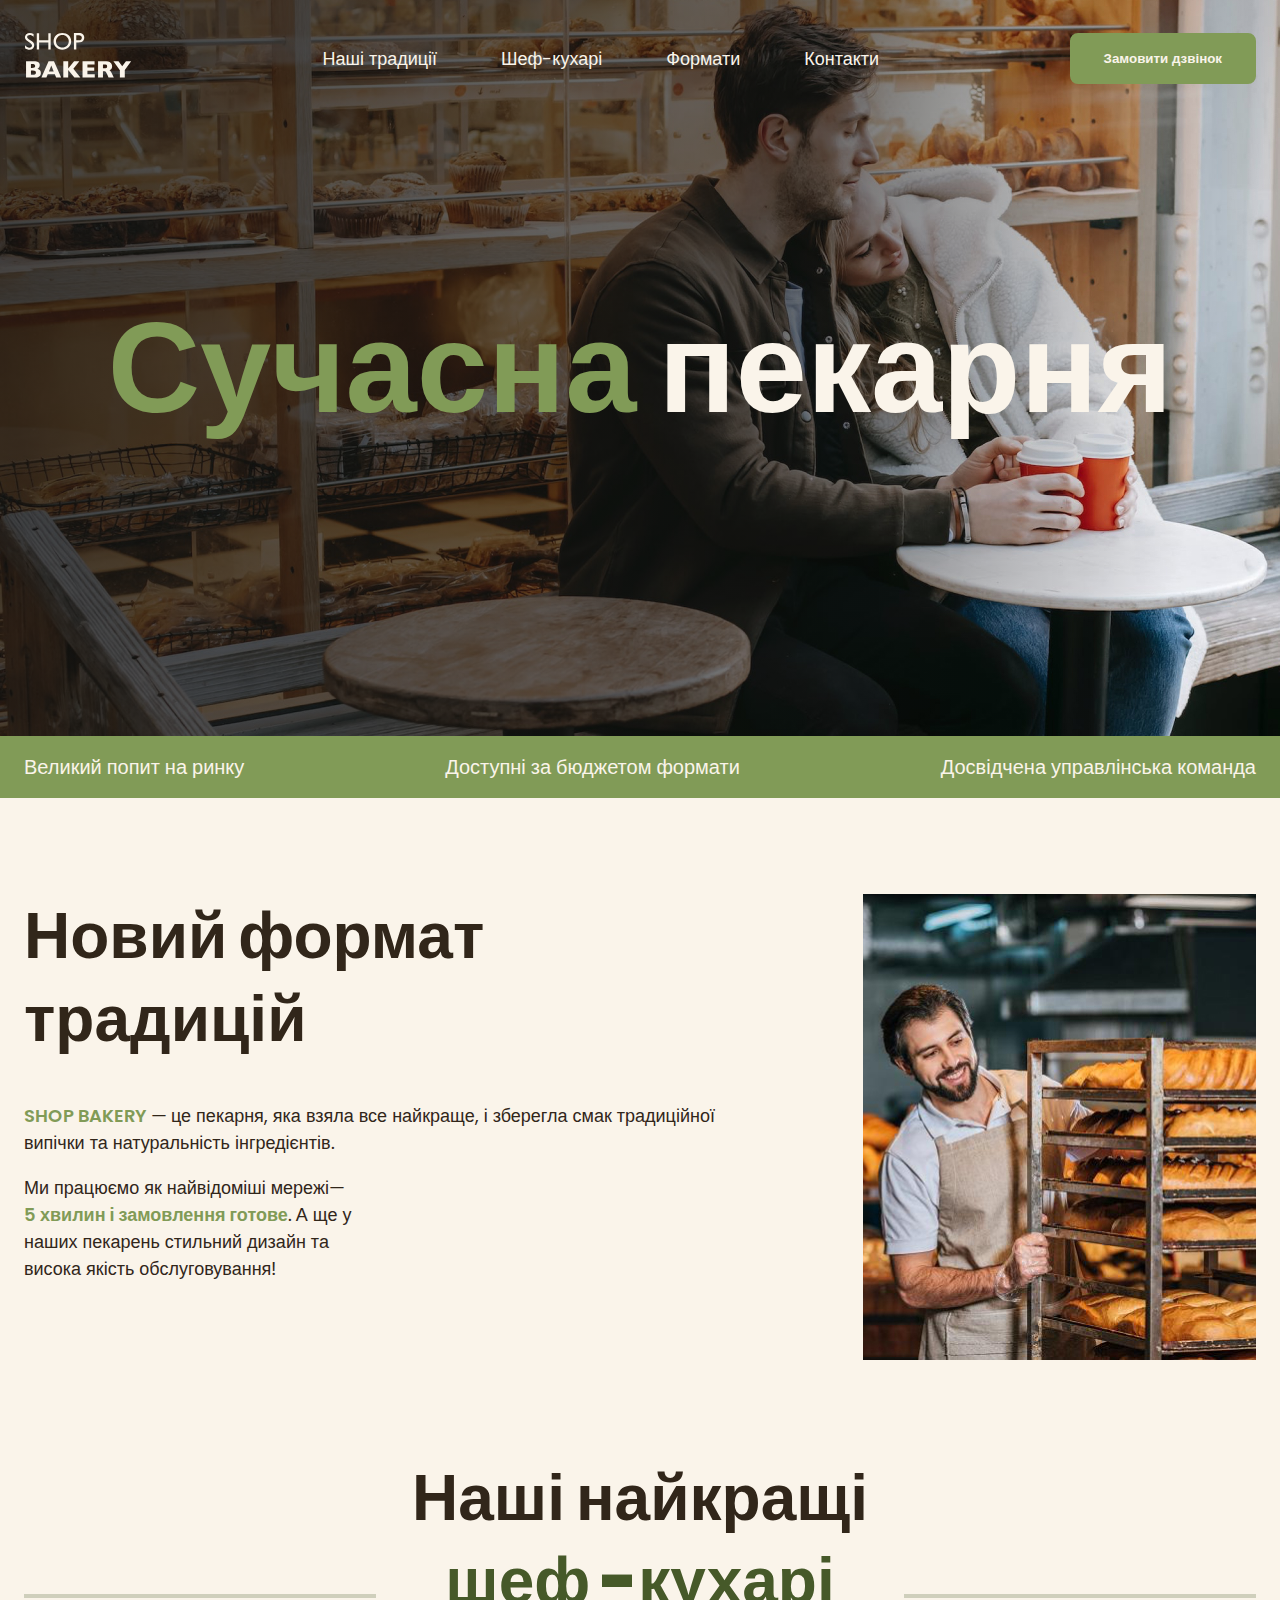
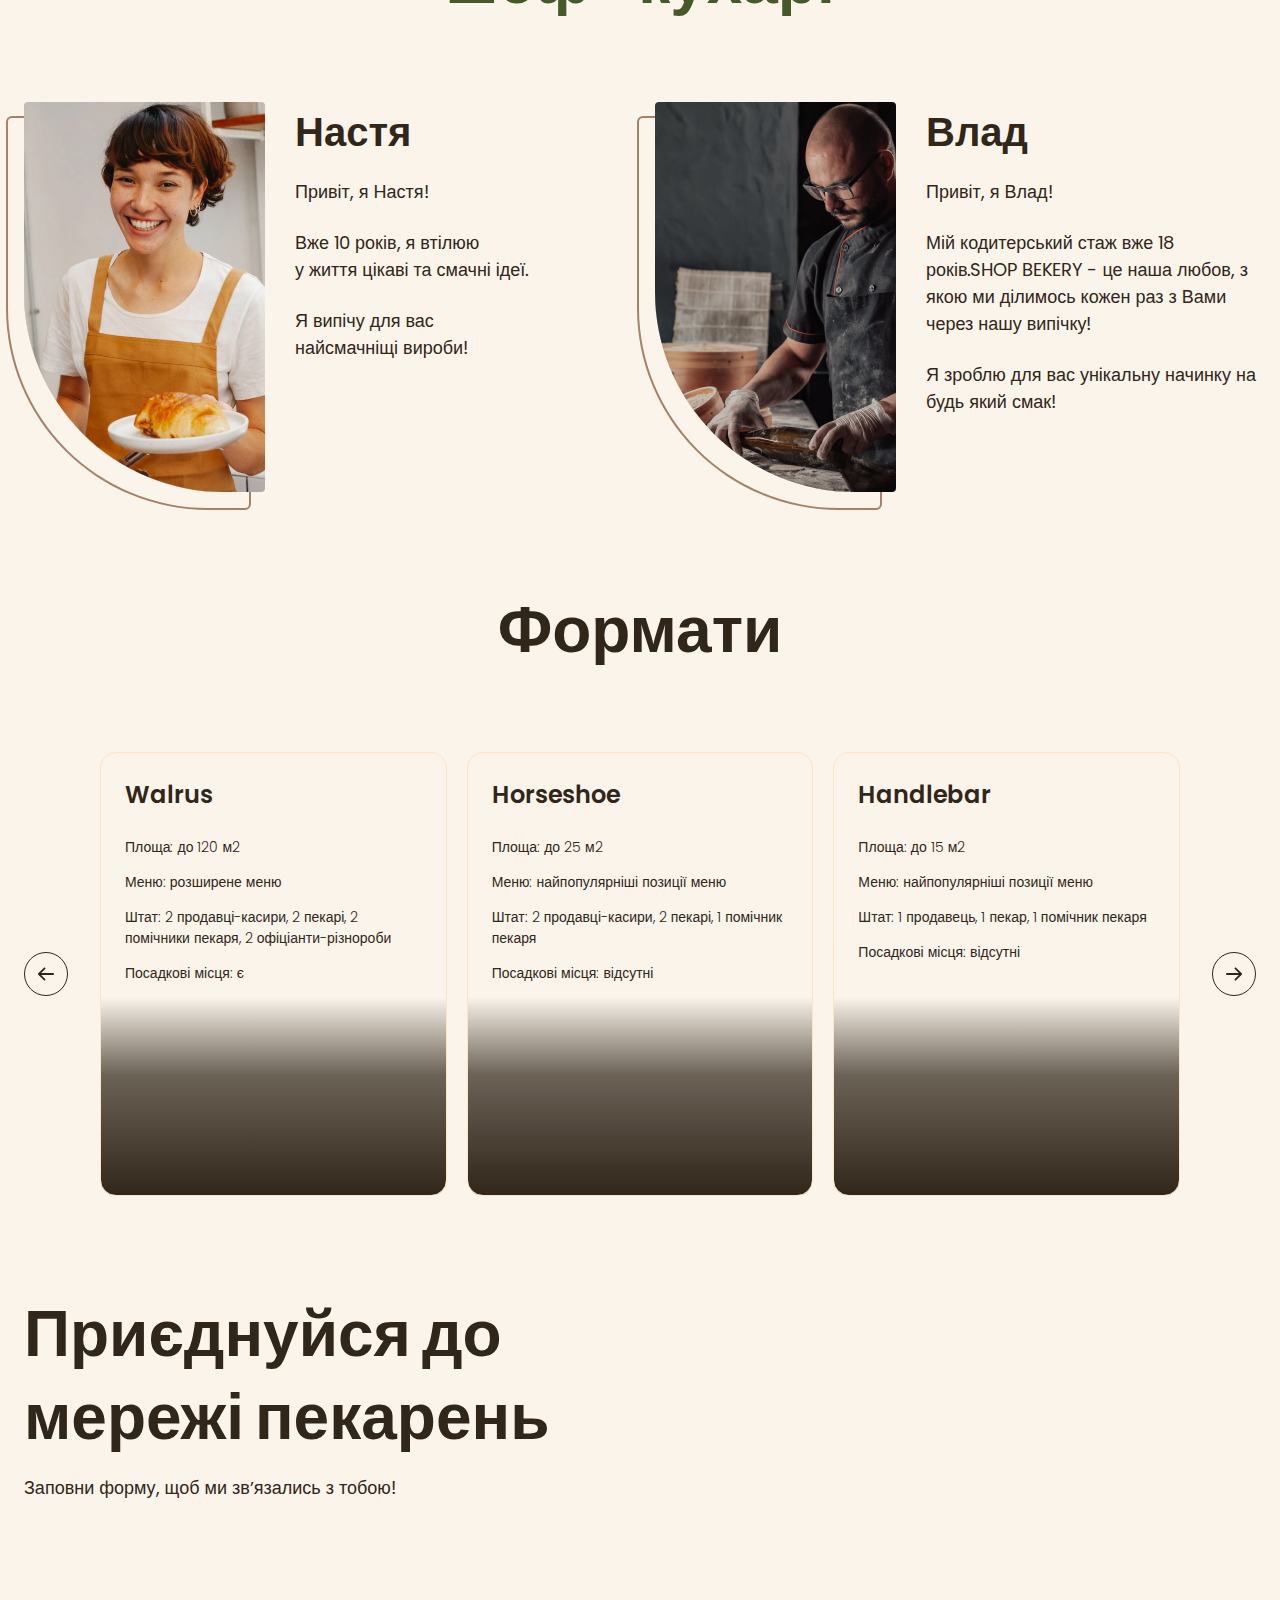
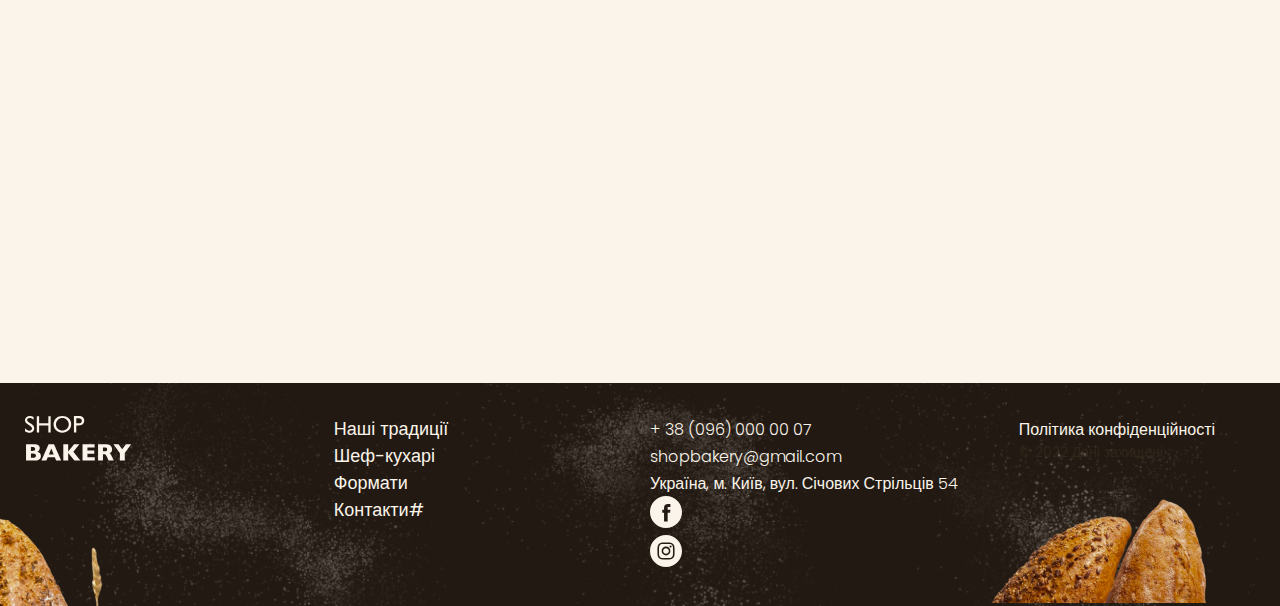
==== index.html @ c79afb62 "worked with animation elements" ====
<!DOCTYPE html>
<html lang="uk">
  <head>
    <meta charset="UTF-8" />
    <meta name="viewport" content="width=device-width, initial-scale=1.0" />
    <title>Сучасна пекарня</title>
    <!-- <link rel="preconnect" href="https://fonts.googleapis.com" />
    <link rel="preconnect" href="https://fonts.gstatic.com" crossorigin />
    <link
      href="https://fonts.googleapis.com/css2?family=Poppins:wght@300;400;600;900&display=swap"
      rel="stylesheet"
    /> -->
    <link rel="stylesheet" href="./css/styles.css" />
  </head>
  <body>
    <header class="header">
      <div class="container">
        <div class="header-container">
          <nav class="header-nav">
            <a href="./index.html">
              <img src="images/logo.svg" alt="Логотип сучасної пекарні" />
              <!-- logo  -->
            </a>
            <ul class="header-menu">
              <li>
                <a class="link" href="#traditions-section">Наші традиції</a>
              </li>
              <li><a class="link" href="#chefs-section">Шеф-кухарі</a></li>
              <li><a class="link" href="#formats-section">Формати</a></li>
              <li><a class="link" href="#contact-section">Контакти</a></li>
            </ul>
          </nav>
          <button class="button modal-btn-open" type="button">
            Замовити дзвінок
          </button>
        </div>
      </div>
    </header>
    <main>
      <section class="hero-section">
        <div class="container">
          <h1 class="hero-title">
            <span class="accent">Сучасна</span> пекарня
          </h1>
        </div>
      </section>

      <section class="advantages-section">
        <div class="container">
          <h2 class="visually-hidden">Наші переваги</h2>
          <ul class="advantages-list">
            <li class="advanteges-item">Великий попит на ринку</li>
            <li class="advanteges-item">Доступні за бюджетом формати</li>
            <li class="advanteges-item">Досвідчена управлінська команда</li>
          </ul>
        </div>
      </section>
      <section class="traditions-section section" id="traditions-section">
        <div class="container">
          <div class="traditions-container">
            <div class="traditions-content">
              <h2 class="traditions-title section-title">
                Новий формат традицій
              </h2>
              <p class="traditions-text">
                <span class="brand uppercase">shop bakery</span> — це пекарня,
                яка взяла все найкраще, і зберегла смак традиційної випічки та
                натуральність інгредієнтів.
              </p>
              <p class="traditions-text limited">
                Ми працюємо як найвідоміші мережі—
                <span class="brand">5 хвилин і замовлення готове</span>. А ще у
                наших пекарень стильний дизайн та висока якість обслуговування!
              </p>
            </div>
            <img
              src="./images/baker-man.jpg"
              alt="Чоловік пекар дивиться на батони і посміхається"
            />
          </div>
        </div>
      </section>
      <section class="section" id="chefs-section">
        <div class="container">
          <h2 class="chefs-title section-title centered">
            Наші найкращі <br />
            <span class="accent">шеф -кухарі</span>
          </h2>
          <ul class="chefs-list">
            <li class="chefs-item">
              <article class="chef-card">
                <img
                  class="chef-photo"
                  src="./images/nastya-chef.jpg"
                  alt="Nastya chef"
                />
                <div>
                  <h3 class="chef-title">Настя</h3>
                  <div class="chef-text">
                    <p>Привіт, я Настя!</p>
                    <p>
                      Вже 10 років, я втілюю <br />
                      у життя цікаві та смачні ідеї.
                    </p>
                    <p>
                      Я випічу для вас <br />
                      найсмачніщі вироби!
                    </p>
                  </div>
                </div>
              </article>
            </li>
            <li class="chefs-item">
              <article class="chef-card">
                <img
                  class="chef-photo"
                  src="./images/vlad-chef.jpg"
                  alt="Vlad chef"
                />
                <div>
                  <h3 class="chef-title">Влад</h3>
                  <div class="chef-text">
                    <p>Привіт, я Влад!</p>
                    <p>
                      Мій кодитерський стаж вже 18 років.SHOP BEKERY - це наша
                      любов, з якою ми ділимось кожен раз з Вами через нашу
                      випічку!
                    </p>
                    <p>Я зроблю для вас унікальну начинку на будь який смак!</p>
                  </div>
                </div>
              </article>
            </li>
          </ul>
        </div>
      </section>
      <section class="section" id="formats-section">
        <div class="container">
          <h2 class="formats-title section-title centered">Формати</h2>
          <div class="formats-container">
            <button class="carousel-button next" type="button">
              <svg width="16" height="16">
                <use href="./images/icons.svg#icon-arrow"></use>
              </svg>
            </button>
            <ul class="formats-list">
              <li class="formats-item">
                <article class="format-card">
                  <h3 class="format-title" lang="en">Walrus</h3>
                  <div class="format-text">
                    <p>Площа: до 120 м2</p>
                    <p>Меню: розширене меню</p>
                    <p>
                      Штат: 2 продавці-касири, 2 пекарі, 2 помічники пекаря, 2
                      офіціанти-різнороби
                    </p>
                    <p>Посадкові місця: є</p>
                  </div>
                </article>
              </li>
              <li class="formats-item">
                <article class="format-card">
                  <h3 class="format-title" lang="en">Horseshoe</h3>
                  <div class="format-text">
                    <p>Площа: до 25 м2</p>
                    <p>Меню: найпопулярніші позиції меню</p>
                    <p>Штат: 2 продавці-касири, 2 пекарі, 1 помічник пекаря</p>
                    <p>Посадкові місця: відсутні</p>
                  </div>
                </article>
              </li>
              <li class="formats-item">
                <article class="format-card">
                  <h3 class="format-title" lang="en">Handlebar</h3>
                  <div class="format-text">
                    <p>Площа: до 15 м2</p>
                    <p>Меню: найпопулярніші позиції меню</p>
                    <p>Штат: 1 продавець, 1 пекар, 1 помічник пекаря</p>
                    <p>Посадкові місця: відсутні</p>
                  </div>
                </article>
              </li>
            </ul>
            <button class="carousel-button" type="button">
              <svg width="16" height="16">
                <use href="./images/icons.svg#icon-arrow"></use>
              </svg>
            </button>
          </div>
        </div>
      </section>
      <section class="contact-section section" id="contact-section">
        <div class="container">
          <div class="contact-container">
            <div class="contact-form">
              <h2 class="contact-title section-title">
                Приєднуйся до мережі пекарень
              </h2>
              <p>Заповни форму, щоб ми звʼязались з тобою!</p>
            </div>
            <iframe
              class="contact-map"
              src="https://www.google.com/maps/embed?pb=!1m18!1m12!1m3!1d898.0843481759437!2d30.490221505063662!3d50.45663101095701!2m3!1f0!2f0!3f0!3m2!1i1024!2i768!4f13.1!3m3!1m2!1s0x40d4ce637bfe1717%3A0x5370c2254ad1b952!2z0YPQuy4g0KHQtdGH0LXQstGL0YUg0KHRgtGA0LXQu9GM0YbQvtCyLCA1NCwg0JrQuNC10LIsIDAyMDAw!5e0!3m2!1sru!2sua!4v1699896240360!5m2!1sru!2sua"
              width="603"
              height="595"
              allowfullscreen=""
              loading="lazy"
              referrerpolicy="no-referrer-when-downgrade"
            ></iframe>
          </div>
        </div>
      </section>
    </main>
    <footer class="footer">
      <div class="container">
        <div class="footer-container">
          <nav class="footer-nav">
            <div class="footer-logo">
              <a href="#">
                <img src="images/logo.svg" alt="Логотип сучасної пекарні" />
              </a>
            </div>
            <ul class="footer-menu">
              <li><a class="link" href="#">Наші традиції</a></li>
              <li><a class="link" href="#">Шеф-кухарі</a></li>
              <li><a class="link" href="#">Формати</a></li>
              <li><a class="link" href="#">Контакти#</a></li>
            </ul>
          </nav>
          <address class="footer-address">
            <ul class="address-list">
              <li>
                <a class="address-link" href="tel:+380960000007"
                  >+ 38 (096) 000 00 07</a
                >
              </li>
              <li>
                <a class="address-link" href="mailto:shopbakery@gmail.com"
                  >shopbakery@gmail.com</a
                >
              </li>
              <li>
                <a
                  class="address-link"
                  href="https://maps.app.goo.gl/SvD66bGZupn16T4t5"
                  target="_blank"
                  >Україна, м. Київ, вул. Січових Стрільців 54</a
                >
              </li>
              <li>
                <a href="#">
                  <svg class="address-icon" width="32" height="32">
                    <use href="./images/icons.svg#icon-facebook"></use>
                  </svg>
                </a>
              </li>
              <li>
                <a href="#">
                  <svg class="address-icon" width="32" height="32">
                    <use href="./images/icons.svg#icon-instagram"></use>
                  </svg>
                </a>
              </li>
            </ul>
            <div class="address-info">
              <a class="address-link" href="#" target="_blank"
                >Політика конфіденційності</a
              >
              <p class="address-copyright">&copy; 2022 Дані захищені</p>
            </div>
          </address>
        </div>
      </div>
    </footer>

    <div class="backdrop is-hidden">
      <div class="modal">
        <button class="modal-btn-close" type="button">Close</button>
      </div>
    </div>
    <script src="./js/modal.js"></script>
  </body>
</html>
---- css/styles.css ----
@font-face {
  font-display: swap;
  font-family: "Poppins";
  font-weight: 300;
  src: url("../fonts/poppins-v20-latin-300.woff2") format("woff2");
}
@font-face {
  font-display: swap;
  font-family: "Poppins";
  font-weight: 400;
  src: url("../fonts/poppins-v20-latin-regular.woff2") format("woff2");
}
@font-face {
  font-display: swap;
  font-family: "Poppins";
  font-weight: 600;
  src: url("../fonts/poppins-v20-latin-600.woff2") format("woff2");
}
@font-face {
  font-display: swap;
  font-family: "Poppins";
  font-weight: 900;
  src: url("../fonts/poppins-v20-latin-900.woff2") format("woff2");
}

:root {
  --color-primary-dark: #31261a;
  --color-primary-light: #faf4ea;
  --color-brand-dark: #465929;
  --color-brand-normal: #819b57;
  --color-brand-light: #cfcfbc;
  --color-secondary-dark: #a28268;
}

/*Base*/

*,
*::before,
*::after {
  box-sizing: border-box;
}

body {
  color: var(--color-primary-dark);
  background-color: var(--color-primary-light);
  font-family: "Poppins", sans-serif;
  font-size: 18px;
  font-weight: 400;
  line-height: 1.5;
  margin: 0;
}

h1,
h2,
h3,
h4,
h5,
p {
  margin-top: 0;
}

a {
  display: inline-block;
}

address {
  font-style: normal;
}

ul {
  margin: 0;
  padding: 0;
  list-style-type: none;
}

.visually-hidden {
  position: absolute;
  left: -10000px;
  top: auto;
  width: 1px;
  height: 1px;
  overflow: hidden;
}

.section {
  padding: 48px 0px;
}

.container {
  width: 100%;
  max-width: 1288px; /*1240 max + 24paddingL +24paddingR*/
  margin: 0 auto;
  padding: 0 24px;
}

/*Button*/
.button {
  padding: 16px 32px;
  color: var(--color-primary-light);
  font-weight: 600;
  background-color: var(--color-brand-normal);
  border: 2px solid var(--color-brand-normal);
  border-radius: 8px;
  cursor: pointer;
}

.button:hover {
  color: var(--color-brand-dark);
  background-color: transparent;
}

/*Link*/
.link {
  color: var(--color-primary-light);
  text-decoration: none;
  text-decoration: none;
  transition: color 0.3s;
}

.link:hover {
  color: var(--color-brand-normal);
}

/*Header*/
.header {
  position: absolute;
  top: 0;
  left: 0;
  width: 100%;
  padding-top: 32px;
}

.header-container {
  display: flex;
  align-items: center;
  gap: 40px;
}

.header-nav {
  display: flex;
  align-items: center;
  flex-grow: 1;
  gap: 40px;
}

.header-menu {
  display: flex;
  gap: 64px;
  flex-grow: 1;
  justify-content: center;
}

/*Hero section*/

.hero-section {
  padding: 272px 0;
  background-image: linear-gradient(
      102.76deg,
      rgba(18, 18, 17, 0.78) 2.03%,
      rgba(18, 18, 17, 0.6) 58.46%,
      rgba(18, 18, 17, 0) 90.36%
    ),
    url("../images/hero-section-background.jpg");
  background-repeat: no-repeat;
  background-position: center top;
  background-size: cover;
}

.hero-title {
  margin-bottom: 0;
  color: var(--color-primary-light);
  text-align: center;
  font-size: 128px;
  font-weight: 900;
}

.hero-title .accent {
  color: var(--color-brand-normal);
}

/*Advantages section*/
.advantages-section {
  padding: 16px 0;
  background-color: var(--color-brand-normal);
}

.advantages-list {
  display: flex;
  justify-content: space-between;
  gap: 40px;
}

.advanteges-item {
  color: var(--color-primary-light);
  font-size: 20px;
  font-weight: 300;
}

.section-title {
  font-size: 64px;
  font-weight: 900;
  line-height: 1.3;
}

.section-title.centered {
  text-align: center;
}

.section-title .accent {
  color: var(--color-brand-dark);
}

/*Traditions section*/

.traditions-section {
  padding-top: 96px;
}

.traditions-container {
  display: flex;
  justify-content: space-between;
  gap: 40px;
}

.traditions-content {
  max-width: 710px;
}

.traditions-title {
  margin-bottom: 42px;
}

.traditions-text .brand {
  color: var(--color-brand-normal);
  font-weight: 600;
}

.traditions-text .uppercase {
  text-transform: uppercase;
}

.traditions-text.limited {
  max-width: 330px;
}

/*Chefs section*/
.chefs-title {
  position: relative;
  margin: 0 auto 80px;
}

.chefs-title::before,
.chefs-title::after {
  position: absolute;
  bottom: 24px;
  width: 352px;
  border: 2px solid var(--color-brand-light);
  content: "";
}

.chefs-title::before {
  left: 0;
}

.chefs-title::after {
  right: 0;
}

.chefs-list {
  display: flex;
  flex-wrap: wrap;
  gap: 40px 30px;
}

.chefs-item {
  flex-basis: calc((100% - 30px) / 2);
}

.chef-card {
  display: flex;
  gap: 30px;
}

.chef-photo {
  border-radius: 4px 4px 4px 200px;
  box-shadow: -16px 16px 0 0 var(--color-primary-light),
    -16px 16px 0 2px var(--color-secondary-dark);
}

.chef-title {
  margin-bottom: 16px;
  font-size: 40px;
  font-weight: 600;
}

.chef-text p {
  margin-bottom: 24px;
}

.chef-text p:last-child {
  margin-bottom: 0;
}

/*Format section*/
.formats-container {
  display: flex;
  align-items: center;
  gap: 32px;
}

.formats-list {
  display: flex;
  flex-wrap: wrap;
  gap: 20px;
}

.formats-item {
  flex-basis: calc((100% - 40px) / 3);
}

.format-card {
  height: 444px;
  padding: 24px;
  background-image: linear-gradient(
    180deg,
    rgba(49, 38, 26, 0) 55.21%,
    rgba(49, 38, 26, 0.71) 72.92%,
    var(--color-primary-dark)
  );
  border: 1px solid bisque; /*remove*/
  border-radius: 16px;
  transition: transform 0.3s;
}

.format-card:hover {
  transform: scale(1.05);
}

.formats-title {
  margin-bottom: 80px;
}

.format-title {
  font-size: 24px;
  font-weight: 600;
}

.format-text {
  font-size: 14px;
  font-weight: 300;
}

/*Carousel*/
.carousel-button {
  display: flex;
  align-items: center;
  justify-content: center;
  flex-shrink: 0;
  width: 44px;
  height: 44px;
  padding: 0;
  fill: var(--color-primary-dark);
  background-color: transparent;
  border-radius: 50%;
  border: 1px solid var(--color-primary-dark);
  cursor: pointer;
}

.carousel-button:hover {
  background-color: var(--color-primary-dark);
  fill: var(--color-primary-light);
}

.carousel-button.next {
  transform: rotate(180deg);
}

/*Contact section*/
.contact-section {
  padding-bottom: 96px;
}

.contact-container {
  display: flex;
  gap: 32px;
}

.contact-title {
  margin-bottom: 16px;
}

.contact-map {
  flex-shrink: 0;
  border-radius: 16px;
  border: none;
}

/*Footer*/
.footer {
  padding: 32px 0;
  position: relative;
  background-color: var(--color-primary-dark);
  background-image: url(../images/footer-background.png);
  background-repeat: no-repeat;
  background-size: cover;
  background-position: center;
}

.footer::before,
.footer::after {
  position: absolute;
  bottom: 0;
  background-repeat: no-repeat;
  content: "";
}

.footer::before {
  width: 180px;
  height: 120px;
  left: 0;
  background-image: url("../images/decor-bread-small.png");
}

.footer::after {
  width: 380px;
  height: 190px;
  right: 0;
  background-image: url("../images/decor-bread-large.png");
}

.footer-container {
  display: flex;
  gap: 20px;
}

.footer-nav,
.footer-address {
  display: flex;
  flex-basis: 50%;
  gap: 20px;
}

.footer-logo,
.footer-menu {
  flex-grow: 1;
}

.address-list,
.address-info {
  flex-grow: 1;
}

.address-link {
  color: var(--color-primary-light);
  font-size: 16px;
  font-weight: 300;
  text-decoration: none;
}
.address-link:hover {
  color: var(--color-brand-normal);
}

.address-icon {
  fill: var(--color-primary-light);
}

.address-icon:hover {
  fill: var(--color-brand-normal);
}

.address-copyright {
  font-size: 14px;
}

/* Modal */
.backdrop {
  position: fixed;
  top: 0;
  left: 0;
  right: 0;
  bottom: 0;
  display: flex;
  align-items: center;
  justify-content: center;
  padding: 20px 0;
  background-color: rgba(0, 0, 0, 0.5);
  transition: opacity 0.3s, visibility 0.3s;
}

.backdrop.is-hidden {
  opacity: 0;
  visibility: hidden;
  pointer-events: none;
}

.modal {
  position: relative;
  width: 100%;
  max-width: 880px;
  height: 100%;
  max-height: 880px;
  background-color: var(--color-primary-light);
  border-radius: 32px;
}

.modal-btn-close {
  position: absolute;
  top: 40px;
  right: 40px;
}
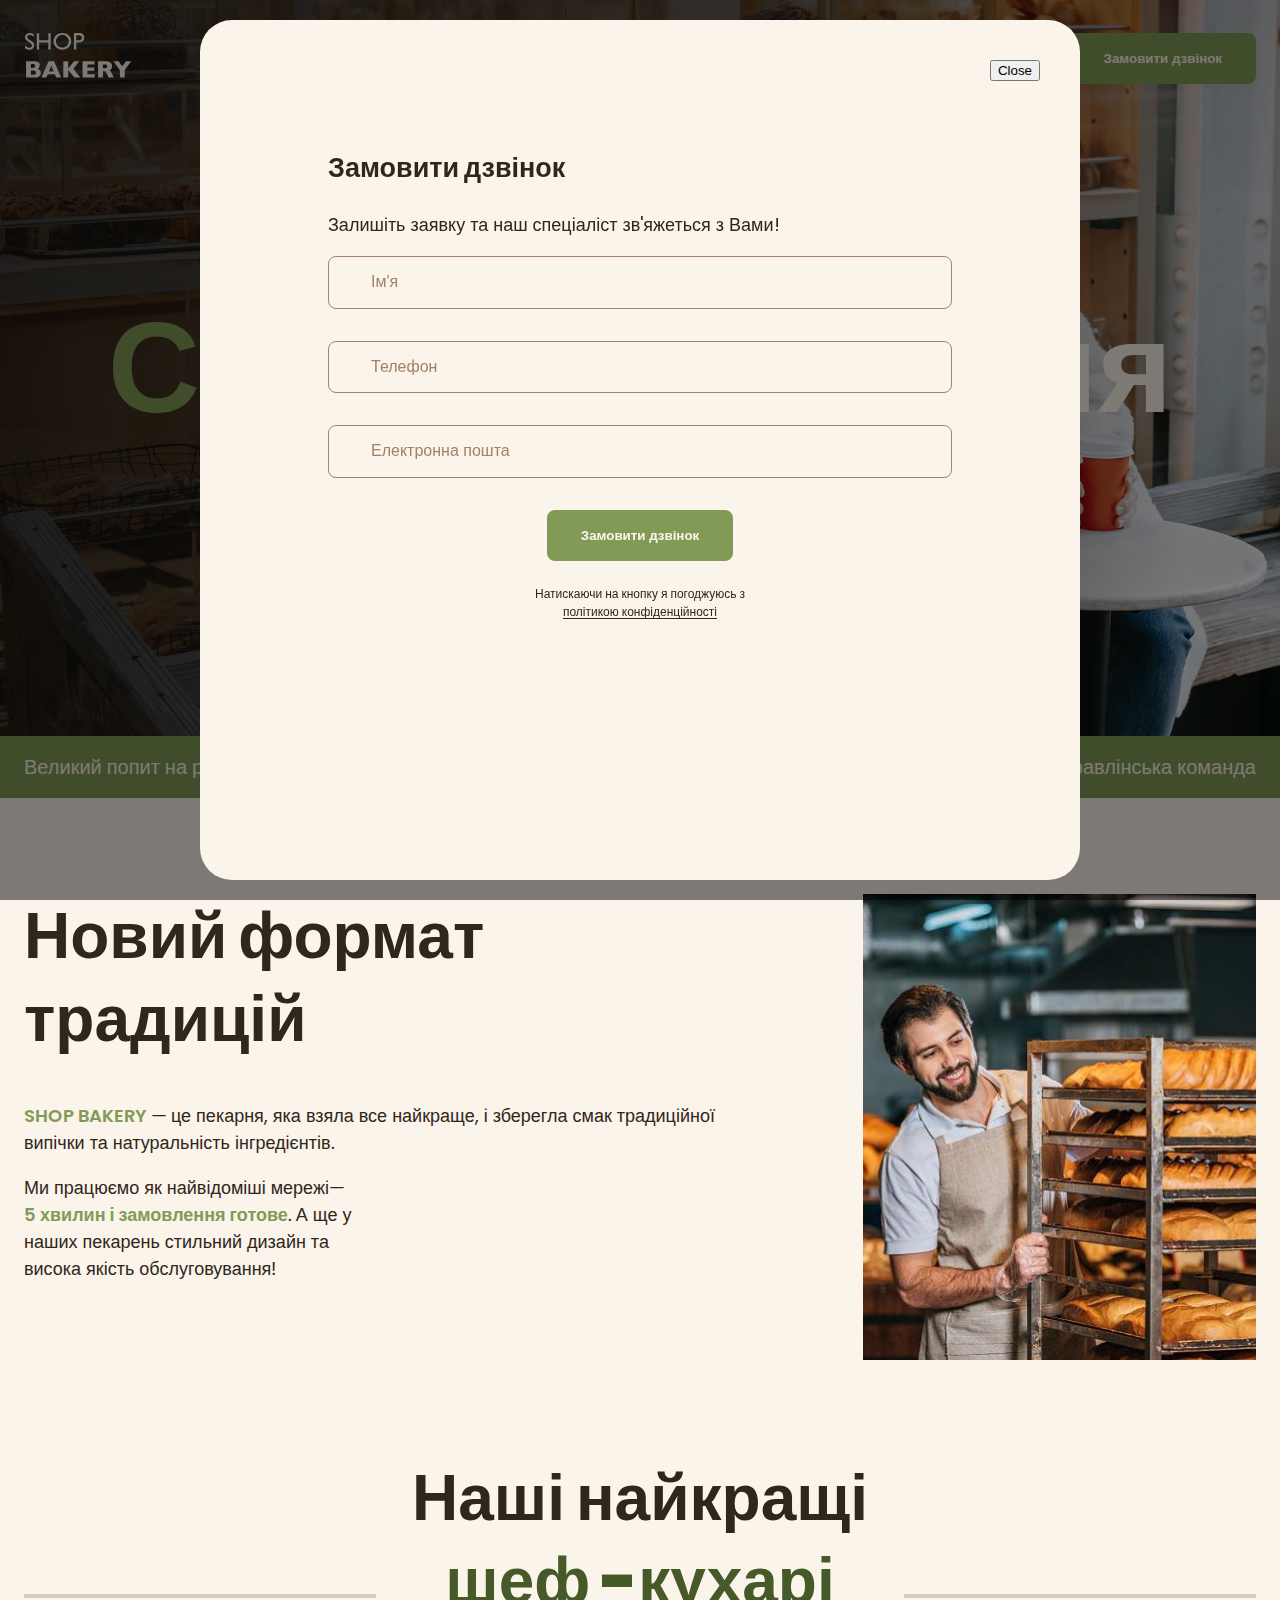
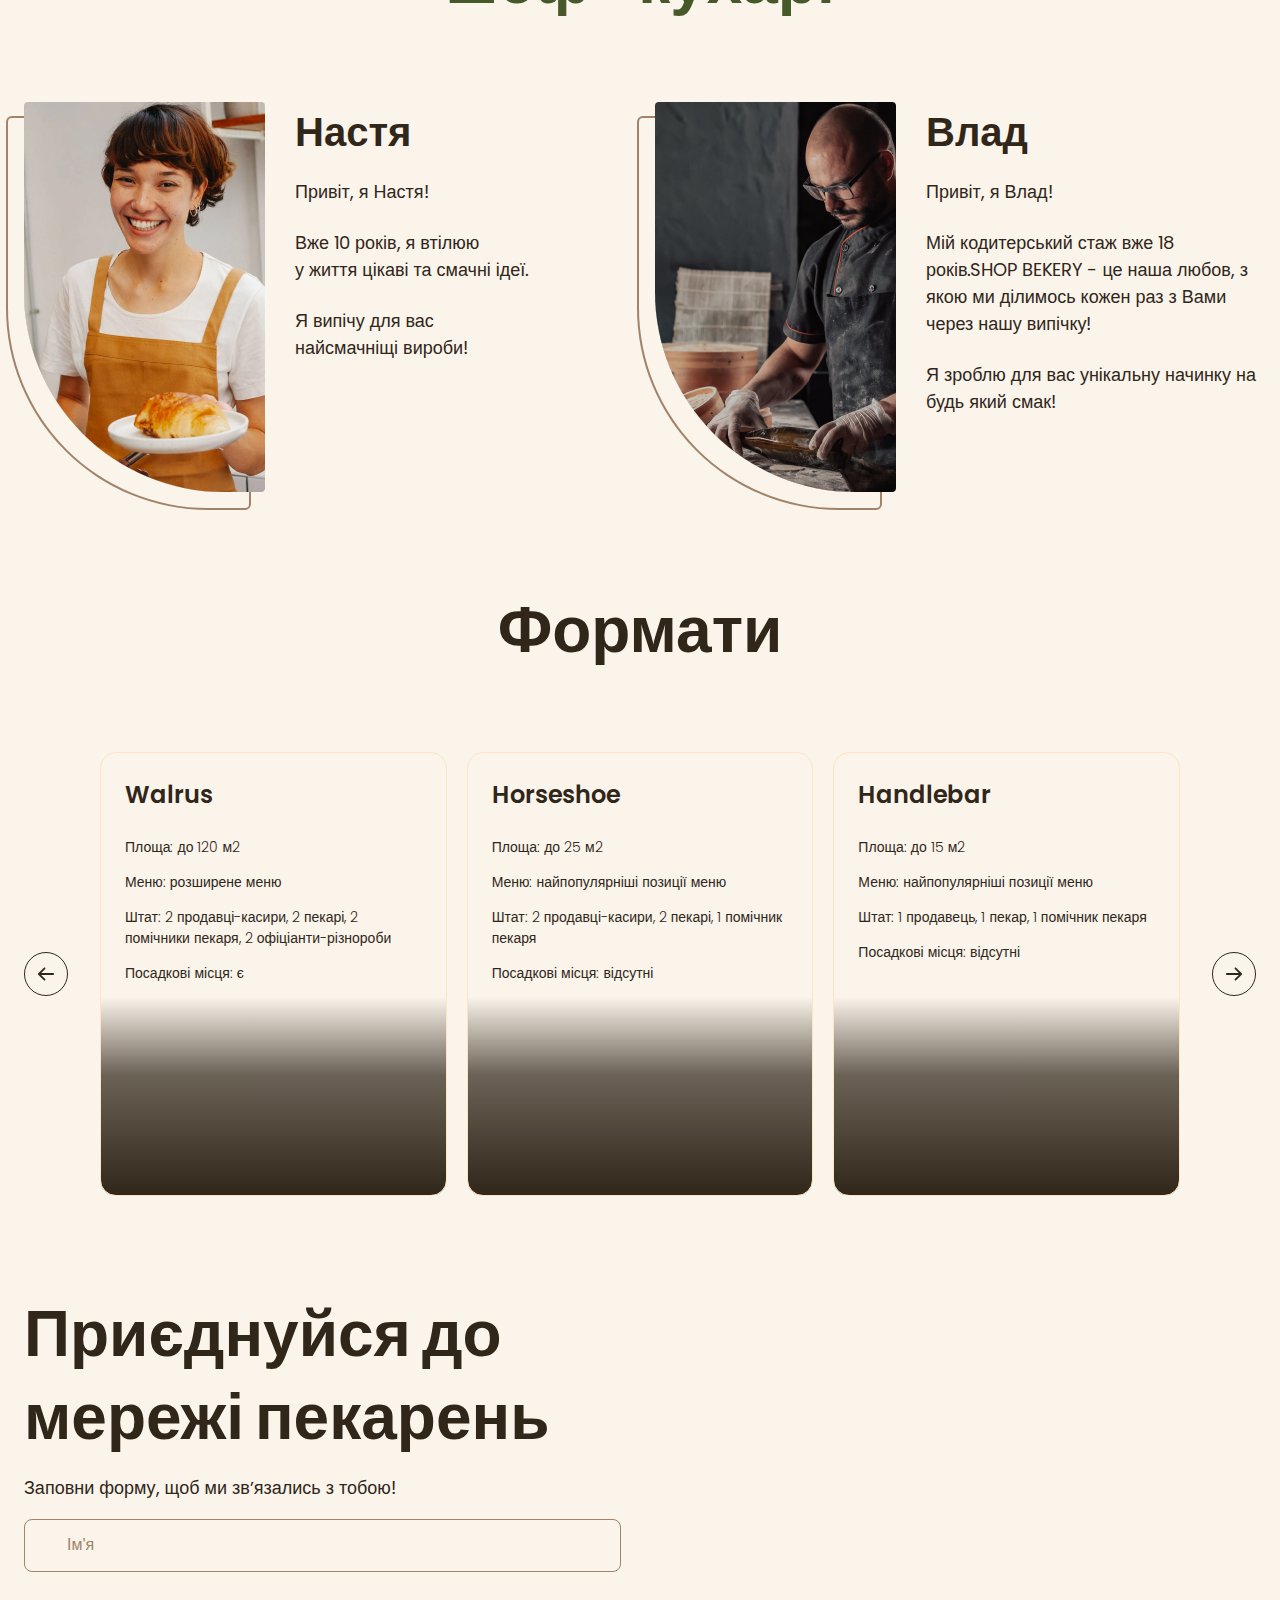
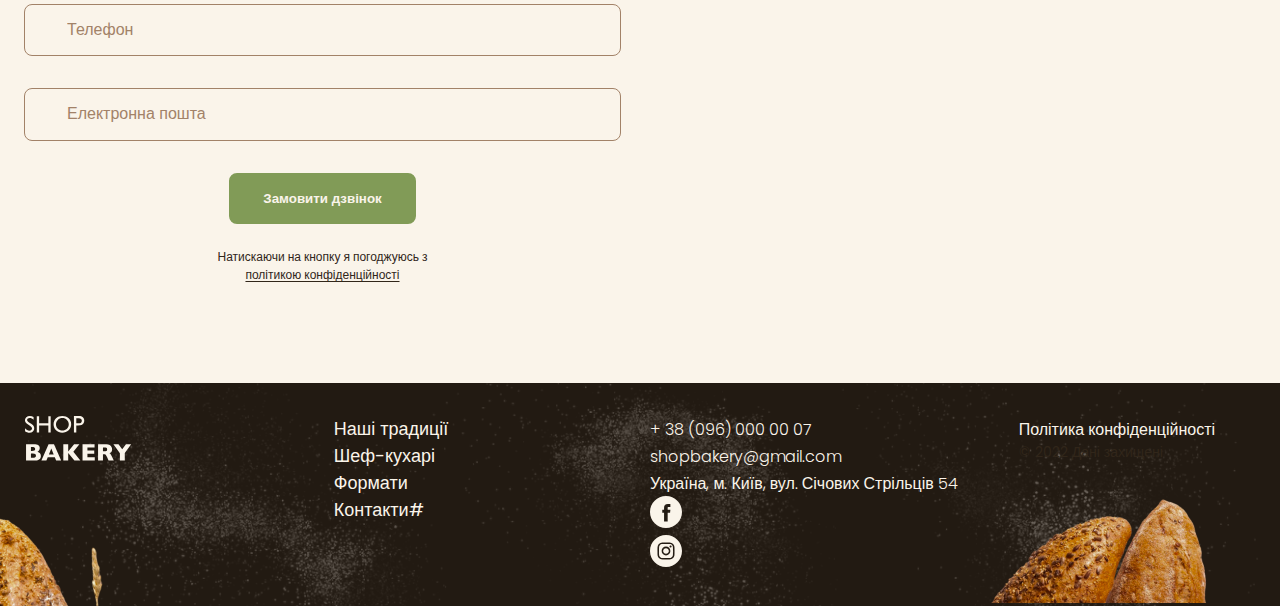
==== commit f0aad09f: "worked with input" ====
--- a/index.html
+++ b/index.html
@@ -197,6 +197,54 @@
                 Приєднуйся до мережі пекарень
               </h2>
               <p>Заповни форму, щоб ми звʼязались з тобою!</p>
+              <form name="contact-form" autocomplete="off" novalidate>
+                <div class="form-field">
+                  <label class="form-label visually-hidden" for="user-name"
+                    >Ім'я</label
+                  >
+                  <input
+                    class="form-input"
+                    type="text"
+                    name="user-name"
+                    id="user-name"
+                    placeholder="Ім'я"
+                  />
+                </div>
+                <div class="form-field">
+                  <label class="form-label visually-hidden" for="user-tel"
+                    >Телефон</label
+                  >
+                  <input
+                    class="form-input"
+                    type="tel"
+                    name="user-tel"
+                    id="user-tel"
+                    placeholder="Телефон"
+                  />
+                </div>
+                <div class="form-field">
+                  <label class="form-label visually-hidden" for="user-email"
+                    >Електронна пошта</label
+                  >
+                  <input
+                    class="form-input"
+                    type="email"
+                    name="user-email"
+                    id="user-email"
+                    placeholder="Електронна пошта"
+                  />
+                </div>
+
+                <button class="form-button button" type="submit">
+                  Замовити дзвінок
+                </button>
+                <p class="form-terms">
+                  Натискаючи на кнопку я погоджуюсь з
+                  <a class="form-terms-link" href="#"
+                    >політикою конфіденційності</a
+                  >
+                </p>
+              </form>
             </div>
             <iframe
               class="contact-map"
@@ -273,9 +321,57 @@
       </div>
     </footer>
 
-    <div class="backdrop is-hidden">
+    <div class="backdrop">
       <div class="modal">
         <button class="modal-btn-close" type="button">Close</button>
+        <h2>Замовити дзвінок</h2>
+        <p>Залишіть заявку та наш спеціаліст зв'яжеться з Вами!</p>
+        <form name="modal-form" autocomplete="off" novalidate>
+          <div class="form-field">
+            <label class="form-label visually-hidden" for="user-name"
+              >Ім'я</label
+            >
+            <input
+              class="form-input"
+              type="text"
+              name="user-name"
+              id="user-name"
+              placeholder="Ім'я"
+            />
+          </div>
+          <div class="form-field">
+            <label class="form-label visually-hidden" for="user-tel"
+              >Телефон</label
+            >
+            <input
+              class="form-input"
+              type="tel"
+              name="user-tel"
+              id="user-tel"
+              placeholder="Телефон"
+            />
+          </div>
+          <div class="form-field">
+            <label class="form-label visually-hidden" for="user-email"
+              >Електронна пошта</label
+            >
+            <input
+              class="form-input"
+              type="email"
+              name="user-email"
+              id="user-email"
+              placeholder="Електронна пошта"
+            />
+          </div>
+
+          <button class="form-button button" type="submit">
+            Замовити дзвінок
+          </button>
+          <p class="form-terms">
+            Натискаючи на кнопку я погоджуюсь з
+            <a class="form-terms-link" href="#">політикою конфіденційності</a>
+          </p>
+        </form>
       </div>
     </div>
     <script src="./js/modal.js"></script>
--- a/css/styles.css
+++ b/css/styles.css
@@ -499,8 +499,10 @@
   max-width: 880px;
   height: 100%;
   max-height: 880px;
+  padding: 128px;
   background-color: var(--color-primary-light);
   border-radius: 32px;
+  overflow-y: auto;
 }
 
 .modal-btn-close {
@@ -508,3 +510,59 @@
   top: 40px;
   right: 40px;
 }
+
+/*Form*/
+.form-field {
+  position: relative;
+  margin-bottom: 32px;
+}
+
+.form-label {
+  position: absolute;
+  left: 42px;
+  top: 16px;
+}
+
+.form-input {
+  padding: 16px 42px;
+  width: 100%;
+  font-size: 16px;
+  line-height: 1.17;
+  border: 1px solid var(--color-secondary-dark);
+  border-radius: 8px;
+  background-color: transparent;
+}
+
+.form-input:focus {
+  border-color: var(--color-brand-normal);
+  outline: none;
+}
+
+.form-input::placeholder {
+  color: var(--color-secondary-dark);
+  font-size: 16px;
+  line-height: 1.17;
+}
+
+.form-input:focus::placeholder {
+  color: var(--color-primary-dark);
+}
+
+.form-button {
+  display: block;
+  margin: 0 auto 24px;
+}
+
+.form-terms {
+  margin: 0 auto;
+  max-width: 220px;
+  font-weight: 500;
+  font-size: 12px;
+  line-height: 1.5;
+  text-align: center;
+}
+
+.form-terms-link {
+  color: var(--color-primary-dark);
+  text-underline-offset: 2px;
+}
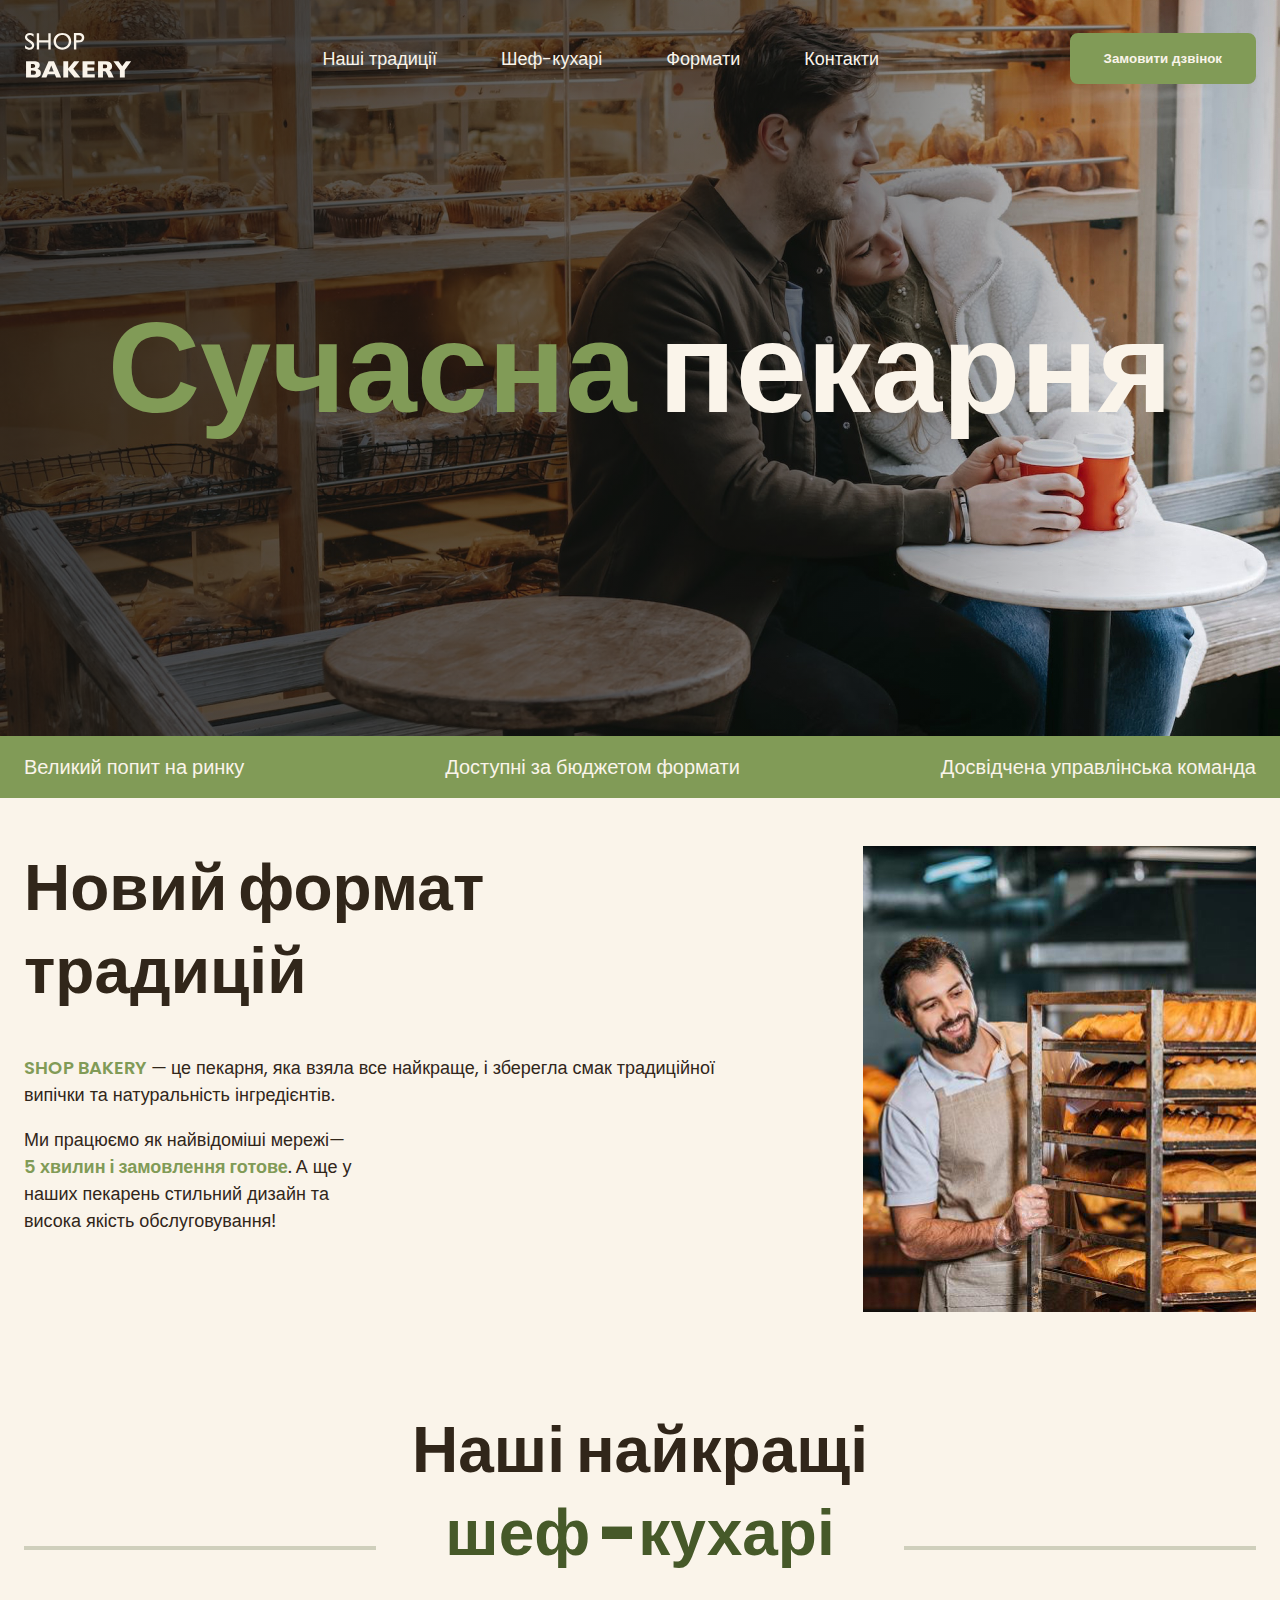
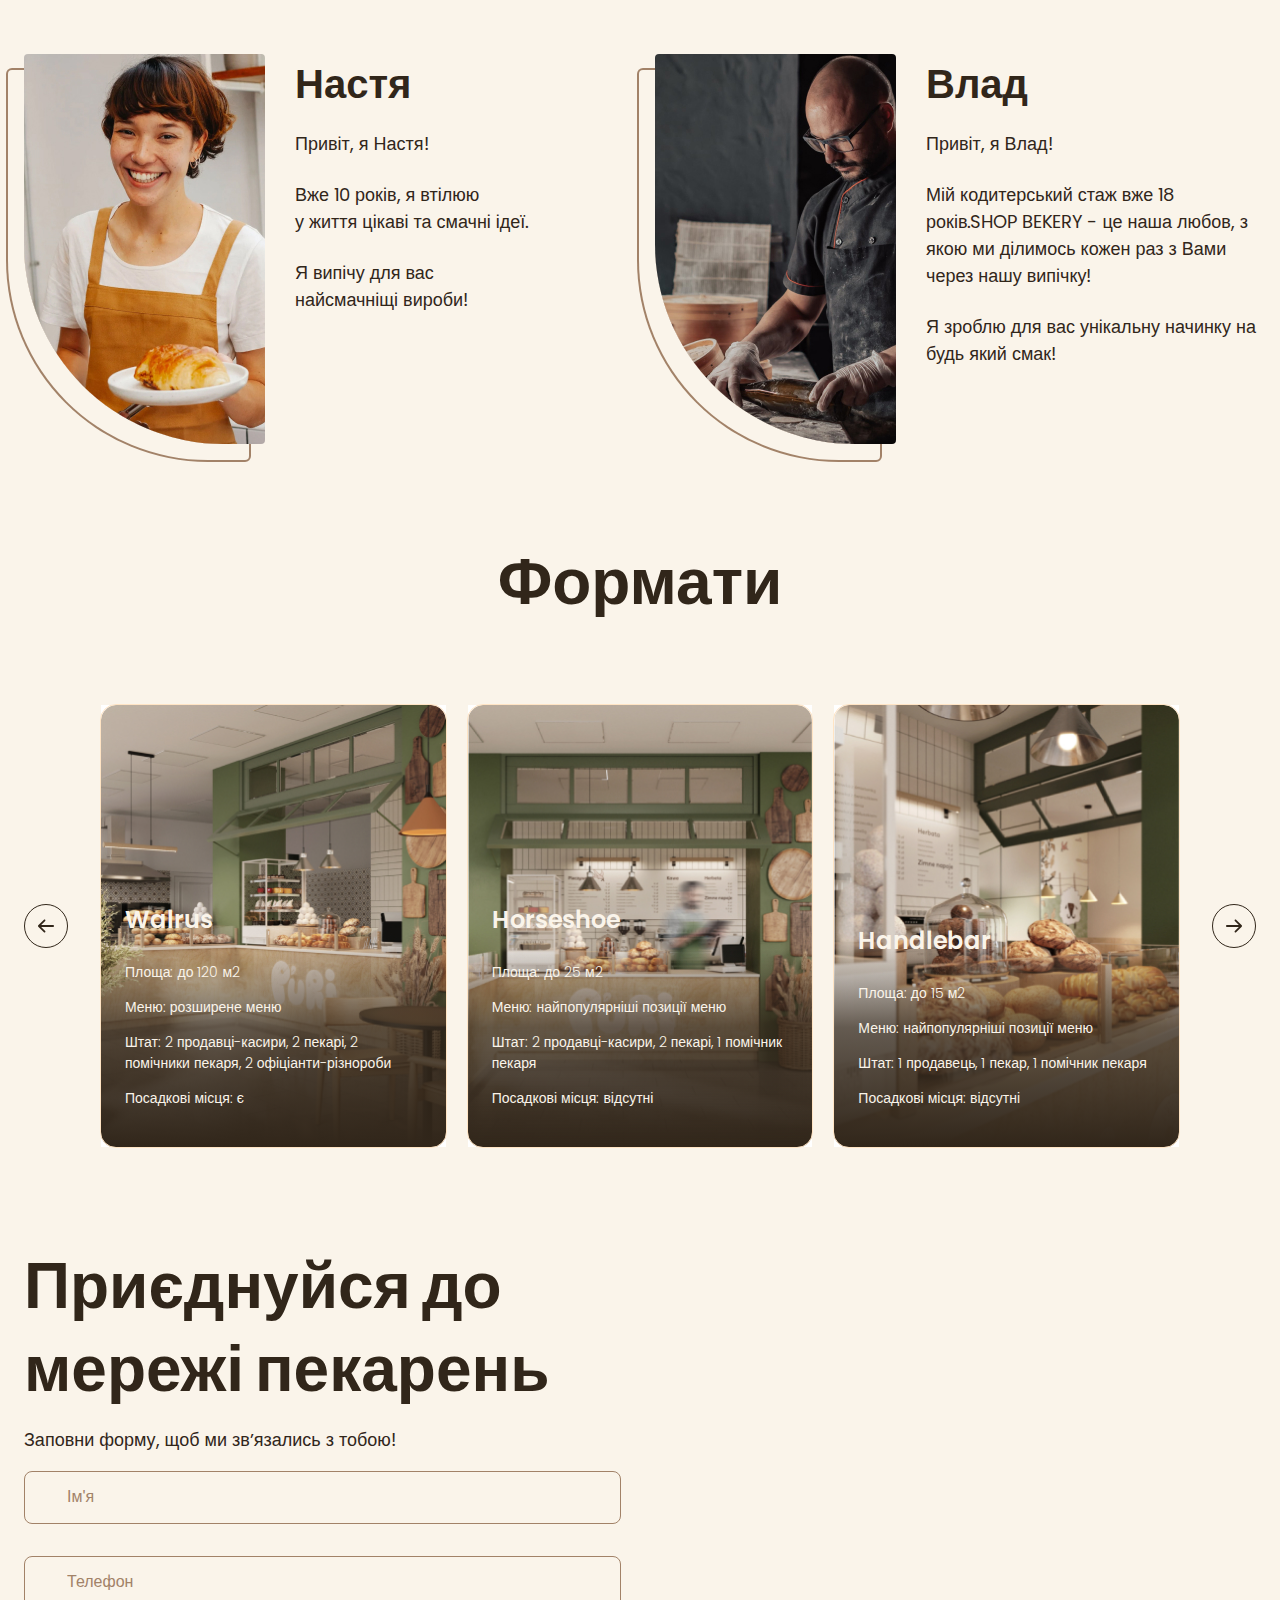
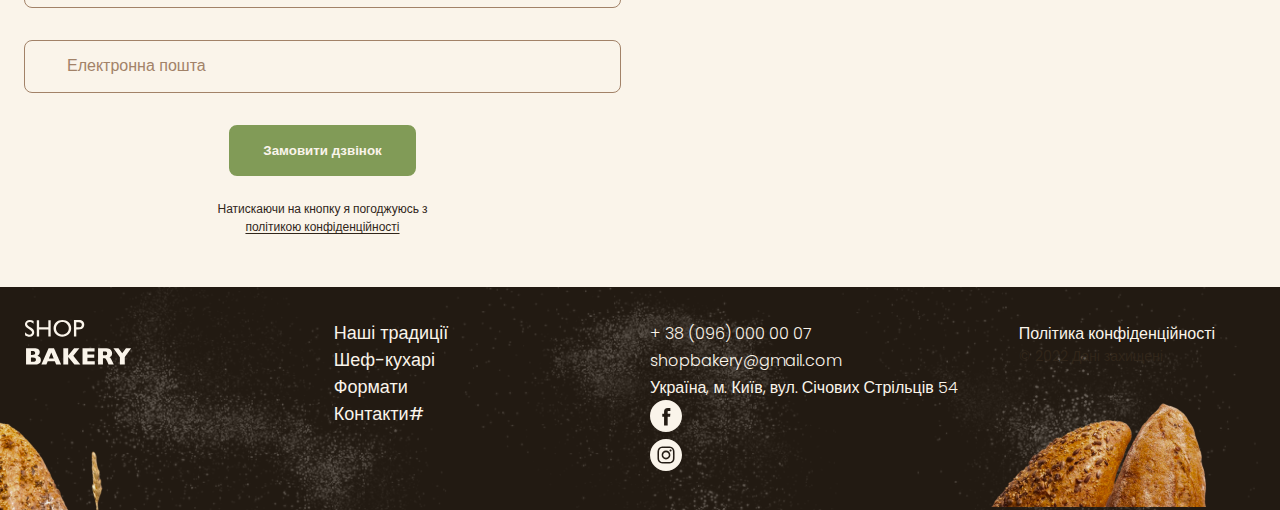
==== commit 6b25d265: "worked with preprocessor" ====
--- a/index.html
+++ b/index.html
@@ -10,7 +10,7 @@
       href="https://fonts.googleapis.com/css2?family=Poppins:wght@300;400;600;900&display=swap"
       rel="stylesheet"
     /> -->
-    <link rel="stylesheet" href="./css/styles.css" />
+    <link rel="stylesheet" href="./css/main.min.css" />
   </head>
   <body>
     <header class="header">
@@ -146,6 +146,11 @@
             <ul class="formats-list">
               <li class="formats-item">
                 <article class="format-card">
+                  <img
+                    class="format-image"
+                    src="./images/warlus.jpg"
+                    alt="Walrus format"
+                  />
                   <h3 class="format-title" lang="en">Walrus</h3>
                   <div class="format-text">
                     <p>Площа: до 120 м2</p>
@@ -160,6 +165,11 @@
               </li>
               <li class="formats-item">
                 <article class="format-card">
+                  <img
+                    class="format-image"
+                    src="./images/horseshoe.jpg"
+                    alt="Horseshoe format"
+                  />
                   <h3 class="format-title" lang="en">Horseshoe</h3>
                   <div class="format-text">
                     <p>Площа: до 25 м2</p>
@@ -171,6 +181,11 @@
               </li>
               <li class="formats-item">
                 <article class="format-card">
+                  <img
+                    class="format-image"
+                    src="./images/handlebar.jpg"
+                    alt="Handlebar format"
+                  />
                   <h3 class="format-title" lang="en">Handlebar</h3>
                   <div class="format-text">
                     <p>Площа: до 15 м2</p>
@@ -321,12 +336,12 @@
       </div>
     </footer>
 
-    <div class="backdrop">
+    <div class="backdrop is-hidden">
       <div class="modal">
         <button class="modal-btn-close" type="button">Close</button>
         <h2>Замовити дзвінок</h2>
         <p>Залишіть заявку та наш спеціаліст зв'яжеться з Вами!</p>
-        <form name="modal-form" autocomplete="off" novalidate>
+        <form name="modal-form" autocomplete="off">
           <div class="form-field">
             <label class="form-label visually-hidden" for="user-name"
               >Ім'я</label
@@ -337,6 +352,8 @@
               name="user-name"
               id="user-name"
               placeholder="Ім'я"
+              minlength="2"
+              maxlength="20"
             />
           </div>
           <div class="form-field">
--- a/css/main.min.css
+++ b/css/main.min.css
@@ -0,0 +1 @@
+@font-face{font-display:swap;font-family:"Poppins";font-weight:300;src:url("../fonts/poppins-v20-latin-300.woff2") format("woff2")}@font-face{font-display:swap;font-family:"Poppins";font-weight:400;src:url("../fonts/poppins-v20-latin-regular.woff2") format("woff2")}@font-face{font-display:swap;font-family:"Poppins";font-weight:600;src:url("../fonts/poppins-v20-latin-600.woff2") format("woff2")}@font-face{font-display:swap;font-family:"Poppins";font-weight:900;src:url("../fonts/poppins-v20-latin-900.woff2") format("woff2")}:root{--color-primary-dark: #31261a;--color-primary-light: #faf4ea;--color-brand-dark: #465929;--color-brand-normal: #819b57;--color-brand-light: #cfcfbc;--color-secondary-dark: #a28268}*,*::before,*::after{-webkit-box-sizing:border-box;box-sizing:border-box}body{color:var(--color-primary-dark);background-color:var(--color-primary-light);font-family:"Poppins",sans-serif;font-size:18px;font-weight:400;line-height:1.5;margin:0}h1,h2,h3,h4,h5,p{margin-top:0}a{display:inline-block}address{font-style:normal}ul{margin:0;padding:0;list-style-type:none}.visually-hidden{position:absolute;left:-10000px;top:auto;width:1px;height:1px;overflow:hidden}.advantages-section{padding:16px 0;background-color:var(--color-brand-normal)}.advantages-list{display:-webkit-box;display:-ms-flexbox;display:flex;-webkit-box-pack:justify;-ms-flex-pack:justify;justify-content:space-between;gap:40px}.advanteges-item{color:var(--color-primary-light);font-size:20px;font-weight:300}.section-title{font-size:64px;font-weight:900;line-height:1.3}.section-title.centered{text-align:center}.section-title .accent{color:var(--color-brand-dark)}.button{padding:16px 32px;color:var(--color-primary-light);font-weight:600;background-color:var(--color-brand-normal);border:2px solid var(--color-brand-normal);border-radius:8px;cursor:pointer}.button:hover{color:var(--color-brand-dark);background-color:rgba(0,0,0,0)}.carousel-button{display:-webkit-box;display:-ms-flexbox;display:flex;-webkit-box-align:center;-ms-flex-align:center;align-items:center;-webkit-box-pack:center;-ms-flex-pack:center;justify-content:center;-ms-flex-negative:0;flex-shrink:0;width:44px;height:44px;padding:0;fill:var(--color-primary-dark);background-color:rgba(0,0,0,0);border-radius:50%;border:1px solid var(--color-primary-dark);cursor:pointer}.carousel-button:hover{background-color:var(--color-primary-dark);fill:var(--color-primary-light)}.carousel-button.next{-webkit-transform:rotate(180deg);transform:rotate(180deg)}.chefs-title{position:relative;margin:0 auto 80px}.chefs-title::before,.chefs-title::after{position:absolute;bottom:24px;width:352px;border:2px solid var(--color-brand-light);content:""}.chefs-title::before{left:0}.chefs-title::after{right:0}.chefs-list{display:-webkit-box;display:-ms-flexbox;display:flex;-ms-flex-wrap:wrap;flex-wrap:wrap;gap:40px 30px}.chefs-item{-ms-flex-preferred-size:calc((100% - 30px)/2);flex-basis:calc((100% - 30px)/2)}.chef-card{display:-webkit-box;display:-ms-flexbox;display:flex;gap:30px}.chef-photo{border-radius:4px 4px 4px 200px;-webkit-box-shadow:-16px 16px 0 0 var(--color-primary-light),-16px 16px 0 2px var(--color-secondary-dark);box-shadow:-16px 16px 0 0 var(--color-primary-light),-16px 16px 0 2px var(--color-secondary-dark)}.chef-title{margin-bottom:16px;font-size:40px;font-weight:600}.chef-text p{margin-bottom:24px}.chef-text p:last-child{margin-bottom:0}.contact-section{padding-bottom:96px}.contact-container{display:-webkit-box;display:-ms-flexbox;display:flex;gap:32px}.contact-title{margin-bottom:16px}.contact-map{-ms-flex-negative:0;flex-shrink:0;border-radius:16px;border:none}.footer{padding:32px 0;position:relative;background-color:var(--color-primary-dark);background-image:url(../images/footer-background.png);background-repeat:no-repeat;background-size:cover;background-position:center}.footer::before,.footer::after{position:absolute;bottom:0;background-repeat:no-repeat;content:""}.footer::before{width:180px;height:120px;left:0;background-image:url("../images/decor-bread-small.png")}.footer::after{width:380px;height:190px;right:0;background-image:url("../images/decor-bread-large.png")}.footer-container{display:-webkit-box;display:-ms-flexbox;display:flex;gap:20px}.footer-nav,.footer-address{display:-webkit-box;display:-ms-flexbox;display:flex;-ms-flex-preferred-size:50%;flex-basis:50%;gap:20px}.footer-logo,.footer-menu{-webkit-box-flex:1;-ms-flex-positive:1;flex-grow:1}.address-list,.address-info{-webkit-box-flex:1;-ms-flex-positive:1;flex-grow:1}.address-link{color:var(--color-primary-light);font-size:16px;font-weight:300;text-decoration:none}.address-link:hover{color:var(--color-brand-normal)}.address-icon{fill:var(--color-primary-light)}.address-icon:hover{fill:var(--color-brand-normal)}.address-copyright{font-size:14px}.form-field{position:relative;margin-bottom:32px}.form-label{position:absolute;left:42px;top:16px}.form-input{padding:16px 42px;width:100%;font-size:16px;line-height:1.17;border:1px solid var(--color-secondary-dark);border-radius:8px;background-color:rgba(0,0,0,0)}.form-input:focus{border-color:var(--color-brand-normal);outline:none}.form-input::-webkit-input-placeholder{color:var(--color-secondary-dark);font-size:16px;line-height:1.17}.form-input::-moz-placeholder{color:var(--color-secondary-dark);font-size:16px;line-height:1.17}.form-input:-ms-input-placeholder{color:var(--color-secondary-dark);font-size:16px;line-height:1.17}.form-input::-ms-input-placeholder{color:var(--color-secondary-dark);font-size:16px;line-height:1.17}.form-input::placeholder{color:var(--color-secondary-dark);font-size:16px;line-height:1.17}.form-input:focus::-webkit-input-placeholder{color:var(--color-primary-dark)}.form-input:focus::-moz-placeholder{color:var(--color-primary-dark)}.form-input:focus:-ms-input-placeholder{color:var(--color-primary-dark)}.form-input:focus::-ms-input-placeholder{color:var(--color-primary-dark)}.form-input:focus::placeholder{color:var(--color-primary-dark)}.form-button{display:block !important;margin:0 auto 24px}.form-terms{margin:0 auto;max-width:220px;font-weight:500;font-size:12px;line-height:1.5;text-align:center}.form-terms-link{color:var(--color-primary-dark);text-underline-offset:2px}.formats-container{display:-webkit-box;display:-ms-flexbox;display:flex;-webkit-box-align:center;-ms-flex-align:center;align-items:center;gap:32px}.formats-list{display:-webkit-box;display:-ms-flexbox;display:flex;-ms-flex-wrap:wrap;flex-wrap:wrap;gap:20px}.formats-item{-ms-flex-preferred-size:calc((100% - 40px)/3);flex-basis:calc((100% - 40px)/3)}.format-card{position:relative;display:-webkit-box;display:-ms-flexbox;display:flex;-webkit-box-orient:vertical;-webkit-box-direction:normal;-ms-flex-direction:column;flex-direction:column;-webkit-box-pack:end;-ms-flex-pack:end;justify-content:flex-end;height:444px;padding:24px;background-image:-webkit-gradient(linear, left top, left bottom, color-stop(55.21%, rgba(49, 38, 26, 0)), color-stop(72.92%, rgba(49, 38, 26, 0.71)), to(var(--color-primary-dark)));background-image:linear-gradient(180deg, rgba(49, 38, 26, 0) 55.21%, rgba(49, 38, 26, 0.71) 72.92%, var(--color-primary-dark));border:1px solid bisque;border-radius:16px;-webkit-transition:-webkit-transform .3s;transition:-webkit-transform .3s;transition:transform .3s;transition:transform .3s, -webkit-transform .3s}.format-card:hover{-webkit-transform:scale(1.05);transform:scale(1.05)}.format-image{position:absolute;top:0;left:0;width:100%;height:100%;z-index:-1}.formats-title{margin-bottom:80px}.format-title{font-size:24px;font-weight:600;color:var(--color-primary-light)}.format-text{font-size:14px;font-weight:300;color:var(--color-primary-light)}.header{position:absolute;top:0;left:0;width:100%;padding-top:32px}.header-container{display:-webkit-box;display:-ms-flexbox;display:flex;-webkit-box-align:center;-ms-flex-align:center;align-items:center;gap:40px}.header-nav{display:-webkit-box;display:-ms-flexbox;display:flex;-webkit-box-align:center;-ms-flex-align:center;align-items:center;-webkit-box-flex:1;-ms-flex-positive:1;flex-grow:1;gap:40px}.header-menu{display:-webkit-box;display:-ms-flexbox;display:flex;gap:64px;-webkit-box-flex:1;-ms-flex-positive:1;flex-grow:1;-webkit-box-pack:center;-ms-flex-pack:center;justify-content:center}.hero-section{padding:272px 0;background-image:linear-gradient(102.76deg, rgba(18, 18, 17, 0.78) 2.03%, rgba(18, 18, 17, 0.6) 58.46%, rgba(18, 18, 17, 0) 90.36%),url("../images/hero-section-background.jpg");background-repeat:no-repeat;background-position:center top;background-size:cover}.hero-title{margin-bottom:0;color:var(--color-primary-light);text-align:center;font-size:128px;font-weight:900}.hero-title .accent{color:var(--color-brand-normal)}.link{color:var(--color-primary-light);text-decoration:none;text-decoration:none;-webkit-transition:color .3s;transition:color .3s}.link:hover{color:var(--color-brand-normal)}.backdrop{position:fixed;top:0;left:0;right:0;bottom:0;display:-webkit-box;display:-ms-flexbox;display:flex;-webkit-box-align:center;-ms-flex-align:center;align-items:center;-webkit-box-pack:center;-ms-flex-pack:center;justify-content:center;padding:20px 0;background-color:rgba(0,0,0,.5);-webkit-transition:opacity .3s,visibility .3s;transition:opacity .3s,visibility .3s}.backdrop.is-hidden{opacity:0;visibility:hidden;pointer-events:none}.modal{position:relative;width:100%;max-width:880px;height:100%;max-height:880px;padding:128px;background-color:var(--color-primary-light);border-radius:32px;overflow-y:auto}.modal-btn-close{position:absolute;top:40px;right:40px}.traditions-section{padding-top:96px}.traditions-container{display:-webkit-box;display:-ms-flexbox;display:flex;-webkit-box-pack:justify;-ms-flex-pack:justify;justify-content:space-between;gap:40px}.traditions-content{max-width:710px}.traditions-title{margin-bottom:42px}.traditions-text .brand{color:var(--color-brand-normal);font-weight:600}.traditions-text .uppercase{text-transform:uppercase}.traditions-text.limited{max-width:330px}.section{padding:48px 0px}.container{width:100%;max-width:1288px;margin:0 auto;padding:0 24px}/*# sourceMappingURL=main.min.css.map */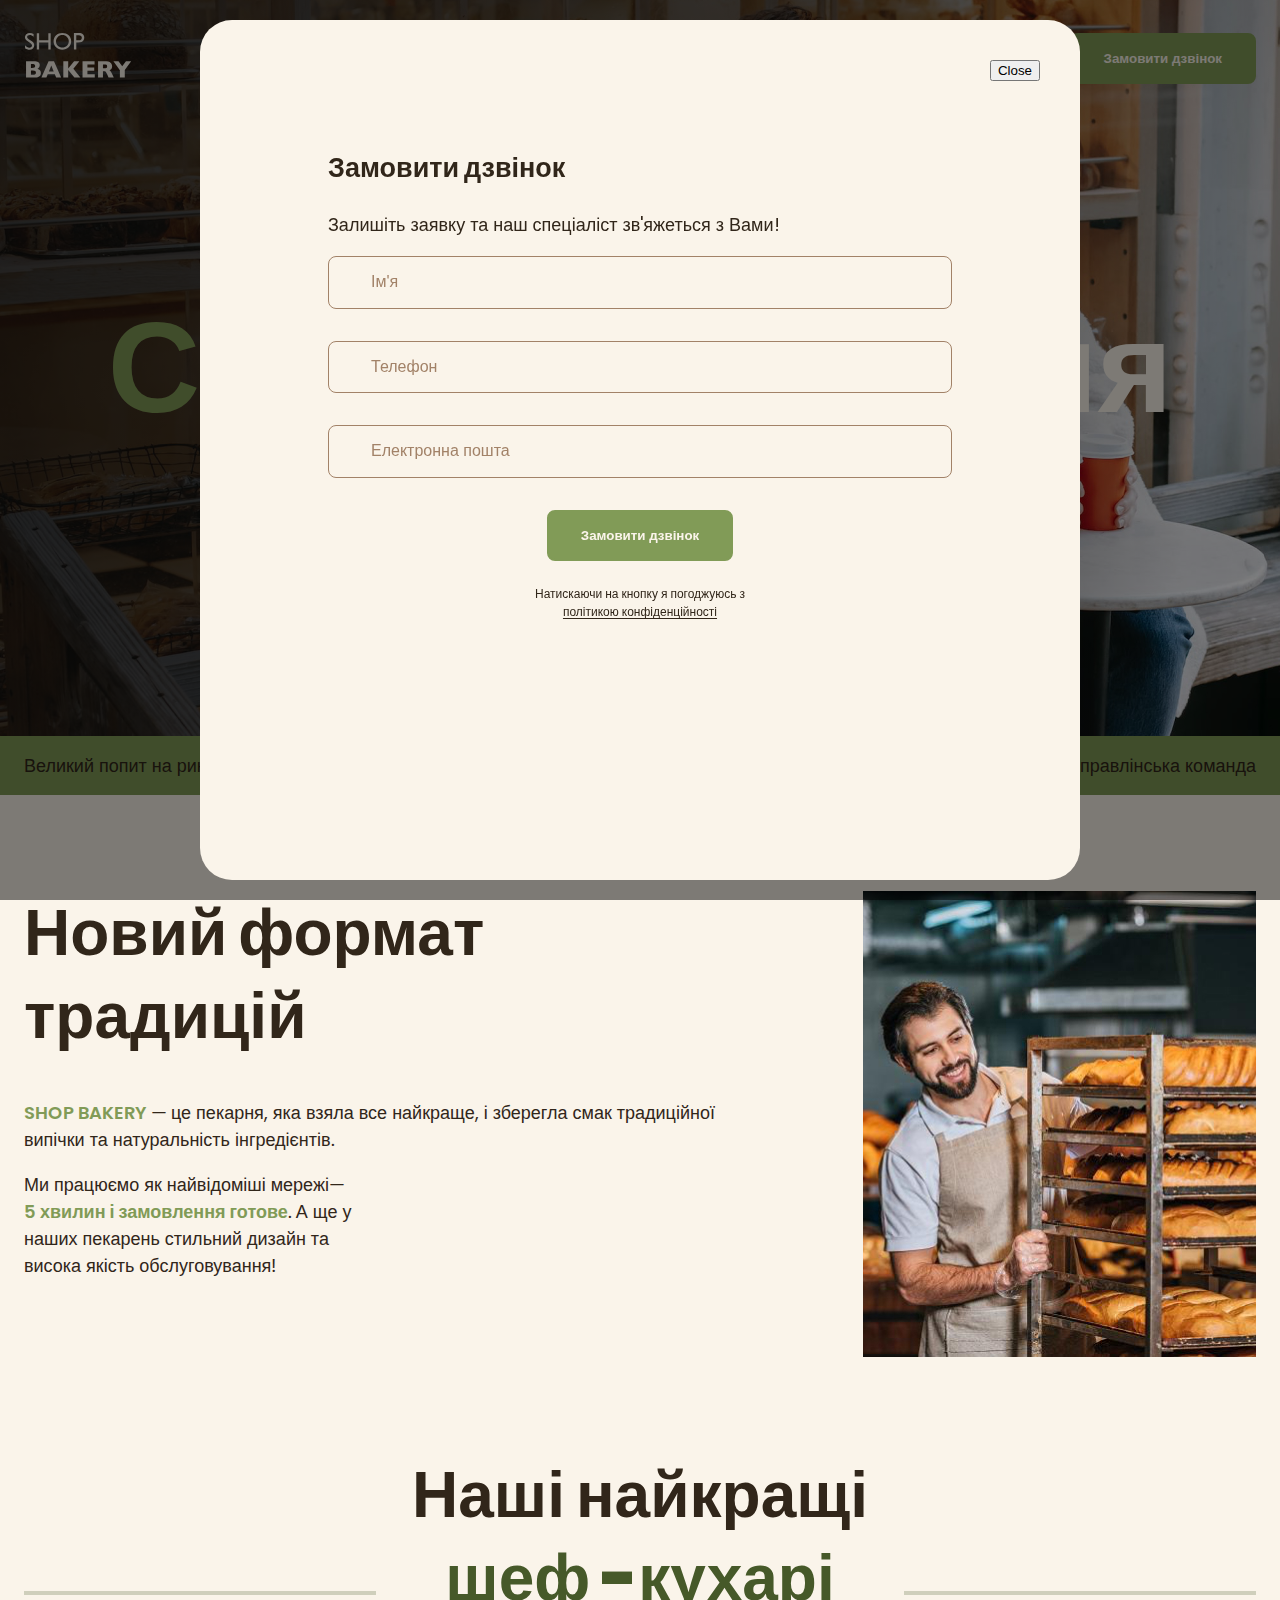
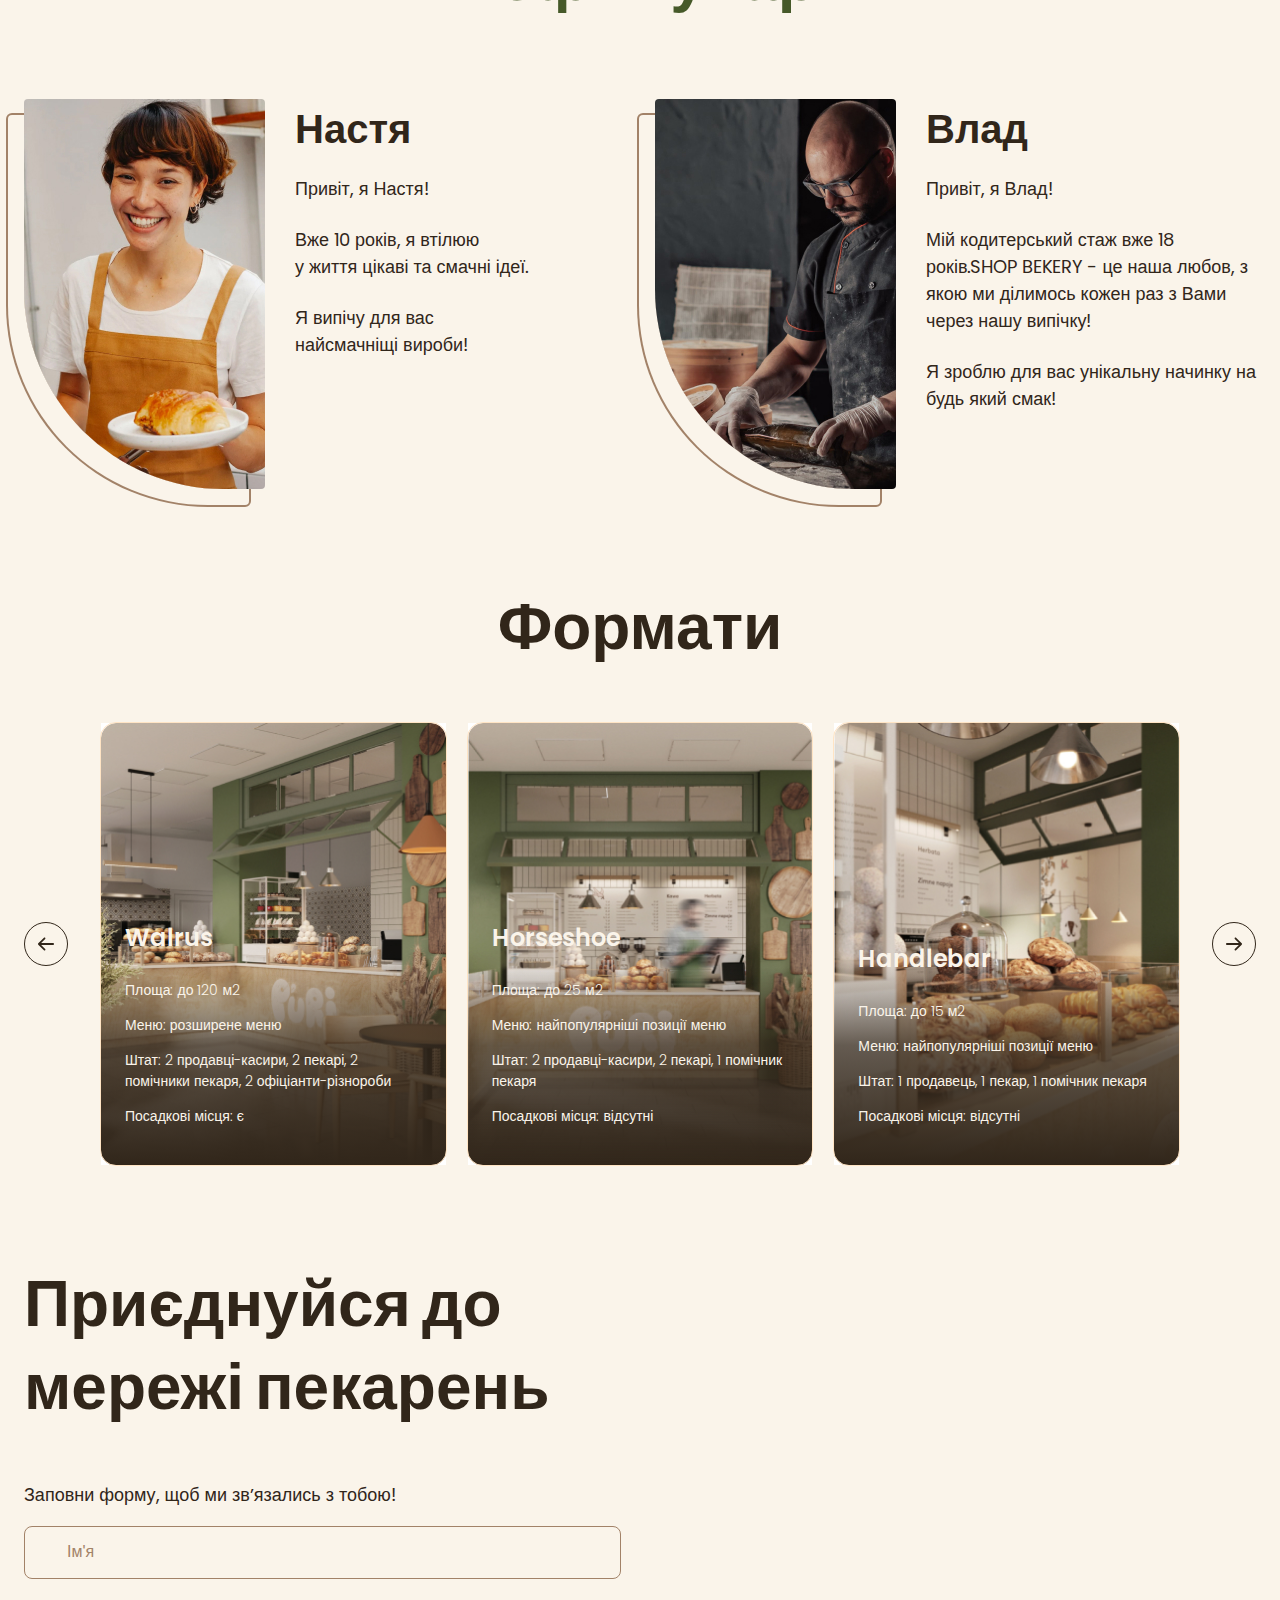
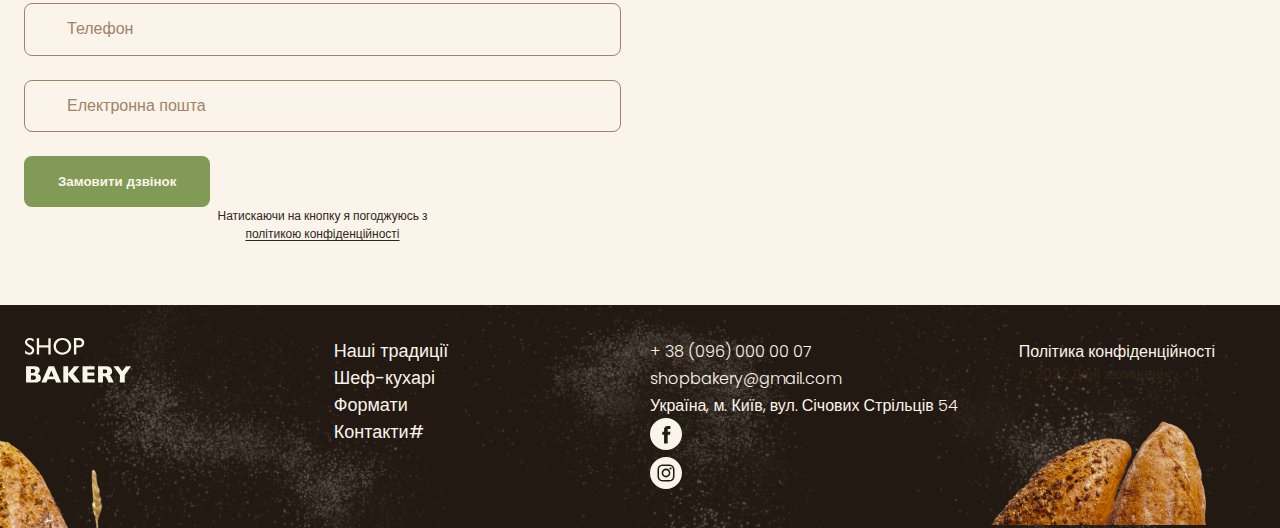
==== commit 2b6ff0b5: "methodologies" ====
--- a/index.html
+++ b/index.html
@@ -15,13 +15,13 @@
   <body>
     <header class="header">
       <div class="container">
-        <div class="header-container">
-          <nav class="header-nav">
+        <div class="header__container">
+          <nav class="header__nav">
             <a href="./index.html">
               <img src="images/logo.svg" alt="Логотип сучасної пекарні" />
               <!-- logo  -->
             </a>
-            <ul class="header-menu">
+            <ul class="header__menu">
               <li>
                 <a class="link" href="#traditions-section">Наші традиції</a>
               </li>
@@ -39,8 +39,8 @@
     <main>
       <section class="hero-section">
         <div class="container">
-          <h1 class="hero-title">
-            <span class="accent">Сучасна</span> пекарня
+          <h1 class="hero-section__title">
+            <span class="text-brand">Сучасна</span> пекарня
           </h1>
         </div>
       </section>
@@ -48,29 +48,39 @@
       <section class="advantages-section">
         <div class="container">
           <h2 class="visually-hidden">Наші переваги</h2>
-          <ul class="advantages-list">
-            <li class="advanteges-item">Великий попит на ринку</li>
-            <li class="advanteges-item">Доступні за бюджетом формати</li>
-            <li class="advanteges-item">Досвідчена управлінська команда</li>
+          <ul class="advantages-section__list">
+            <li class="advanteges-section__item">Великий попит на ринку</li>
+            <li class="advanteges-section__item">
+              Доступні за бюджетом формати
+            </li>
+            <li class="advanteges-section__item">
+              Досвідчена управлінська команда
+            </li>
           </ul>
         </div>
       </section>
       <section class="traditions-section section" id="traditions-section">
         <div class="container">
-          <div class="traditions-container">
-            <div class="traditions-content">
-              <h2 class="traditions-title section-title">
+          <div class="traditions-section__container">
+            <div class="traditions-section__content">
+              <h2 class="traditions-section__title section__title">
                 Новий формат традицій
               </h2>
-              <p class="traditions-text">
-                <span class="brand uppercase">shop bakery</span> — це пекарня,
-                яка взяла все найкраще, і зберегла смак традиційної випічки та
-                натуральність інгредієнтів.
+              <p>
+                <span class="text-brand text-bold text-uppercase"
+                  >shop bakery</span
+                >
+                — це пекарня, яка взяла все найкраще, і зберегла смак
+                традиційної випічки та натуральність інгредієнтів.
               </p>
-              <p class="traditions-text limited">
+              <p
+                class="traditions-section__text traditions-section__text--limited"
+              >
                 Ми працюємо як найвідоміші мережі—
-                <span class="brand">5 хвилин і замовлення готове</span>. А ще у
-                наших пекарень стильний дизайн та висока якість обслуговування!
+                <span class="text-brand text-bold"
+                  >5 хвилин і замовлення готове</span
+                >. А ще у наших пекарень стильний дизайн та висока якість
+                обслуговування!
               </p>
             </div>
             <img
@@ -80,79 +90,83 @@
           </div>
         </div>
       </section>
-      <section class="section" id="chefs-section">
-        <div class="container">
-          <h2 class="chefs-title section-title centered">
+      <section class="chefs-section section" id="chefs-section">
+        <div class="container">
+          <h2
+            class="chefs-section__title section__title section__title--centered"
+          >
             Наші найкращі <br />
-            <span class="accent">шеф -кухарі</span>
+            <span class="text-brand-dark">шеф -кухарі</span>
           </h2>
-          <ul class="chefs-list">
-            <li class="chefs-item">
+          <ul class="chefs-section__list">
+            <li class="chefs-section__item">
               <article class="chef-card">
                 <img
-                  class="chef-photo"
+                  class="chef-card__photo"
                   src="./images/nastya-chef.jpg"
                   alt="Nastya chef"
                 />
                 <div>
-                  <h3 class="chef-title">Настя</h3>
-                  <div class="chef-text">
-                    <p>Привіт, я Настя!</p>
-                    <p>
-                      Вже 10 років, я втілюю <br />
-                      у життя цікаві та смачні ідеї.
-                    </p>
-                    <p>
-                      Я випічу для вас <br />
-                      найсмачніщі вироби!
-                    </p>
-                  </div>
+                  <h3 class="chef-card__title">Настя</h3>
+                  <p class="chef-card__text">Привіт, я Настя!</p>
+                  <p class="chef-card__text">
+                    Вже 10 років, я втілюю <br />
+                    у життя цікаві та смачні ідеї.
+                  </p>
+                  <p class="chef-card__text">
+                    Я випічу для вас <br />
+                    найсмачніщі вироби!
+                  </p>
                 </div>
               </article>
             </li>
-            <li class="chefs-item">
+            <li class="chefs-section__item">
               <article class="chef-card">
                 <img
-                  class="chef-photo"
+                  class="chef-card__photo"
                   src="./images/vlad-chef.jpg"
                   alt="Vlad chef"
                 />
                 <div>
-                  <h3 class="chef-title">Влад</h3>
-                  <div class="chef-text">
-                    <p>Привіт, я Влад!</p>
-                    <p>
-                      Мій кодитерський стаж вже 18 років.SHOP BEKERY - це наша
-                      любов, з якою ми ділимось кожен раз з Вами через нашу
-                      випічку!
-                    </p>
-                    <p>Я зроблю для вас унікальну начинку на будь який смак!</p>
-                  </div>
+                  <h3 class="chef-card__title">Влад</h3>
+                  <p class="chef-card__text">Привіт, я Влад!</p>
+                  <p class="chef-card__text">
+                    Мій кодитерський стаж вже 18 років.SHOP BEKERY - це наша
+                    любов, з якою ми ділимось кожен раз з Вами через нашу
+                    випічку!
+                  </p>
+                  <p class="chef-card__text">
+                    Я зроблю для вас унікальну начинку на будь який смак!
+                  </p>
                 </div>
               </article>
             </li>
           </ul>
         </div>
       </section>
-      <section class="section" id="formats-section">
-        <div class="container">
-          <h2 class="formats-title section-title centered">Формати</h2>
-          <div class="formats-container">
+      <section class="formats-section section" id="formats-section">
+        <div class="container">
+          <h2
+            class="formats-section__title section__title section__title--centered"
+          >
+            Формати
+          </h2>
+          <div class="formats-section__container">
             <button class="carousel-button next" type="button">
               <svg width="16" height="16">
                 <use href="./images/icons.svg#icon-arrow"></use>
               </svg>
             </button>
-            <ul class="formats-list">
-              <li class="formats-item">
+            <ul class="formats-section__list">
+              <li class="formats-section__item">
                 <article class="format-card">
                   <img
-                    class="format-image"
+                    class="format-card__image"
                     src="./images/warlus.jpg"
                     alt="Walrus format"
                   />
-                  <h3 class="format-title" lang="en">Walrus</h3>
-                  <div class="format-text">
+                  <h3 class="format-card__title" lang="en">Walrus</h3>
+                  <div class="format-card__text">
                     <p>Площа: до 120 м2</p>
                     <p>Меню: розширене меню</p>
                     <p>
@@ -163,15 +177,15 @@
                   </div>
                 </article>
               </li>
-              <li class="formats-item">
+              <li class="formats-section__item">
                 <article class="format-card">
                   <img
-                    class="format-image"
+                    class="format-card__image"
                     src="./images/horseshoe.jpg"
                     alt="Horseshoe format"
                   />
-                  <h3 class="format-title" lang="en">Horseshoe</h3>
-                  <div class="format-text">
+                  <h3 class="format-card__title" lang="en">Horseshoe</h3>
+                  <div class="format-card__text">
                     <p>Площа: до 25 м2</p>
                     <p>Меню: найпопулярніші позиції меню</p>
                     <p>Штат: 2 продавці-касири, 2 пекарі, 1 помічник пекаря</p>
@@ -179,15 +193,15 @@
                   </div>
                 </article>
               </li>
-              <li class="formats-item">
+              <li class="formats-section__item">
                 <article class="format-card">
                   <img
-                    class="format-image"
+                    class="format-card__image"
                     src="./images/handlebar.jpg"
                     alt="Handlebar format"
                   />
-                  <h3 class="format-title" lang="en">Handlebar</h3>
-                  <div class="format-text">
+                  <h3 class="format-card__title" lang="en">Handlebar</h3>
+                  <div class="format-card__text">
                     <p>Площа: до 15 м2</p>
                     <p>Меню: найпопулярніші позиції меню</p>
                     <p>Штат: 1 продавець, 1 пекар, 1 помічник пекаря</p>
@@ -206,43 +220,43 @@
       </section>
       <section class="contact-section section" id="contact-section">
         <div class="container">
-          <div class="contact-container">
-            <div class="contact-form">
-              <h2 class="contact-title section-title">
+          <div class="contact-section__container">
+            <div class="contact-section__form">
+              <h2 class="contact-section__contact-title section__title">
                 Приєднуйся до мережі пекарень
               </h2>
               <p>Заповни форму, щоб ми звʼязались з тобою!</p>
               <form name="contact-form" autocomplete="off" novalidate>
-                <div class="form-field">
-                  <label class="form-label visually-hidden" for="user-name"
+                <div class="contact-section__form-field input">
+                  <label class="input__label visually-hidden" for="user-name"
                     >Ім'я</label
                   >
                   <input
-                    class="form-input"
+                    class="input__control"
                     type="text"
                     name="user-name"
                     id="user-name"
                     placeholder="Ім'я"
                   />
                 </div>
-                <div class="form-field">
-                  <label class="form-label visually-hidden" for="user-tel"
+                <div class="contact-section__form-field input">
+                  <label class="input__label visually-hidden" for="user-tel"
                     >Телефон</label
                   >
                   <input
-                    class="form-input"
+                    class="input__control"
                     type="tel"
                     name="user-tel"
                     id="user-tel"
                     placeholder="Телефон"
                   />
                 </div>
-                <div class="form-field">
-                  <label class="form-label visually-hidden" for="user-email"
+                <div class="contact-section__form-field input">
+                  <label class="input__label visually-hidden" for="user-email"
                     >Електронна пошта</label
                   >
                   <input
-                    class="form-input"
+                    class="input__control"
                     type="email"
                     name="user-email"
                     id="user-email"
@@ -250,19 +264,19 @@
                   />
                 </div>
 
-                <button class="form-button button" type="submit">
+                <button class="contact-section__button button" type="submit">
                   Замовити дзвінок
                 </button>
                 <p class="form-terms">
                   Натискаючи на кнопку я погоджуюсь з
-                  <a class="form-terms-link" href="#"
+                  <a class="form-terms__link" href="#"
                     >політикою конфіденційності</a
                   >
                 </p>
               </form>
             </div>
             <iframe
-              class="contact-map"
+              class="contact-section__map"
               src="https://www.google.com/maps/embed?pb=!1m18!1m12!1m3!1d898.0843481759437!2d30.490221505063662!3d50.45663101095701!2m3!1f0!2f0!3f0!3m2!1i1024!2i768!4f13.1!3m3!1m2!1s0x40d4ce637bfe1717%3A0x5370c2254ad1b952!2z0YPQuy4g0KHQtdGH0LXQstGL0YUg0KHRgtGA0LXQu9GM0YbQvtCyLCA1NCwg0JrQuNC10LIsIDAyMDAw!5e0!3m2!1sru!2sua!4v1699896240360!5m2!1sru!2sua"
               width="603"
               height="595"
@@ -336,18 +350,20 @@
       </div>
     </footer>
 
-    <div class="backdrop is-hidden">
+    <div class="backdrop">
       <div class="modal">
-        <button class="modal-btn-close" type="button">Close</button>
+        <button class="modal__btn-close modal-btn-close" type="button">
+          Close
+        </button>
         <h2>Замовити дзвінок</h2>
         <p>Залишіть заявку та наш спеціаліст зв'яжеться з Вами!</p>
         <form name="modal-form" autocomplete="off">
-          <div class="form-field">
-            <label class="form-label visually-hidden" for="user-name"
+          <div class="modal__form-field input">
+            <label class="input__label visually-hidden" for="user-name"
               >Ім'я</label
             >
             <input
-              class="form-input"
+              class="input__control"
               type="text"
               name="user-name"
               id="user-name"
@@ -356,24 +372,24 @@
               maxlength="20"
             />
           </div>
-          <div class="form-field">
-            <label class="form-label visually-hidden" for="user-tel"
+          <div class="modal__form-field input">
+            <label class="input__label visually-hidden" for="user-tel"
               >Телефон</label
             >
             <input
-              class="form-input"
+              class="input__control"
               type="tel"
               name="user-tel"
               id="user-tel"
               placeholder="Телефон"
             />
           </div>
-          <div class="form-field">
-            <label class="form-label visually-hidden" for="user-email"
+          <div class="modal__form-field input">
+            <label class="input__label visually-hidden" for="user-email"
               >Електронна пошта</label
             >
             <input
-              class="form-input"
+              class="input__control"
               type="email"
               name="user-email"
               id="user-email"
@@ -381,12 +397,12 @@
             />
           </div>
 
-          <button class="form-button button" type="submit">
+          <button class="modal__button button" type="submit">
             Замовити дзвінок
           </button>
           <p class="form-terms">
             Натискаючи на кнопку я погоджуюсь з
-            <a class="form-terms-link" href="#">політикою конфіденційності</a>
+            <a class="form-terms__link" href="#">політикою конфіденційності</a>
           </p>
         </form>
       </div>
--- a/css/main.min.css
+++ b/css/main.min.css
@@ -1 +1 @@
-@font-face{font-display:swap;font-family:"Poppins";font-weight:300;src:url("../fonts/poppins-v20-latin-300.woff2") format("woff2")}@font-face{font-display:swap;font-family:"Poppins";font-weight:400;src:url("../fonts/poppins-v20-latin-regular.woff2") format("woff2")}@font-face{font-display:swap;font-family:"Poppins";font-weight:600;src:url("../fonts/poppins-v20-latin-600.woff2") format("woff2")}@font-face{font-display:swap;font-family:"Poppins";font-weight:900;src:url("../fonts/poppins-v20-latin-900.woff2") format("woff2")}:root{--color-primary-dark: #31261a;--color-primary-light: #faf4ea;--color-brand-dark: #465929;--color-brand-normal: #819b57;--color-brand-light: #cfcfbc;--color-secondary-dark: #a28268}*,*::before,*::after{-webkit-box-sizing:border-box;box-sizing:border-box}body{color:var(--color-primary-dark);background-color:var(--color-primary-light);font-family:"Poppins",sans-serif;font-size:18px;font-weight:400;line-height:1.5;margin:0}h1,h2,h3,h4,h5,p{margin-top:0}a{display:inline-block}address{font-style:normal}ul{margin:0;padding:0;list-style-type:none}.visually-hidden{position:absolute;left:-10000px;top:auto;width:1px;height:1px;overflow:hidden}.advantages-section{padding:16px 0;background-color:var(--color-brand-normal)}.advantages-list{display:-webkit-box;display:-ms-flexbox;display:flex;-webkit-box-pack:justify;-ms-flex-pack:justify;justify-content:space-between;gap:40px}.advanteges-item{color:var(--color-primary-light);font-size:20px;font-weight:300}.section-title{font-size:64px;font-weight:900;line-height:1.3}.section-title.centered{text-align:center}.section-title .accent{color:var(--color-brand-dark)}.button{padding:16px 32px;color:var(--color-primary-light);font-weight:600;background-color:var(--color-brand-normal);border:2px solid var(--color-brand-normal);border-radius:8px;cursor:pointer}.button:hover{color:var(--color-brand-dark);background-color:rgba(0,0,0,0)}.carousel-button{display:-webkit-box;display:-ms-flexbox;display:flex;-webkit-box-align:center;-ms-flex-align:center;align-items:center;-webkit-box-pack:center;-ms-flex-pack:center;justify-content:center;-ms-flex-negative:0;flex-shrink:0;width:44px;height:44px;padding:0;fill:var(--color-primary-dark);background-color:rgba(0,0,0,0);border-radius:50%;border:1px solid var(--color-primary-dark);cursor:pointer}.carousel-button:hover{background-color:var(--color-primary-dark);fill:var(--color-primary-light)}.carousel-button.next{-webkit-transform:rotate(180deg);transform:rotate(180deg)}.chefs-title{position:relative;margin:0 auto 80px}.chefs-title::before,.chefs-title::after{position:absolute;bottom:24px;width:352px;border:2px solid var(--color-brand-light);content:""}.chefs-title::before{left:0}.chefs-title::after{right:0}.chefs-list{display:-webkit-box;display:-ms-flexbox;display:flex;-ms-flex-wrap:wrap;flex-wrap:wrap;gap:40px 30px}.chefs-item{-ms-flex-preferred-size:calc((100% - 30px)/2);flex-basis:calc((100% - 30px)/2)}.chef-card{display:-webkit-box;display:-ms-flexbox;display:flex;gap:30px}.chef-photo{border-radius:4px 4px 4px 200px;-webkit-box-shadow:-16px 16px 0 0 var(--color-primary-light),-16px 16px 0 2px var(--color-secondary-dark);box-shadow:-16px 16px 0 0 var(--color-primary-light),-16px 16px 0 2px var(--color-secondary-dark)}.chef-title{margin-bottom:16px;font-size:40px;font-weight:600}.chef-text p{margin-bottom:24px}.chef-text p:last-child{margin-bottom:0}.contact-section{padding-bottom:96px}.contact-container{display:-webkit-box;display:-ms-flexbox;display:flex;gap:32px}.contact-title{margin-bottom:16px}.contact-map{-ms-flex-negative:0;flex-shrink:0;border-radius:16px;border:none}.footer{padding:32px 0;position:relative;background-color:var(--color-primary-dark);background-image:url(../images/footer-background.png);background-repeat:no-repeat;background-size:cover;background-position:center}.footer::before,.footer::after{position:absolute;bottom:0;background-repeat:no-repeat;content:""}.footer::before{width:180px;height:120px;left:0;background-image:url("../images/decor-bread-small.png")}.footer::after{width:380px;height:190px;right:0;background-image:url("../images/decor-bread-large.png")}.footer-container{display:-webkit-box;display:-ms-flexbox;display:flex;gap:20px}.footer-nav,.footer-address{display:-webkit-box;display:-ms-flexbox;display:flex;-ms-flex-preferred-size:50%;flex-basis:50%;gap:20px}.footer-logo,.footer-menu{-webkit-box-flex:1;-ms-flex-positive:1;flex-grow:1}.address-list,.address-info{-webkit-box-flex:1;-ms-flex-positive:1;flex-grow:1}.address-link{color:var(--color-primary-light);font-size:16px;font-weight:300;text-decoration:none}.address-link:hover{color:var(--color-brand-normal)}.address-icon{fill:var(--color-primary-light)}.address-icon:hover{fill:var(--color-brand-normal)}.address-copyright{font-size:14px}.form-field{position:relative;margin-bottom:32px}.form-label{position:absolute;left:42px;top:16px}.form-input{padding:16px 42px;width:100%;font-size:16px;line-height:1.17;border:1px solid var(--color-secondary-dark);border-radius:8px;background-color:rgba(0,0,0,0)}.form-input:focus{border-color:var(--color-brand-normal);outline:none}.form-input::-webkit-input-placeholder{color:var(--color-secondary-dark);font-size:16px;line-height:1.17}.form-input::-moz-placeholder{color:var(--color-secondary-dark);font-size:16px;line-height:1.17}.form-input:-ms-input-placeholder{color:var(--color-secondary-dark);font-size:16px;line-height:1.17}.form-input::-ms-input-placeholder{color:var(--color-secondary-dark);font-size:16px;line-height:1.17}.form-input::placeholder{color:var(--color-secondary-dark);font-size:16px;line-height:1.17}.form-input:focus::-webkit-input-placeholder{color:var(--color-primary-dark)}.form-input:focus::-moz-placeholder{color:var(--color-primary-dark)}.form-input:focus:-ms-input-placeholder{color:var(--color-primary-dark)}.form-input:focus::-ms-input-placeholder{color:var(--color-primary-dark)}.form-input:focus::placeholder{color:var(--color-primary-dark)}.form-button{display:block !important;margin:0 auto 24px}.form-terms{margin:0 auto;max-width:220px;font-weight:500;font-size:12px;line-height:1.5;text-align:center}.form-terms-link{color:var(--color-primary-dark);text-underline-offset:2px}.formats-container{display:-webkit-box;display:-ms-flexbox;display:flex;-webkit-box-align:center;-ms-flex-align:center;align-items:center;gap:32px}.formats-list{display:-webkit-box;display:-ms-flexbox;display:flex;-ms-flex-wrap:wrap;flex-wrap:wrap;gap:20px}.formats-item{-ms-flex-preferred-size:calc((100% - 40px)/3);flex-basis:calc((100% - 40px)/3)}.format-card{position:relative;display:-webkit-box;display:-ms-flexbox;display:flex;-webkit-box-orient:vertical;-webkit-box-direction:normal;-ms-flex-direction:column;flex-direction:column;-webkit-box-pack:end;-ms-flex-pack:end;justify-content:flex-end;height:444px;padding:24px;background-image:-webkit-gradient(linear, left top, left bottom, color-stop(55.21%, rgba(49, 38, 26, 0)), color-stop(72.92%, rgba(49, 38, 26, 0.71)), to(var(--color-primary-dark)));background-image:linear-gradient(180deg, rgba(49, 38, 26, 0) 55.21%, rgba(49, 38, 26, 0.71) 72.92%, var(--color-primary-dark));border:1px solid bisque;border-radius:16px;-webkit-transition:-webkit-transform .3s;transition:-webkit-transform .3s;transition:transform .3s;transition:transform .3s, -webkit-transform .3s}.format-card:hover{-webkit-transform:scale(1.05);transform:scale(1.05)}.format-image{position:absolute;top:0;left:0;width:100%;height:100%;z-index:-1}.formats-title{margin-bottom:80px}.format-title{font-size:24px;font-weight:600;color:var(--color-primary-light)}.format-text{font-size:14px;font-weight:300;color:var(--color-primary-light)}.header{position:absolute;top:0;left:0;width:100%;padding-top:32px}.header-container{display:-webkit-box;display:-ms-flexbox;display:flex;-webkit-box-align:center;-ms-flex-align:center;align-items:center;gap:40px}.header-nav{display:-webkit-box;display:-ms-flexbox;display:flex;-webkit-box-align:center;-ms-flex-align:center;align-items:center;-webkit-box-flex:1;-ms-flex-positive:1;flex-grow:1;gap:40px}.header-menu{display:-webkit-box;display:-ms-flexbox;display:flex;gap:64px;-webkit-box-flex:1;-ms-flex-positive:1;flex-grow:1;-webkit-box-pack:center;-ms-flex-pack:center;justify-content:center}.hero-section{padding:272px 0;background-image:linear-gradient(102.76deg, rgba(18, 18, 17, 0.78) 2.03%, rgba(18, 18, 17, 0.6) 58.46%, rgba(18, 18, 17, 0) 90.36%),url("../images/hero-section-background.jpg");background-repeat:no-repeat;background-position:center top;background-size:cover}.hero-title{margin-bottom:0;color:var(--color-primary-light);text-align:center;font-size:128px;font-weight:900}.hero-title .accent{color:var(--color-brand-normal)}.link{color:var(--color-primary-light);text-decoration:none;text-decoration:none;-webkit-transition:color .3s;transition:color .3s}.link:hover{color:var(--color-brand-normal)}.backdrop{position:fixed;top:0;left:0;right:0;bottom:0;display:-webkit-box;display:-ms-flexbox;display:flex;-webkit-box-align:center;-ms-flex-align:center;align-items:center;-webkit-box-pack:center;-ms-flex-pack:center;justify-content:center;padding:20px 0;background-color:rgba(0,0,0,.5);-webkit-transition:opacity .3s,visibility .3s;transition:opacity .3s,visibility .3s}.backdrop.is-hidden{opacity:0;visibility:hidden;pointer-events:none}.modal{position:relative;width:100%;max-width:880px;height:100%;max-height:880px;padding:128px;background-color:var(--color-primary-light);border-radius:32px;overflow-y:auto}.modal-btn-close{position:absolute;top:40px;right:40px}.traditions-section{padding-top:96px}.traditions-container{display:-webkit-box;display:-ms-flexbox;display:flex;-webkit-box-pack:justify;-ms-flex-pack:justify;justify-content:space-between;gap:40px}.traditions-content{max-width:710px}.traditions-title{margin-bottom:42px}.traditions-text .brand{color:var(--color-brand-normal);font-weight:600}.traditions-text .uppercase{text-transform:uppercase}.traditions-text.limited{max-width:330px}.section{padding:48px 0px}.container{width:100%;max-width:1288px;margin:0 auto;padding:0 24px}/*# sourceMappingURL=main.min.css.map */+@font-face{font-display:swap;font-family:"Poppins";font-weight:300;src:url("../fonts/poppins-v20-latin-300.woff2") format("woff2")}@font-face{font-display:swap;font-family:"Poppins";font-weight:400;src:url("../fonts/poppins-v20-latin-regular.woff2") format("woff2")}@font-face{font-display:swap;font-family:"Poppins";font-weight:600;src:url("../fonts/poppins-v20-latin-600.woff2") format("woff2")}@font-face{font-display:swap;font-family:"Poppins";font-weight:900;src:url("../fonts/poppins-v20-latin-900.woff2") format("woff2")}:root{--color-primary-dark: #31261a;--color-primary-light: #faf4ea;--color-brand-dark: #465929;--color-brand-normal: #819b57;--color-brand-light: #cfcfbc;--color-secondary-dark: #a28268}*,*::before,*::after{-webkit-box-sizing:border-box;box-sizing:border-box}body{color:var(--color-primary-dark);background-color:var(--color-primary-light);font-family:"Poppins",sans-serif;font-size:18px;font-weight:400;line-height:1.5;margin:0}h1,h2,h3,h4,h5,p{margin-top:0}a{display:inline-block}address{font-style:normal}ul{margin:0;padding:0;list-style-type:none}.text-brand{color:var(--color-brand-normal)}.text-brand-dark{color:var(--color-brand-dark)}.text-bold{font-weight:600}.text-uppercase{text-transform:uppercase}.visually-hidden{position:absolute;left:-10000px;top:auto;width:1px;height:1px;overflow:hidden}.button{padding:16px 32px;color:var(--color-primary-light);font-weight:600;background-color:var(--color-brand-normal);border:2px solid var(--color-brand-normal);border-radius:8px;cursor:pointer}.button:hover{color:var(--color-brand-dark);background-color:rgba(0,0,0,0)}.carousel-button{display:-webkit-box;display:-ms-flexbox;display:flex;-webkit-box-align:center;-ms-flex-align:center;align-items:center;-webkit-box-pack:center;-ms-flex-pack:center;justify-content:center;-ms-flex-negative:0;flex-shrink:0;width:44px;height:44px;padding:0;fill:var(--color-primary-dark);background-color:rgba(0,0,0,0);border-radius:50%;border:1px solid var(--color-primary-dark);cursor:pointer}.carousel-button:hover{background-color:var(--color-primary-dark);fill:var(--color-primary-light)}.carousel-button.next{-webkit-transform:rotate(180deg);transform:rotate(180deg)}.chef-card{display:-webkit-box;display:-ms-flexbox;display:flex;gap:30px}.chef-card__photo{border-radius:4px 4px 4px 200px;-webkit-box-shadow:-16px 16px 0 0 var(--color-primary-light),-16px 16px 0 2px var(--color-secondary-dark);box-shadow:-16px 16px 0 0 var(--color-primary-light),-16px 16px 0 2px var(--color-secondary-dark)}.chef-card__title{margin-bottom:16px;font-size:40px;font-weight:600}.chef-card__text{margin-bottom:24px}.chef-card__text:last-child{margin-bottom:0}.format-card{position:relative;display:-webkit-box;display:-ms-flexbox;display:flex;-webkit-box-orient:vertical;-webkit-box-direction:normal;-ms-flex-direction:column;flex-direction:column;-webkit-box-pack:end;-ms-flex-pack:end;justify-content:flex-end;height:444px;padding:24px;background-image:-webkit-gradient(linear, left top, left bottom, color-stop(55.21%, rgba(49, 38, 26, 0)), color-stop(72.92%, rgba(49, 38, 26, 0.71)), to(var(--color-primary-dark)));background-image:linear-gradient(180deg, rgba(49, 38, 26, 0) 55.21%, rgba(49, 38, 26, 0.71) 72.92%, var(--color-primary-dark));border:1px solid bisque;border-radius:16px;-webkit-transition:-webkit-transform .3s;transition:-webkit-transform .3s;transition:transform .3s;transition:transform .3s, -webkit-transform .3s}.format-card:hover{-webkit-transform:scale(1.05);transform:scale(1.05)}.format-card__image{position:absolute;top:0;left:0;width:100%;height:100%;z-index:-1}.format-card__title{font-size:24px;font-weight:600;color:var(--color-primary-light)}.format-card__text{font-size:14px;font-weight:300;color:var(--color-primary-light)}.input{position:relative}.input__label{position:absolute;left:42px;top:16px}.input__control{padding:16px 42px;width:100%;font-size:16px;line-height:1.17;border:1px solid var(--color-secondary-dark);border-radius:8px;background-color:rgba(0,0,0,0)}.input__control:focus{border-color:var(--color-brand-normal);outline:none}.input__control::-webkit-input-placeholder{color:var(--color-secondary-dark);font-size:16px;line-height:1.17}.input__control::-moz-placeholder{color:var(--color-secondary-dark);font-size:16px;line-height:1.17}.input__control:-ms-input-placeholder{color:var(--color-secondary-dark);font-size:16px;line-height:1.17}.input__control::-ms-input-placeholder{color:var(--color-secondary-dark);font-size:16px;line-height:1.17}.input__control::placeholder{color:var(--color-secondary-dark);font-size:16px;line-height:1.17}.input__control:focus::-webkit-input-placeholder{color:var(--color-primary-dark)}.input__control:focus::-moz-placeholder{color:var(--color-primary-dark)}.input__control:focus:-ms-input-placeholder{color:var(--color-primary-dark)}.input__control:focus::-ms-input-placeholder{color:var(--color-primary-dark)}.input__control:focus::placeholder{color:var(--color-primary-dark)}.link{color:var(--color-primary-light);text-decoration:none;text-decoration:none;-webkit-transition:color .3s;transition:color .3s}.link:hover{color:var(--color-brand-normal)}.advantages-section{padding:16px 0;background-color:var(--color-brand-normal)}.advantages-section__list{display:-webkit-box;display:-ms-flexbox;display:flex;-webkit-box-pack:justify;-ms-flex-pack:justify;justify-content:space-between;gap:40px}.advantages-section__item{color:var(--color-primary-light);font-size:20px;font-weight:300}.chefs-section__title{position:relative;margin:0 auto 80px}.chefs-section__title::before,.chefs-section__title::after{position:absolute;bottom:24px;width:352px;border:2px solid var(--color-brand-light);content:""}.chefs-section__title::before{left:0}.chefs-section__title::after{right:0}.chefs-section__list{display:-webkit-box;display:-ms-flexbox;display:flex;-ms-flex-wrap:wrap;flex-wrap:wrap;gap:40px 30px}.chefs-section__item{-ms-flex-preferred-size:calc((100% - 30px)/2);flex-basis:calc((100% - 30px)/2)}.contact-section{padding-bottom:96px}.contact-section__container{display:-webkit-box;display:-ms-flexbox;display:flex;gap:32px}.contact-section__title{margin-bottom:16px}.contact-section__form-field{margin-bottom:24px}.contact-section__ button{display:block !important;margin:0 auto 16px}.contact-section__map{-ms-flex-negative:0;flex-shrink:0;border-radius:16px;border:none}.container{width:100%;max-width:1288px;margin:0 auto;padding:0 24px}.footer{padding:32px 0;position:relative;background-color:var(--color-primary-dark);background-image:url(../images/footer-background.png);background-repeat:no-repeat;background-size:cover;background-position:center}.footer::before,.footer::after{position:absolute;bottom:0;background-repeat:no-repeat;content:""}.footer::before{width:180px;height:120px;left:0;background-image:url("../images/decor-bread-small.png")}.footer::after{width:380px;height:190px;right:0;background-image:url("../images/decor-bread-large.png")}.footer-container{display:-webkit-box;display:-ms-flexbox;display:flex;gap:20px}.footer-nav,.footer-address{display:-webkit-box;display:-ms-flexbox;display:flex;-ms-flex-preferred-size:50%;flex-basis:50%;gap:20px}.footer-logo,.footer-menu{-webkit-box-flex:1;-ms-flex-positive:1;flex-grow:1}.address-list,.address-info{-webkit-box-flex:1;-ms-flex-positive:1;flex-grow:1}.address-link{color:var(--color-primary-light);font-size:16px;font-weight:300;text-decoration:none}.address-link:hover{color:var(--color-brand-normal)}.address-icon{fill:var(--color-primary-light)}.address-icon:hover{fill:var(--color-brand-normal)}.address-copyright{font-size:14px}.form-terms{margin:0 auto;max-width:220px;font-weight:500;font-size:12px;line-height:1.5;text-align:center}.form-terms__link{color:var(--color-primary-dark);text-underline-offset:2px}.formats-section__container{display:-webkit-box;display:-ms-flexbox;display:flex;-webkit-box-align:center;-ms-flex-align:center;align-items:center;gap:32px}.formats-section__list{display:-webkit-box;display:-ms-flexbox;display:flex;-ms-flex-wrap:wrap;flex-wrap:wrap;gap:20px}.formats-section__item{-ms-flex-preferred-size:calc((100% - 40px)/3);flex-basis:calc((100% - 40px)/3)}.header{position:absolute;top:0;left:0;width:100%;padding-top:32px}.header__container{display:-webkit-box;display:-ms-flexbox;display:flex;-webkit-box-align:center;-ms-flex-align:center;align-items:center;gap:40px}.header__nav{display:-webkit-box;display:-ms-flexbox;display:flex;-webkit-box-align:center;-ms-flex-align:center;align-items:center;-webkit-box-flex:1;-ms-flex-positive:1;flex-grow:1;gap:40px}.header__menu{display:-webkit-box;display:-ms-flexbox;display:flex;gap:64px;-webkit-box-flex:1;-ms-flex-positive:1;flex-grow:1;-webkit-box-pack:center;-ms-flex-pack:center;justify-content:center}.hero-section{padding:272px 0;background-image:linear-gradient(102.76deg, rgba(18, 18, 17, 0.78) 2.03%, rgba(18, 18, 17, 0.6) 58.46%, rgba(18, 18, 17, 0) 90.36%),url("../images/hero-section-background.jpg");background-repeat:no-repeat;background-position:center top;background-size:cover}.hero-section__title{margin-bottom:0;color:var(--color-primary-light);text-align:center;font-size:128px;font-weight:900}.backdrop{position:fixed;top:0;left:0;right:0;bottom:0;display:-webkit-box;display:-ms-flexbox;display:flex;-webkit-box-align:center;-ms-flex-align:center;align-items:center;-webkit-box-pack:center;-ms-flex-pack:center;justify-content:center;padding:20px 0;background-color:rgba(0,0,0,.5);-webkit-transition:opacity .3s,visibility .3s;transition:opacity .3s,visibility .3s}.backdrop.is-hidden{opacity:0;visibility:hidden;pointer-events:none}.modal{position:relative;width:100%;max-width:880px;height:100%;max-height:880px;padding:128px;background-color:var(--color-primary-light);border-radius:32px;overflow-y:auto}.modal__btn-close{position:absolute;top:40px;right:40px}.modal__form-field{margin-bottom:32px}.modal__button{display:block;margin:0 auto 24px}.section{padding:48px 0px}.section__title{font-size:64px;font-weight:900;line-height:1.3}.section__title--centered{text-align:center}.traditions-section{padding-top:96px}.traditions-section__container{display:-webkit-box;display:-ms-flexbox;display:flex;-webkit-box-pack:justify;-ms-flex-pack:justify;justify-content:space-between;gap:40px}.traditions-section__content{max-width:710px}.traditions-section__title{margin-bottom:42px}.traditions-section__text--limited{max-width:330px}/*# sourceMappingURL=main.min.css.map */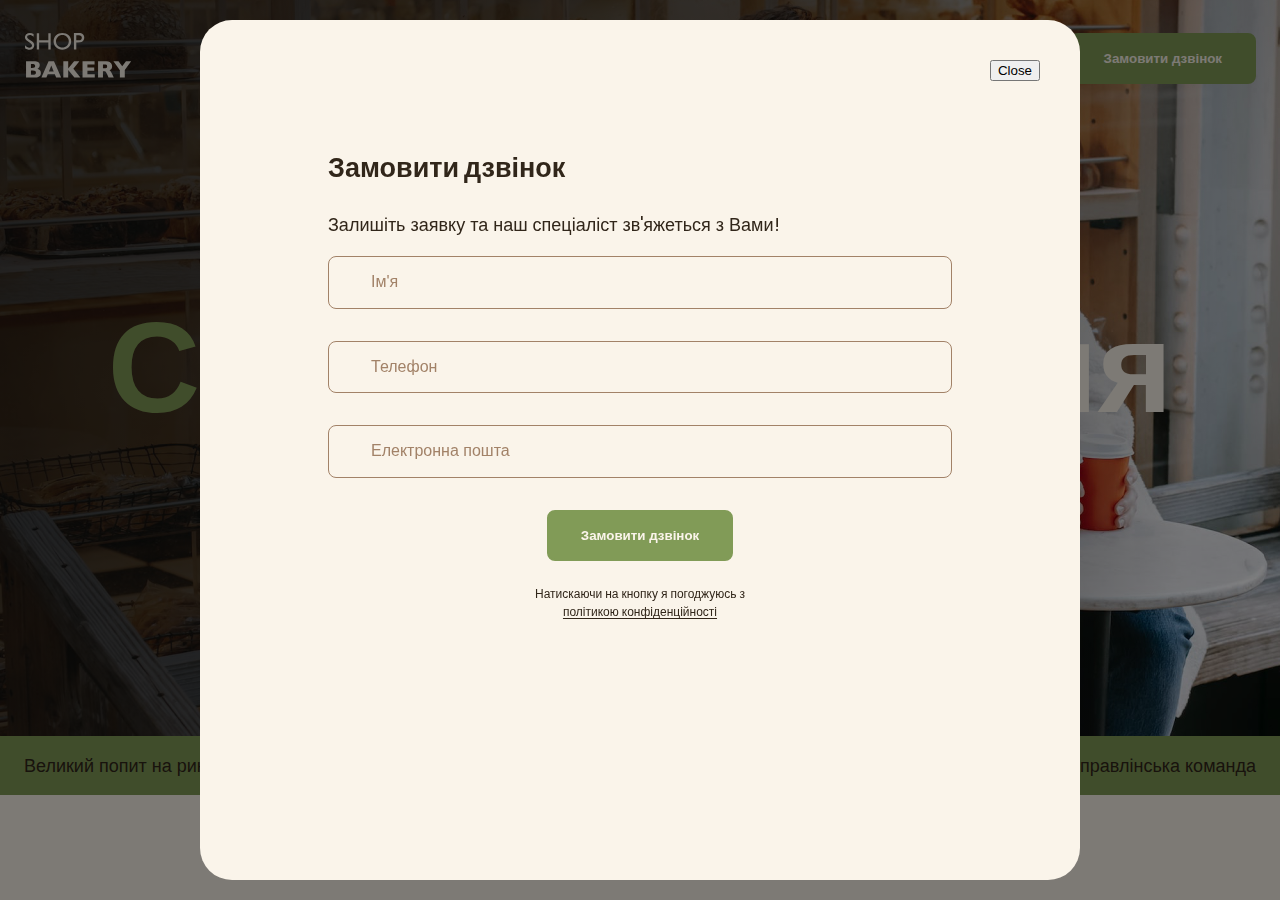
==== commit b3b3b4f0: "started adaptation" ====
--- a/index.html
+++ b/index.html
@@ -30,9 +30,19 @@
               <li><a class="link" href="#contact-section">Контакти</a></li>
             </ul>
           </nav>
-          <button class="button modal-btn-open" type="button">
+          <button class="header__button button modal-btn-open" type="button">
             Замовити дзвінок
           </button>
+          <button class="header__burger menu-btn-open" type="button">
+            <svg width="24" height="24">
+              <use href="./images/icons.svg#icon-menu"></use>
+            </svg>
+          </button>
+          <div class="mobile-menu">
+            <button class="mobile-menu__btn-close menu-btn-close" type="button">
+              Close
+            </button>
+          </div>
         </div>
       </div>
     </header>
@@ -42,6 +52,12 @@
           <h1 class="hero-section__title">
             <span class="text-brand">Сучасна</span> пекарня
           </h1>
+          <button
+            class="hero-section__button button modal-btn-open"
+            type="button"
+          >
+            Замовити дзвінок
+          </button>
         </div>
       </section>
 
@@ -59,7 +75,7 @@
           </ul>
         </div>
       </section>
-      <section class="traditions-section section" id="traditions-section">
+      <!-- <section class="traditions-section section" id="traditions-section">
         <div class="container">
           <div class="traditions-section__container">
             <div class="traditions-section__content">
@@ -89,8 +105,8 @@
             />
           </div>
         </div>
-      </section>
-      <section class="chefs-section section" id="chefs-section">
+      </section> -->
+      <!-- <section class="chefs-section section" id="chefs-section">
         <div class="container">
           <h2
             class="chefs-section__title section__title section__title--centered"
@@ -143,8 +159,8 @@
             </li>
           </ul>
         </div>
-      </section>
-      <section class="formats-section section" id="formats-section">
+      </section> -->
+      <!-- <section class="formats-section section" id="formats-section">
         <div class="container">
           <h2
             class="formats-section__title section__title section__title--centered"
@@ -217,8 +233,8 @@
             </button>
           </div>
         </div>
-      </section>
-      <section class="contact-section section" id="contact-section">
+      </section> -->
+      <!-- <section class="contact-section section" id="contact-section">
         <div class="container">
           <div class="contact-section__container">
             <div class="contact-section__form">
@@ -286,9 +302,9 @@
             ></iframe>
           </div>
         </div>
-      </section>
+      </section> -->
     </main>
-    <footer class="footer">
+    <!-- <footer class="footer">
       <div class="container">
         <div class="footer-container">
           <nav class="footer-nav">
@@ -348,7 +364,7 @@
           </address>
         </div>
       </div>
-    </footer>
+    </footer> -->
 
     <div class="backdrop">
       <div class="modal">
@@ -408,5 +424,6 @@
       </div>
     </div>
     <script src="./js/modal.js"></script>
+    <script src="./js/mobile-menu.js"></script>
   </body>
 </html>
--- a/css/main.min.css
+++ b/css/main.min.css
@@ -1 +1 @@
-@font-face{font-display:swap;font-family:"Poppins";font-weight:300;src:url("../fonts/poppins-v20-latin-300.woff2") format("woff2")}@font-face{font-display:swap;font-family:"Poppins";font-weight:400;src:url("../fonts/poppins-v20-latin-regular.woff2") format("woff2")}@font-face{font-display:swap;font-family:"Poppins";font-weight:600;src:url("../fonts/poppins-v20-latin-600.woff2") format("woff2")}@font-face{font-display:swap;font-family:"Poppins";font-weight:900;src:url("../fonts/poppins-v20-latin-900.woff2") format("woff2")}:root{--color-primary-dark: #31261a;--color-primary-light: #faf4ea;--color-brand-dark: #465929;--color-brand-normal: #819b57;--color-brand-light: #cfcfbc;--color-secondary-dark: #a28268}*,*::before,*::after{-webkit-box-sizing:border-box;box-sizing:border-box}body{color:var(--color-primary-dark);background-color:var(--color-primary-light);font-family:"Poppins",sans-serif;font-size:18px;font-weight:400;line-height:1.5;margin:0}h1,h2,h3,h4,h5,p{margin-top:0}a{display:inline-block}address{font-style:normal}ul{margin:0;padding:0;list-style-type:none}.text-brand{color:var(--color-brand-normal)}.text-brand-dark{color:var(--color-brand-dark)}.text-bold{font-weight:600}.text-uppercase{text-transform:uppercase}.visually-hidden{position:absolute;left:-10000px;top:auto;width:1px;height:1px;overflow:hidden}.button{padding:16px 32px;color:var(--color-primary-light);font-weight:600;background-color:var(--color-brand-normal);border:2px solid var(--color-brand-normal);border-radius:8px;cursor:pointer}.button:hover{color:var(--color-brand-dark);background-color:rgba(0,0,0,0)}.carousel-button{display:-webkit-box;display:-ms-flexbox;display:flex;-webkit-box-align:center;-ms-flex-align:center;align-items:center;-webkit-box-pack:center;-ms-flex-pack:center;justify-content:center;-ms-flex-negative:0;flex-shrink:0;width:44px;height:44px;padding:0;fill:var(--color-primary-dark);background-color:rgba(0,0,0,0);border-radius:50%;border:1px solid var(--color-primary-dark);cursor:pointer}.carousel-button:hover{background-color:var(--color-primary-dark);fill:var(--color-primary-light)}.carousel-button.next{-webkit-transform:rotate(180deg);transform:rotate(180deg)}.chef-card{display:-webkit-box;display:-ms-flexbox;display:flex;gap:30px}.chef-card__photo{border-radius:4px 4px 4px 200px;-webkit-box-shadow:-16px 16px 0 0 var(--color-primary-light),-16px 16px 0 2px var(--color-secondary-dark);box-shadow:-16px 16px 0 0 var(--color-primary-light),-16px 16px 0 2px var(--color-secondary-dark)}.chef-card__title{margin-bottom:16px;font-size:40px;font-weight:600}.chef-card__text{margin-bottom:24px}.chef-card__text:last-child{margin-bottom:0}.format-card{position:relative;display:-webkit-box;display:-ms-flexbox;display:flex;-webkit-box-orient:vertical;-webkit-box-direction:normal;-ms-flex-direction:column;flex-direction:column;-webkit-box-pack:end;-ms-flex-pack:end;justify-content:flex-end;height:444px;padding:24px;background-image:-webkit-gradient(linear, left top, left bottom, color-stop(55.21%, rgba(49, 38, 26, 0)), color-stop(72.92%, rgba(49, 38, 26, 0.71)), to(var(--color-primary-dark)));background-image:linear-gradient(180deg, rgba(49, 38, 26, 0) 55.21%, rgba(49, 38, 26, 0.71) 72.92%, var(--color-primary-dark));border:1px solid bisque;border-radius:16px;-webkit-transition:-webkit-transform .3s;transition:-webkit-transform .3s;transition:transform .3s;transition:transform .3s, -webkit-transform .3s}.format-card:hover{-webkit-transform:scale(1.05);transform:scale(1.05)}.format-card__image{position:absolute;top:0;left:0;width:100%;height:100%;z-index:-1}.format-card__title{font-size:24px;font-weight:600;color:var(--color-primary-light)}.format-card__text{font-size:14px;font-weight:300;color:var(--color-primary-light)}.input{position:relative}.input__label{position:absolute;left:42px;top:16px}.input__control{padding:16px 42px;width:100%;font-size:16px;line-height:1.17;border:1px solid var(--color-secondary-dark);border-radius:8px;background-color:rgba(0,0,0,0)}.input__control:focus{border-color:var(--color-brand-normal);outline:none}.input__control::-webkit-input-placeholder{color:var(--color-secondary-dark);font-size:16px;line-height:1.17}.input__control::-moz-placeholder{color:var(--color-secondary-dark);font-size:16px;line-height:1.17}.input__control:-ms-input-placeholder{color:var(--color-secondary-dark);font-size:16px;line-height:1.17}.input__control::-ms-input-placeholder{color:var(--color-secondary-dark);font-size:16px;line-height:1.17}.input__control::placeholder{color:var(--color-secondary-dark);font-size:16px;line-height:1.17}.input__control:focus::-webkit-input-placeholder{color:var(--color-primary-dark)}.input__control:focus::-moz-placeholder{color:var(--color-primary-dark)}.input__control:focus:-ms-input-placeholder{color:var(--color-primary-dark)}.input__control:focus::-ms-input-placeholder{color:var(--color-primary-dark)}.input__control:focus::placeholder{color:var(--color-primary-dark)}.link{color:var(--color-primary-light);text-decoration:none;text-decoration:none;-webkit-transition:color .3s;transition:color .3s}.link:hover{color:var(--color-brand-normal)}.advantages-section{padding:16px 0;background-color:var(--color-brand-normal)}.advantages-section__list{display:-webkit-box;display:-ms-flexbox;display:flex;-webkit-box-pack:justify;-ms-flex-pack:justify;justify-content:space-between;gap:40px}.advantages-section__item{color:var(--color-primary-light);font-size:20px;font-weight:300}.chefs-section__title{position:relative;margin:0 auto 80px}.chefs-section__title::before,.chefs-section__title::after{position:absolute;bottom:24px;width:352px;border:2px solid var(--color-brand-light);content:""}.chefs-section__title::before{left:0}.chefs-section__title::after{right:0}.chefs-section__list{display:-webkit-box;display:-ms-flexbox;display:flex;-ms-flex-wrap:wrap;flex-wrap:wrap;gap:40px 30px}.chefs-section__item{-ms-flex-preferred-size:calc((100% - 30px)/2);flex-basis:calc((100% - 30px)/2)}.contact-section{padding-bottom:96px}.contact-section__container{display:-webkit-box;display:-ms-flexbox;display:flex;gap:32px}.contact-section__title{margin-bottom:16px}.contact-section__form-field{margin-bottom:24px}.contact-section__ button{display:block !important;margin:0 auto 16px}.contact-section__map{-ms-flex-negative:0;flex-shrink:0;border-radius:16px;border:none}.container{width:100%;max-width:1288px;margin:0 auto;padding:0 24px}.footer{padding:32px 0;position:relative;background-color:var(--color-primary-dark);background-image:url(../images/footer-background.png);background-repeat:no-repeat;background-size:cover;background-position:center}.footer::before,.footer::after{position:absolute;bottom:0;background-repeat:no-repeat;content:""}.footer::before{width:180px;height:120px;left:0;background-image:url("../images/decor-bread-small.png")}.footer::after{width:380px;height:190px;right:0;background-image:url("../images/decor-bread-large.png")}.footer-container{display:-webkit-box;display:-ms-flexbox;display:flex;gap:20px}.footer-nav,.footer-address{display:-webkit-box;display:-ms-flexbox;display:flex;-ms-flex-preferred-size:50%;flex-basis:50%;gap:20px}.footer-logo,.footer-menu{-webkit-box-flex:1;-ms-flex-positive:1;flex-grow:1}.address-list,.address-info{-webkit-box-flex:1;-ms-flex-positive:1;flex-grow:1}.address-link{color:var(--color-primary-light);font-size:16px;font-weight:300;text-decoration:none}.address-link:hover{color:var(--color-brand-normal)}.address-icon{fill:var(--color-primary-light)}.address-icon:hover{fill:var(--color-brand-normal)}.address-copyright{font-size:14px}.form-terms{margin:0 auto;max-width:220px;font-weight:500;font-size:12px;line-height:1.5;text-align:center}.form-terms__link{color:var(--color-primary-dark);text-underline-offset:2px}.formats-section__container{display:-webkit-box;display:-ms-flexbox;display:flex;-webkit-box-align:center;-ms-flex-align:center;align-items:center;gap:32px}.formats-section__list{display:-webkit-box;display:-ms-flexbox;display:flex;-ms-flex-wrap:wrap;flex-wrap:wrap;gap:20px}.formats-section__item{-ms-flex-preferred-size:calc((100% - 40px)/3);flex-basis:calc((100% - 40px)/3)}.header{position:absolute;top:0;left:0;width:100%;padding-top:32px}.header__container{display:-webkit-box;display:-ms-flexbox;display:flex;-webkit-box-align:center;-ms-flex-align:center;align-items:center;gap:40px}.header__nav{display:-webkit-box;display:-ms-flexbox;display:flex;-webkit-box-align:center;-ms-flex-align:center;align-items:center;-webkit-box-flex:1;-ms-flex-positive:1;flex-grow:1;gap:40px}.header__menu{display:-webkit-box;display:-ms-flexbox;display:flex;gap:64px;-webkit-box-flex:1;-ms-flex-positive:1;flex-grow:1;-webkit-box-pack:center;-ms-flex-pack:center;justify-content:center}.hero-section{padding:272px 0;background-image:linear-gradient(102.76deg, rgba(18, 18, 17, 0.78) 2.03%, rgba(18, 18, 17, 0.6) 58.46%, rgba(18, 18, 17, 0) 90.36%),url("../images/hero-section-background.jpg");background-repeat:no-repeat;background-position:center top;background-size:cover}.hero-section__title{margin-bottom:0;color:var(--color-primary-light);text-align:center;font-size:128px;font-weight:900}.backdrop{position:fixed;top:0;left:0;right:0;bottom:0;display:-webkit-box;display:-ms-flexbox;display:flex;-webkit-box-align:center;-ms-flex-align:center;align-items:center;-webkit-box-pack:center;-ms-flex-pack:center;justify-content:center;padding:20px 0;background-color:rgba(0,0,0,.5);-webkit-transition:opacity .3s,visibility .3s;transition:opacity .3s,visibility .3s}.backdrop.is-hidden{opacity:0;visibility:hidden;pointer-events:none}.modal{position:relative;width:100%;max-width:880px;height:100%;max-height:880px;padding:128px;background-color:var(--color-primary-light);border-radius:32px;overflow-y:auto}.modal__btn-close{position:absolute;top:40px;right:40px}.modal__form-field{margin-bottom:32px}.modal__button{display:block;margin:0 auto 24px}.section{padding:48px 0px}.section__title{font-size:64px;font-weight:900;line-height:1.3}.section__title--centered{text-align:center}.traditions-section{padding-top:96px}.traditions-section__container{display:-webkit-box;display:-ms-flexbox;display:flex;-webkit-box-pack:justify;-ms-flex-pack:justify;justify-content:space-between;gap:40px}.traditions-section__content{max-width:710px}.traditions-section__title{margin-bottom:42px}.traditions-section__text--limited{max-width:330px}/*# sourceMappingURL=main.min.css.map */+@font-face{font-display:swap;font-family:"Poppins";font-weight:300;src:url("../fonts/poppins-v20-latin-300.woff2") format("woff2")}@font-face{font-display:swap;font-family:"Poppins";font-weight:400;src:url("../fonts/poppins-v20-latin-regular.woff2") format("woff2")}@font-face{font-display:swap;font-family:"Poppins";font-weight:600;src:url("../fonts/poppins-v20-latin-600.woff2") format("woff2")}@font-face{font-display:swap;font-family:"Poppins";font-weight:900;src:url("../fonts/poppins-v20-latin-900.woff2") format("woff2")}:root{--color-primary-dark: #31261a;--color-primary-light: #faf4ea;--color-brand-dark: #465929;--color-brand-normal: #819b57;--color-brand-light: #cfcfbc;--color-secondary-dark: #a28268}*,*::before,*::after{-webkit-box-sizing:border-box;box-sizing:border-box}body{color:var(--color-primary-dark);background-color:var(--color-primary-light);font-family:"Poppins",sans-serif;font-size:18px;font-weight:400;line-height:1.5;margin:0}h1,h2,h3,h4,h5,p{margin-top:0}a{display:inline-block}address{font-style:normal}ul{margin:0;padding:0;list-style-type:none}.text-brand{color:var(--color-brand-normal)}.text-brand-dark{color:var(--color-brand-dark)}.text-bold{font-weight:600}.text-uppercase{text-transform:uppercase}.visually-hidden{position:absolute;left:-10000px;top:auto;width:1px;height:1px;overflow:hidden}.button{display:block;padding:16px 32px;color:var(--color-primary-light);font-weight:600;background-color:var(--color-brand-normal);border:2px solid var(--color-brand-normal);border-radius:8px;cursor:pointer}.button:hover{color:var(--color-brand-dark);background-color:rgba(0,0,0,0)}.carousel-button{display:-webkit-box;display:-ms-flexbox;display:flex;-webkit-box-align:center;-ms-flex-align:center;align-items:center;-webkit-box-pack:center;-ms-flex-pack:center;justify-content:center;-ms-flex-negative:0;flex-shrink:0;width:44px;height:44px;padding:0;fill:var(--color-primary-dark);background-color:rgba(0,0,0,0);border-radius:50%;border:1px solid var(--color-primary-dark);cursor:pointer}.carousel-button:hover{background-color:var(--color-primary-dark);fill:var(--color-primary-light)}.carousel-button.next{-webkit-transform:rotate(180deg);transform:rotate(180deg)}.chef-card{display:-webkit-box;display:-ms-flexbox;display:flex;gap:30px}.chef-card__photo{border-radius:4px 4px 4px 200px;-webkit-box-shadow:-16px 16px 0 0 var(--color-primary-light),-16px 16px 0 2px var(--color-secondary-dark);box-shadow:-16px 16px 0 0 var(--color-primary-light),-16px 16px 0 2px var(--color-secondary-dark)}.chef-card__title{margin-bottom:16px;font-size:40px;font-weight:600}.chef-card__text{margin-bottom:24px}.chef-card__text:last-child{margin-bottom:0}.format-card{position:relative;display:-webkit-box;display:-ms-flexbox;display:flex;-webkit-box-orient:vertical;-webkit-box-direction:normal;-ms-flex-direction:column;flex-direction:column;-webkit-box-pack:end;-ms-flex-pack:end;justify-content:flex-end;height:444px;padding:24px;background-image:-webkit-gradient(linear, left top, left bottom, color-stop(55.21%, rgba(49, 38, 26, 0)), color-stop(72.92%, rgba(49, 38, 26, 0.71)), to(var(--color-primary-dark)));background-image:linear-gradient(180deg, rgba(49, 38, 26, 0) 55.21%, rgba(49, 38, 26, 0.71) 72.92%, var(--color-primary-dark));border:1px solid bisque;border-radius:16px;-webkit-transition:-webkit-transform .3s;transition:-webkit-transform .3s;transition:transform .3s;transition:transform .3s, -webkit-transform .3s}.format-card:hover{-webkit-transform:scale(1.05);transform:scale(1.05)}.format-card__image{position:absolute;top:0;left:0;width:100%;height:100%;z-index:-1}.format-card__title{font-size:24px;font-weight:600;color:var(--color-primary-light)}.format-card__text{font-size:14px;font-weight:300;color:var(--color-primary-light)}.input{position:relative}.input__label{position:absolute;left:42px;top:16px}.input__control{padding:16px 42px;width:100%;font-size:16px;line-height:1.17;border:1px solid var(--color-secondary-dark);border-radius:8px;background-color:rgba(0,0,0,0)}.input__control:focus{border-color:var(--color-brand-normal);outline:none}.input__control::-webkit-input-placeholder{color:var(--color-secondary-dark);font-size:16px;line-height:1.17}.input__control::-moz-placeholder{color:var(--color-secondary-dark);font-size:16px;line-height:1.17}.input__control:-ms-input-placeholder{color:var(--color-secondary-dark);font-size:16px;line-height:1.17}.input__control::-ms-input-placeholder{color:var(--color-secondary-dark);font-size:16px;line-height:1.17}.input__control::placeholder{color:var(--color-secondary-dark);font-size:16px;line-height:1.17}.input__control:focus::-webkit-input-placeholder{color:var(--color-primary-dark)}.input__control:focus::-moz-placeholder{color:var(--color-primary-dark)}.input__control:focus:-ms-input-placeholder{color:var(--color-primary-dark)}.input__control:focus::-ms-input-placeholder{color:var(--color-primary-dark)}.input__control:focus::placeholder{color:var(--color-primary-dark)}.link{color:var(--color-primary-light);text-decoration:none;text-decoration:none;-webkit-transition:color .3s;transition:color .3s}.link:hover{color:var(--color-brand-normal)}.advantages-section{padding:16px 0}@media screen and (min-width: 768px){.advantages-section{background-color:var(--color-brand-normal)}}.advantages-section__list{display:-webkit-box;display:-ms-flexbox;display:flex;-webkit-box-orient:vertical;-webkit-box-direction:normal;-ms-flex-direction:column;flex-direction:column;gap:16px;padding:24px 40px;background-color:var(--color-brand-light);border-radius:24px}@media screen and (min-width: 768px){.advantages-section__list{-webkit-box-orient:horizontal;-webkit-box-direction:normal;-ms-flex-direction:row;flex-direction:row;-webkit-box-pack:justify;-ms-flex-pack:justify;justify-content:space-between;gap:40px;background-color:rgba(0,0,0,0);padding:0}}.advantages-section__item{font-size:14px;font-weight:300}@media screen and (min-width: 768px){.advantages-section__item{color:var(--color-primary-light);font-size:20px}}.chefs-section__title{position:relative;margin:0 auto 80px}.chefs-section__title::before,.chefs-section__title::after{position:absolute;bottom:24px;width:352px;border:2px solid var(--color-brand-light);content:""}.chefs-section__title::before{left:0}.chefs-section__title::after{right:0}.chefs-section__list{display:-webkit-box;display:-ms-flexbox;display:flex;-ms-flex-wrap:wrap;flex-wrap:wrap;gap:40px 30px}.chefs-section__item{-ms-flex-preferred-size:calc((100% - 30px)/2);flex-basis:calc((100% - 30px)/2)}.contact-section{padding-bottom:96px}.contact-section__container{display:-webkit-box;display:-ms-flexbox;display:flex;gap:32px}.contact-section__title{margin-bottom:16px}.contact-section__form-field{margin-bottom:24px}.contact-section__ button{display:block !important;margin:0 auto 16px}.contact-section__map{-ms-flex-negative:0;flex-shrink:0;border-radius:16px;border:none}.container{width:100%;max-width:1288px;margin:0 auto;padding:0 24px}.footer{padding:32px 0;position:relative;background-color:var(--color-primary-dark);background-image:url(../images/footer-background.png);background-repeat:no-repeat;background-size:cover;background-position:center}.footer::before,.footer::after{position:absolute;bottom:0;background-repeat:no-repeat;content:""}.footer::before{width:180px;height:120px;left:0;background-image:url("../images/decor-bread-small.png")}.footer::after{width:380px;height:190px;right:0;background-image:url("../images/decor-bread-large.png")}.footer-container{display:-webkit-box;display:-ms-flexbox;display:flex;gap:20px}.footer-nav,.footer-address{display:-webkit-box;display:-ms-flexbox;display:flex;-ms-flex-preferred-size:50%;flex-basis:50%;gap:20px}.footer-logo,.footer-menu{-webkit-box-flex:1;-ms-flex-positive:1;flex-grow:1}.address-list,.address-info{-webkit-box-flex:1;-ms-flex-positive:1;flex-grow:1}.address-link{color:var(--color-primary-light);font-size:16px;font-weight:300;text-decoration:none}.address-link:hover{color:var(--color-brand-normal)}.address-icon{fill:var(--color-primary-light)}.address-icon:hover{fill:var(--color-brand-normal)}.address-copyright{font-size:14px}.form-terms{margin:0 auto;max-width:220px;font-weight:500;font-size:12px;line-height:1.5;text-align:center}.form-terms__link{color:var(--color-primary-dark);text-underline-offset:2px}.formats-section__container{display:-webkit-box;display:-ms-flexbox;display:flex;-webkit-box-align:center;-ms-flex-align:center;align-items:center;gap:32px}.formats-section__list{display:-webkit-box;display:-ms-flexbox;display:flex;-ms-flex-wrap:wrap;flex-wrap:wrap;gap:20px}.formats-section__item{-ms-flex-preferred-size:calc((100% - 40px)/3);flex-basis:calc((100% - 40px)/3)}.header{position:absolute;top:0;left:0;width:100%;padding-top:16px}@media screen and (min-width: 1280px){.header{padding-top:32px}}.header__container{display:-webkit-box;display:-ms-flexbox;display:flex;-webkit-box-align:center;-ms-flex-align:center;align-items:center;gap:40px}.header__nav{display:-webkit-box;display:-ms-flexbox;display:flex;-webkit-box-align:center;-ms-flex-align:center;align-items:center;-webkit-box-flex:1;-ms-flex-positive:1;flex-grow:1;gap:40px}.header__menu{display:none}@media screen and (min-width: 1280px){.header__menu{display:-webkit-box;display:-ms-flexbox;display:flex;gap:64px;-webkit-box-flex:1;-ms-flex-positive:1;flex-grow:1;-webkit-box-pack:center;-ms-flex-pack:center;justify-content:center}}.header__button{display:none}@media screen and (min-width: 1280px){.header__button{display:block}}.header__burger{background-color:rgba(0,0,0,0);border:none;width:24px;height:24px;padding:0;fill:var(--color-primary-light)}@media screen and (min-width: 1280px){.header__burger{display:none}}.hero-section{padding:124px 0;background-image:linear-gradient(102.76deg, rgba(18, 18, 17, 0.78) 2.03%, rgba(18, 18, 17, 0.6) 58.46%, rgba(18, 18, 17, 0) 90.36%),url("../images/hero-section-background.jpg");background-repeat:no-repeat;background-position:center top;background-size:cover}@media screen and (min-width: 1280px){.hero-section{padding:272px 0}}.hero-section__title{margin-bottom:48px;color:var(--color-primary-light);text-align:center;font-size:67px;line-height:1;font-weight:900}@media screen and (min-width: 1280px){.hero-section__title{margin-bottom:0;font-size:128px;line-height:1.5}}.hero-section__button{margin:0 auto}@media screen and (min-width: 1280px){.hero-section__button{display:none}}.mobile-menu{position:fixed;top:0;left:0;width:100%;height:100%;background-color:var(--color-primary-light);-webkit-transform:translateX(100%);transform:translateX(100%);-webkit-transition:-webkit-transform .3s;transition:-webkit-transform .3s;transition:transform .3s;transition:transform .3s, -webkit-transform .3s}.mobile-menu.is-open{-webkit-transform:translateX(0);transform:translateX(0)}.mobile-menu__btn-close{position:absolute;top:16px;right:24px}.backdrop{position:fixed;top:0;left:0;right:0;bottom:0;display:-webkit-box;display:-ms-flexbox;display:flex;-webkit-box-align:center;-ms-flex-align:center;align-items:center;-webkit-box-pack:center;-ms-flex-pack:center;justify-content:center;padding:20px 0;background-color:rgba(0,0,0,.5);-webkit-transition:opacity .3s,visibility .3s;transition:opacity .3s,visibility .3s}.backdrop.is-hidden{opacity:0;visibility:hidden;pointer-events:none}.modal{position:relative;width:100%;max-width:880px;height:100%;max-height:880px;padding:128px;background-color:var(--color-primary-light);border-radius:32px;overflow-y:auto}.modal__btn-close{position:absolute;top:40px;right:40px}.modal__form-field{margin-bottom:32px}.modal__button{margin:0 auto 24px}.section{padding:48px 0px}.section__title{font-size:64px;font-weight:900;line-height:1.3}.section__title--centered{text-align:center}.traditions-section{padding-top:96px}.traditions-section__container{display:-webkit-box;display:-ms-flexbox;display:flex;-webkit-box-pack:justify;-ms-flex-pack:justify;justify-content:space-between;gap:40px}.traditions-section__content{max-width:710px}.traditions-section__title{margin-bottom:42px}.traditions-section__text--limited{max-width:330px}/*# sourceMappingURL=main.min.css.map */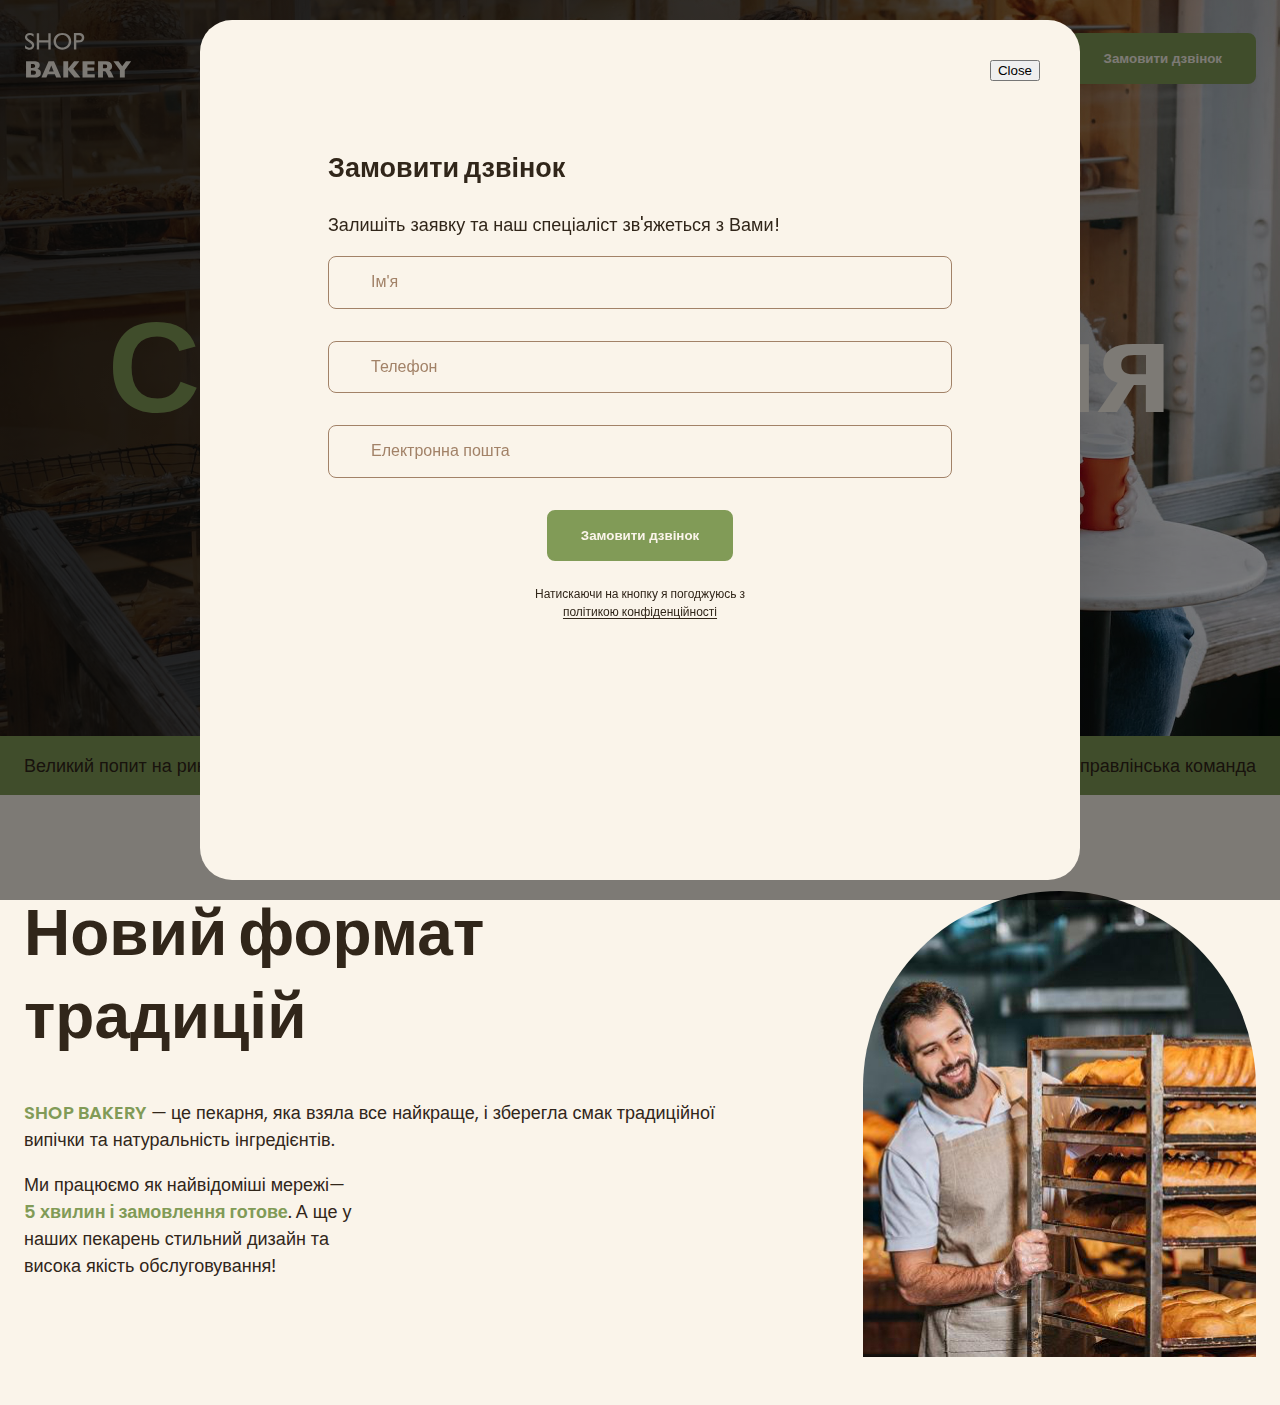
==== commit cb029a92: "upgraded adaptation" ====
--- a/index.html
+++ b/index.html
@@ -75,7 +75,7 @@
           </ul>
         </div>
       </section>
-      <!-- <section class="traditions-section section" id="traditions-section">
+      <section class="traditions-section section" id="traditions-section">
         <div class="container">
           <div class="traditions-section__container">
             <div class="traditions-section__content">
@@ -100,12 +100,14 @@
               </p>
             </div>
             <img
+              class="traditions-section__image"
+              srcset="./images/baker-man.jpg 1x, ./images/baker-man@2x.jpg 2x"
               src="./images/baker-man.jpg"
               alt="Чоловік пекар дивиться на батони і посміхається"
             />
           </div>
         </div>
-      </section> -->
+      </section>
       <!-- <section class="chefs-section section" id="chefs-section">
         <div class="container">
           <h2
--- a/css/main.min.css
+++ b/css/main.min.css
@@ -1 +1 @@
-@font-face{font-display:swap;font-family:"Poppins";font-weight:300;src:url("../fonts/poppins-v20-latin-300.woff2") format("woff2")}@font-face{font-display:swap;font-family:"Poppins";font-weight:400;src:url("../fonts/poppins-v20-latin-regular.woff2") format("woff2")}@font-face{font-display:swap;font-family:"Poppins";font-weight:600;src:url("../fonts/poppins-v20-latin-600.woff2") format("woff2")}@font-face{font-display:swap;font-family:"Poppins";font-weight:900;src:url("../fonts/poppins-v20-latin-900.woff2") format("woff2")}:root{--color-primary-dark: #31261a;--color-primary-light: #faf4ea;--color-brand-dark: #465929;--color-brand-normal: #819b57;--color-brand-light: #cfcfbc;--color-secondary-dark: #a28268}*,*::before,*::after{-webkit-box-sizing:border-box;box-sizing:border-box}body{color:var(--color-primary-dark);background-color:var(--color-primary-light);font-family:"Poppins",sans-serif;font-size:18px;font-weight:400;line-height:1.5;margin:0}h1,h2,h3,h4,h5,p{margin-top:0}a{display:inline-block}address{font-style:normal}ul{margin:0;padding:0;list-style-type:none}.text-brand{color:var(--color-brand-normal)}.text-brand-dark{color:var(--color-brand-dark)}.text-bold{font-weight:600}.text-uppercase{text-transform:uppercase}.visually-hidden{position:absolute;left:-10000px;top:auto;width:1px;height:1px;overflow:hidden}.button{display:block;padding:16px 32px;color:var(--color-primary-light);font-weight:600;background-color:var(--color-brand-normal);border:2px solid var(--color-brand-normal);border-radius:8px;cursor:pointer}.button:hover{color:var(--color-brand-dark);background-color:rgba(0,0,0,0)}.carousel-button{display:-webkit-box;display:-ms-flexbox;display:flex;-webkit-box-align:center;-ms-flex-align:center;align-items:center;-webkit-box-pack:center;-ms-flex-pack:center;justify-content:center;-ms-flex-negative:0;flex-shrink:0;width:44px;height:44px;padding:0;fill:var(--color-primary-dark);background-color:rgba(0,0,0,0);border-radius:50%;border:1px solid var(--color-primary-dark);cursor:pointer}.carousel-button:hover{background-color:var(--color-primary-dark);fill:var(--color-primary-light)}.carousel-button.next{-webkit-transform:rotate(180deg);transform:rotate(180deg)}.chef-card{display:-webkit-box;display:-ms-flexbox;display:flex;gap:30px}.chef-card__photo{border-radius:4px 4px 4px 200px;-webkit-box-shadow:-16px 16px 0 0 var(--color-primary-light),-16px 16px 0 2px var(--color-secondary-dark);box-shadow:-16px 16px 0 0 var(--color-primary-light),-16px 16px 0 2px var(--color-secondary-dark)}.chef-card__title{margin-bottom:16px;font-size:40px;font-weight:600}.chef-card__text{margin-bottom:24px}.chef-card__text:last-child{margin-bottom:0}.format-card{position:relative;display:-webkit-box;display:-ms-flexbox;display:flex;-webkit-box-orient:vertical;-webkit-box-direction:normal;-ms-flex-direction:column;flex-direction:column;-webkit-box-pack:end;-ms-flex-pack:end;justify-content:flex-end;height:444px;padding:24px;background-image:-webkit-gradient(linear, left top, left bottom, color-stop(55.21%, rgba(49, 38, 26, 0)), color-stop(72.92%, rgba(49, 38, 26, 0.71)), to(var(--color-primary-dark)));background-image:linear-gradient(180deg, rgba(49, 38, 26, 0) 55.21%, rgba(49, 38, 26, 0.71) 72.92%, var(--color-primary-dark));border:1px solid bisque;border-radius:16px;-webkit-transition:-webkit-transform .3s;transition:-webkit-transform .3s;transition:transform .3s;transition:transform .3s, -webkit-transform .3s}.format-card:hover{-webkit-transform:scale(1.05);transform:scale(1.05)}.format-card__image{position:absolute;top:0;left:0;width:100%;height:100%;z-index:-1}.format-card__title{font-size:24px;font-weight:600;color:var(--color-primary-light)}.format-card__text{font-size:14px;font-weight:300;color:var(--color-primary-light)}.input{position:relative}.input__label{position:absolute;left:42px;top:16px}.input__control{padding:16px 42px;width:100%;font-size:16px;line-height:1.17;border:1px solid var(--color-secondary-dark);border-radius:8px;background-color:rgba(0,0,0,0)}.input__control:focus{border-color:var(--color-brand-normal);outline:none}.input__control::-webkit-input-placeholder{color:var(--color-secondary-dark);font-size:16px;line-height:1.17}.input__control::-moz-placeholder{color:var(--color-secondary-dark);font-size:16px;line-height:1.17}.input__control:-ms-input-placeholder{color:var(--color-secondary-dark);font-size:16px;line-height:1.17}.input__control::-ms-input-placeholder{color:var(--color-secondary-dark);font-size:16px;line-height:1.17}.input__control::placeholder{color:var(--color-secondary-dark);font-size:16px;line-height:1.17}.input__control:focus::-webkit-input-placeholder{color:var(--color-primary-dark)}.input__control:focus::-moz-placeholder{color:var(--color-primary-dark)}.input__control:focus:-ms-input-placeholder{color:var(--color-primary-dark)}.input__control:focus::-ms-input-placeholder{color:var(--color-primary-dark)}.input__control:focus::placeholder{color:var(--color-primary-dark)}.link{color:var(--color-primary-light);text-decoration:none;text-decoration:none;-webkit-transition:color .3s;transition:color .3s}.link:hover{color:var(--color-brand-normal)}.advantages-section{padding:16px 0}@media screen and (min-width: 768px){.advantages-section{background-color:var(--color-brand-normal)}}.advantages-section__list{display:-webkit-box;display:-ms-flexbox;display:flex;-webkit-box-orient:vertical;-webkit-box-direction:normal;-ms-flex-direction:column;flex-direction:column;gap:16px;padding:24px 40px;background-color:var(--color-brand-light);border-radius:24px}@media screen and (min-width: 768px){.advantages-section__list{-webkit-box-orient:horizontal;-webkit-box-direction:normal;-ms-flex-direction:row;flex-direction:row;-webkit-box-pack:justify;-ms-flex-pack:justify;justify-content:space-between;gap:40px;background-color:rgba(0,0,0,0);padding:0}}.advantages-section__item{font-size:14px;font-weight:300}@media screen and (min-width: 768px){.advantages-section__item{color:var(--color-primary-light);font-size:20px}}.chefs-section__title{position:relative;margin:0 auto 80px}.chefs-section__title::before,.chefs-section__title::after{position:absolute;bottom:24px;width:352px;border:2px solid var(--color-brand-light);content:""}.chefs-section__title::before{left:0}.chefs-section__title::after{right:0}.chefs-section__list{display:-webkit-box;display:-ms-flexbox;display:flex;-ms-flex-wrap:wrap;flex-wrap:wrap;gap:40px 30px}.chefs-section__item{-ms-flex-preferred-size:calc((100% - 30px)/2);flex-basis:calc((100% - 30px)/2)}.contact-section{padding-bottom:96px}.contact-section__container{display:-webkit-box;display:-ms-flexbox;display:flex;gap:32px}.contact-section__title{margin-bottom:16px}.contact-section__form-field{margin-bottom:24px}.contact-section__ button{display:block !important;margin:0 auto 16px}.contact-section__map{-ms-flex-negative:0;flex-shrink:0;border-radius:16px;border:none}.container{width:100%;max-width:1288px;margin:0 auto;padding:0 24px}.footer{padding:32px 0;position:relative;background-color:var(--color-primary-dark);background-image:url(../images/footer-background.png);background-repeat:no-repeat;background-size:cover;background-position:center}.footer::before,.footer::after{position:absolute;bottom:0;background-repeat:no-repeat;content:""}.footer::before{width:180px;height:120px;left:0;background-image:url("../images/decor-bread-small.png")}.footer::after{width:380px;height:190px;right:0;background-image:url("../images/decor-bread-large.png")}.footer-container{display:-webkit-box;display:-ms-flexbox;display:flex;gap:20px}.footer-nav,.footer-address{display:-webkit-box;display:-ms-flexbox;display:flex;-ms-flex-preferred-size:50%;flex-basis:50%;gap:20px}.footer-logo,.footer-menu{-webkit-box-flex:1;-ms-flex-positive:1;flex-grow:1}.address-list,.address-info{-webkit-box-flex:1;-ms-flex-positive:1;flex-grow:1}.address-link{color:var(--color-primary-light);font-size:16px;font-weight:300;text-decoration:none}.address-link:hover{color:var(--color-brand-normal)}.address-icon{fill:var(--color-primary-light)}.address-icon:hover{fill:var(--color-brand-normal)}.address-copyright{font-size:14px}.form-terms{margin:0 auto;max-width:220px;font-weight:500;font-size:12px;line-height:1.5;text-align:center}.form-terms__link{color:var(--color-primary-dark);text-underline-offset:2px}.formats-section__container{display:-webkit-box;display:-ms-flexbox;display:flex;-webkit-box-align:center;-ms-flex-align:center;align-items:center;gap:32px}.formats-section__list{display:-webkit-box;display:-ms-flexbox;display:flex;-ms-flex-wrap:wrap;flex-wrap:wrap;gap:20px}.formats-section__item{-ms-flex-preferred-size:calc((100% - 40px)/3);flex-basis:calc((100% - 40px)/3)}.header{position:absolute;top:0;left:0;width:100%;padding-top:16px}@media screen and (min-width: 1280px){.header{padding-top:32px}}.header__container{display:-webkit-box;display:-ms-flexbox;display:flex;-webkit-box-align:center;-ms-flex-align:center;align-items:center;gap:40px}.header__nav{display:-webkit-box;display:-ms-flexbox;display:flex;-webkit-box-align:center;-ms-flex-align:center;align-items:center;-webkit-box-flex:1;-ms-flex-positive:1;flex-grow:1;gap:40px}.header__menu{display:none}@media screen and (min-width: 1280px){.header__menu{display:-webkit-box;display:-ms-flexbox;display:flex;gap:64px;-webkit-box-flex:1;-ms-flex-positive:1;flex-grow:1;-webkit-box-pack:center;-ms-flex-pack:center;justify-content:center}}.header__button{display:none}@media screen and (min-width: 1280px){.header__button{display:block}}.header__burger{background-color:rgba(0,0,0,0);border:none;width:24px;height:24px;padding:0;fill:var(--color-primary-light)}@media screen and (min-width: 1280px){.header__burger{display:none}}.hero-section{padding:124px 0;background-image:linear-gradient(102.76deg, rgba(18, 18, 17, 0.78) 2.03%, rgba(18, 18, 17, 0.6) 58.46%, rgba(18, 18, 17, 0) 90.36%),url("../images/hero-section-background.jpg");background-repeat:no-repeat;background-position:center top;background-size:cover}@media screen and (min-width: 1280px){.hero-section{padding:272px 0}}.hero-section__title{margin-bottom:48px;color:var(--color-primary-light);text-align:center;font-size:67px;line-height:1;font-weight:900}@media screen and (min-width: 1280px){.hero-section__title{margin-bottom:0;font-size:128px;line-height:1.5}}.hero-section__button{margin:0 auto}@media screen and (min-width: 1280px){.hero-section__button{display:none}}.mobile-menu{position:fixed;top:0;left:0;width:100%;height:100%;background-color:var(--color-primary-light);-webkit-transform:translateX(100%);transform:translateX(100%);-webkit-transition:-webkit-transform .3s;transition:-webkit-transform .3s;transition:transform .3s;transition:transform .3s, -webkit-transform .3s}.mobile-menu.is-open{-webkit-transform:translateX(0);transform:translateX(0)}.mobile-menu__btn-close{position:absolute;top:16px;right:24px}.backdrop{position:fixed;top:0;left:0;right:0;bottom:0;display:-webkit-box;display:-ms-flexbox;display:flex;-webkit-box-align:center;-ms-flex-align:center;align-items:center;-webkit-box-pack:center;-ms-flex-pack:center;justify-content:center;padding:20px 0;background-color:rgba(0,0,0,.5);-webkit-transition:opacity .3s,visibility .3s;transition:opacity .3s,visibility .3s}.backdrop.is-hidden{opacity:0;visibility:hidden;pointer-events:none}.modal{position:relative;width:100%;max-width:880px;height:100%;max-height:880px;padding:128px;background-color:var(--color-primary-light);border-radius:32px;overflow-y:auto}.modal__btn-close{position:absolute;top:40px;right:40px}.modal__form-field{margin-bottom:32px}.modal__button{margin:0 auto 24px}.section{padding:48px 0px}.section__title{font-size:64px;font-weight:900;line-height:1.3}.section__title--centered{text-align:center}.traditions-section{padding-top:96px}.traditions-section__container{display:-webkit-box;display:-ms-flexbox;display:flex;-webkit-box-pack:justify;-ms-flex-pack:justify;justify-content:space-between;gap:40px}.traditions-section__content{max-width:710px}.traditions-section__title{margin-bottom:42px}.traditions-section__text--limited{max-width:330px}/*# sourceMappingURL=main.min.css.map */+@font-face{font-display:swap;font-family:"Poppins";font-weight:300;src:url("../fonts/poppins-v20-latin-300.woff2") format("woff2")}@font-face{font-display:swap;font-family:"Poppins";font-weight:400;src:url("../fonts/poppins-v20-latin-regular.woff2") format("woff2")}@font-face{font-display:swap;font-family:"Poppins";font-weight:600;src:url("../fonts/poppins-v20-latin-600.woff2") format("woff2")}@font-face{font-display:swap;font-family:"Poppins";font-weight:900;src:url("../fonts/poppins-v20-latin-900.woff2") format("woff2")}:root{--color-primary-dark: #31261a;--color-primary-light: #faf4ea;--color-brand-dark: #465929;--color-brand-normal: #819b57;--color-brand-light: #cfcfbc;--color-secondary-dark: #a28268}*,*::before,*::after{-webkit-box-sizing:border-box;box-sizing:border-box}body{color:var(--color-primary-dark);background-color:var(--color-primary-light);font-family:"Poppins",sans-serif;font-size:16px;font-weight:300;line-height:1.5;margin:0}@media screen and (min-width: 768px){body{font-size:18px;font-weight:400}}h1,h2,h3,h4,h5,p{margin-top:0}a{display:inline-block}address{font-style:normal}ul{margin:0;padding:0;list-style-type:none}.text-brand{color:var(--color-brand-normal)}.text-brand-dark{color:var(--color-brand-dark)}.text-bold{font-weight:600}.text-uppercase{text-transform:uppercase}.visually-hidden{position:absolute;left:-10000px;top:auto;width:1px;height:1px;overflow:hidden}.button{display:block;padding:16px 32px;color:var(--color-primary-light);font-weight:600;background-color:var(--color-brand-normal);border:2px solid var(--color-brand-normal);border-radius:8px;cursor:pointer}.button:hover{color:var(--color-brand-dark);background-color:rgba(0,0,0,0)}.carousel-button{display:-webkit-box;display:-ms-flexbox;display:flex;-webkit-box-align:center;-ms-flex-align:center;align-items:center;-webkit-box-pack:center;-ms-flex-pack:center;justify-content:center;-ms-flex-negative:0;flex-shrink:0;width:44px;height:44px;padding:0;fill:var(--color-primary-dark);background-color:rgba(0,0,0,0);border-radius:50%;border:1px solid var(--color-primary-dark);cursor:pointer}.carousel-button:hover{background-color:var(--color-primary-dark);fill:var(--color-primary-light)}.carousel-button.next{-webkit-transform:rotate(180deg);transform:rotate(180deg)}.chef-card{display:-webkit-box;display:-ms-flexbox;display:flex;gap:30px}.chef-card__photo{border-radius:4px 4px 4px 200px;-webkit-box-shadow:-16px 16px 0 0 var(--color-primary-light),-16px 16px 0 2px var(--color-secondary-dark);box-shadow:-16px 16px 0 0 var(--color-primary-light),-16px 16px 0 2px var(--color-secondary-dark)}.chef-card__title{margin-bottom:16px;font-size:40px;font-weight:600}.chef-card__text{margin-bottom:24px}.chef-card__text:last-child{margin-bottom:0}.format-card{position:relative;display:-webkit-box;display:-ms-flexbox;display:flex;-webkit-box-orient:vertical;-webkit-box-direction:normal;-ms-flex-direction:column;flex-direction:column;-webkit-box-pack:end;-ms-flex-pack:end;justify-content:flex-end;height:444px;padding:24px;background-image:-webkit-gradient(linear, left top, left bottom, color-stop(55.21%, rgba(49, 38, 26, 0)), color-stop(72.92%, rgba(49, 38, 26, 0.71)), to(var(--color-primary-dark)));background-image:linear-gradient(180deg, rgba(49, 38, 26, 0) 55.21%, rgba(49, 38, 26, 0.71) 72.92%, var(--color-primary-dark));border:1px solid bisque;border-radius:16px;-webkit-transition:-webkit-transform .3s;transition:-webkit-transform .3s;transition:transform .3s;transition:transform .3s, -webkit-transform .3s}.format-card:hover{-webkit-transform:scale(1.05);transform:scale(1.05)}.format-card__image{position:absolute;top:0;left:0;width:100%;height:100%;z-index:-1}.format-card__title{font-size:24px;font-weight:600;color:var(--color-primary-light)}.format-card__text{font-size:14px;font-weight:300;color:var(--color-primary-light)}.input{position:relative}.input__label{position:absolute;left:42px;top:16px}.input__control{padding:16px 42px;width:100%;font-size:16px;line-height:1.17;border:1px solid var(--color-secondary-dark);border-radius:8px;background-color:rgba(0,0,0,0)}.input__control:focus{border-color:var(--color-brand-normal);outline:none}.input__control::-webkit-input-placeholder{color:var(--color-secondary-dark);font-size:16px;line-height:1.17}.input__control::-moz-placeholder{color:var(--color-secondary-dark);font-size:16px;line-height:1.17}.input__control:-ms-input-placeholder{color:var(--color-secondary-dark);font-size:16px;line-height:1.17}.input__control::-ms-input-placeholder{color:var(--color-secondary-dark);font-size:16px;line-height:1.17}.input__control::placeholder{color:var(--color-secondary-dark);font-size:16px;line-height:1.17}.input__control:focus::-webkit-input-placeholder{color:var(--color-primary-dark)}.input__control:focus::-moz-placeholder{color:var(--color-primary-dark)}.input__control:focus:-ms-input-placeholder{color:var(--color-primary-dark)}.input__control:focus::-ms-input-placeholder{color:var(--color-primary-dark)}.input__control:focus::placeholder{color:var(--color-primary-dark)}.link{color:var(--color-primary-light);text-decoration:none;text-decoration:none;-webkit-transition:color .3s;transition:color .3s}.link:hover{color:var(--color-brand-normal)}.advantages-section{padding:16px 0}@media screen and (min-width: 768px){.advantages-section{background-color:var(--color-brand-normal)}}.advantages-section__list{display:-webkit-box;display:-ms-flexbox;display:flex;-webkit-box-orient:vertical;-webkit-box-direction:normal;-ms-flex-direction:column;flex-direction:column;gap:16px;padding:24px 40px;background-color:var(--color-brand-light);border-radius:24px}@media screen and (min-width: 768px){.advantages-section__list{-webkit-box-orient:horizontal;-webkit-box-direction:normal;-ms-flex-direction:row;flex-direction:row;-webkit-box-pack:justify;-ms-flex-pack:justify;justify-content:space-between;gap:40px;background-color:rgba(0,0,0,0);padding:0}}.advantages-section__item{font-size:14px;font-weight:300}@media screen and (min-width: 768px){.advantages-section__item{color:var(--color-primary-light);font-size:20px}}.chefs-section__title{position:relative;margin:0 auto 80px}.chefs-section__title::before,.chefs-section__title::after{position:absolute;bottom:24px;width:352px;border:2px solid var(--color-brand-light);content:""}.chefs-section__title::before{left:0}.chefs-section__title::after{right:0}.chefs-section__list{display:-webkit-box;display:-ms-flexbox;display:flex;-ms-flex-wrap:wrap;flex-wrap:wrap;gap:40px 30px}.chefs-section__item{-ms-flex-preferred-size:calc((100% - 30px)/2);flex-basis:calc((100% - 30px)/2)}.contact-section{padding-bottom:96px}.contact-section__container{display:-webkit-box;display:-ms-flexbox;display:flex;gap:32px}.contact-section__title{margin-bottom:16px}.contact-section__form-field{margin-bottom:24px}.contact-section__ button{display:block !important;margin:0 auto 16px}.contact-section__map{-ms-flex-negative:0;flex-shrink:0;border-radius:16px;border:none}.container{width:100%;max-width:1288px;margin:0 auto;padding:0 24px}.footer{padding:32px 0;position:relative;background-color:var(--color-primary-dark);background-image:url(../images/footer-background.png);background-repeat:no-repeat;background-size:cover;background-position:center}.footer::before,.footer::after{position:absolute;bottom:0;background-repeat:no-repeat;content:""}.footer::before{width:180px;height:120px;left:0;background-image:url("../images/decor-bread-small.png")}.footer::after{width:380px;height:190px;right:0;background-image:url("../images/decor-bread-large.png")}.footer-container{display:-webkit-box;display:-ms-flexbox;display:flex;gap:20px}.footer-nav,.footer-address{display:-webkit-box;display:-ms-flexbox;display:flex;-ms-flex-preferred-size:50%;flex-basis:50%;gap:20px}.footer-logo,.footer-menu{-webkit-box-flex:1;-ms-flex-positive:1;flex-grow:1}.address-list,.address-info{-webkit-box-flex:1;-ms-flex-positive:1;flex-grow:1}.address-link{color:var(--color-primary-light);font-size:16px;font-weight:300;text-decoration:none}.address-link:hover{color:var(--color-brand-normal)}.address-icon{fill:var(--color-primary-light)}.address-icon:hover{fill:var(--color-brand-normal)}.address-copyright{font-size:14px}.form-terms{margin:0 auto;max-width:220px;font-weight:500;font-size:12px;line-height:1.5;text-align:center}.form-terms__link{color:var(--color-primary-dark);text-underline-offset:2px}.formats-section__container{display:-webkit-box;display:-ms-flexbox;display:flex;-webkit-box-align:center;-ms-flex-align:center;align-items:center;gap:32px}.formats-section__list{display:-webkit-box;display:-ms-flexbox;display:flex;-ms-flex-wrap:wrap;flex-wrap:wrap;gap:20px}.formats-section__item{-ms-flex-preferred-size:calc((100% - 40px)/3);flex-basis:calc((100% - 40px)/3)}.header{position:absolute;top:0;left:0;width:100%;padding-top:16px}@media screen and (min-width: 1280px){.header{padding-top:32px}}.header__container{display:-webkit-box;display:-ms-flexbox;display:flex;-webkit-box-align:center;-ms-flex-align:center;align-items:center;gap:40px}.header__nav{display:-webkit-box;display:-ms-flexbox;display:flex;-webkit-box-align:center;-ms-flex-align:center;align-items:center;-webkit-box-flex:1;-ms-flex-positive:1;flex-grow:1;gap:40px}.header__menu{display:none}@media screen and (min-width: 1280px){.header__menu{display:-webkit-box;display:-ms-flexbox;display:flex;gap:64px;-webkit-box-flex:1;-ms-flex-positive:1;flex-grow:1;-webkit-box-pack:center;-ms-flex-pack:center;justify-content:center}}.header__button{display:none}@media screen and (min-width: 1280px){.header__button{display:block}}.header__burger{background-color:rgba(0,0,0,0);border:none;width:24px;height:24px;padding:0;fill:var(--color-primary-light)}@media screen and (min-width: 1280px){.header__burger{display:none}}.hero-section{padding:124px 0;background-image:linear-gradient(102.76deg, rgba(18, 18, 17, 0.78) 2.03%, rgba(18, 18, 17, 0.6) 58.46%, rgba(18, 18, 17, 0) 90.36%),url("../images/hero-section-background.jpg");background-repeat:no-repeat;background-position:center top;background-size:cover}@media screen and (min-width: 1280px){.hero-section{padding:272px 0}}@media screen and (min-device-pixel-ratio: 2),(-webkit-min-device-pixel-ratio: 2),(min-resolution: 192dpi),(min-resolution: 2dppx){.hero-section{background-image:linear-gradient(102.76deg, rgba(18, 18, 17, 0.78) 2.03%, rgba(18, 18, 17, 0.6) 58.46%, rgba(18, 18, 17, 0) 90.36%),url("../images/hero-section-background@2x.jpg")}}.hero-section__title{margin-bottom:48px;color:var(--color-primary-light);text-align:center;font-size:67px;line-height:1;font-weight:900}@media screen and (min-width: 1280px){.hero-section__title{margin-bottom:0;font-size:128px;line-height:1.5}}.hero-section__button{margin:0 auto}@media screen and (min-width: 1280px){.hero-section__button{display:none}}.mobile-menu{position:fixed;top:0;left:0;width:100%;height:100%;background-color:var(--color-primary-light);-webkit-transform:translateX(100%);transform:translateX(100%);-webkit-transition:-webkit-transform .3s;transition:-webkit-transform .3s;transition:transform .3s;transition:transform .3s, -webkit-transform .3s}.mobile-menu.is-open{-webkit-transform:translateX(0);transform:translateX(0)}.mobile-menu__btn-close{position:absolute;top:16px;right:24px}.backdrop{position:fixed;top:0;left:0;right:0;bottom:0;display:-webkit-box;display:-ms-flexbox;display:flex;-webkit-box-align:center;-ms-flex-align:center;align-items:center;-webkit-box-pack:center;-ms-flex-pack:center;justify-content:center;padding:20px 0;background-color:rgba(0,0,0,.5);-webkit-transition:opacity .3s,visibility .3s;transition:opacity .3s,visibility .3s}.backdrop.is-hidden{opacity:0;visibility:hidden;pointer-events:none}.modal{position:relative;width:100%;max-width:880px;height:100%;max-height:880px;padding:128px;background-color:var(--color-primary-light);border-radius:32px;overflow-y:auto}.modal__btn-close{position:absolute;top:40px;right:40px}.modal__form-field{margin-bottom:32px}.modal__button{margin:0 auto 24px}.section{padding:20px 0px}@media screen and (min-width: 768px){.section{padding:48px 0px}}.section__title{font-size:32px;font-weight:900;line-height:1.5}@media screen and (min-width: 768px){.section__title{font-size:64px;line-height:1.3}}.section__title--centered{text-align:center}.traditions-section{padding-top:40px}@media screen and (min-width: 768px){.traditions-section{padding-top:96px}}.traditions-section__container{display:-webkit-box;display:-ms-flexbox;display:flex;-webkit-box-align:start;-ms-flex-align:start;align-items:flex-start;-webkit-box-pack:justify;-ms-flex-pack:justify;justify-content:space-between;gap:40px}.traditions-section__content{max-width:710px}.traditions-section__title{margin-bottom:42px}.traditions-section__text--limited{max-width:330px}.traditions-section__image{display:none;border-radius:400px 400px 0px 0px}@media screen and (min-width: 768px){.traditions-section__image{display:block}}/*# sourceMappingURL=main.min.css.map */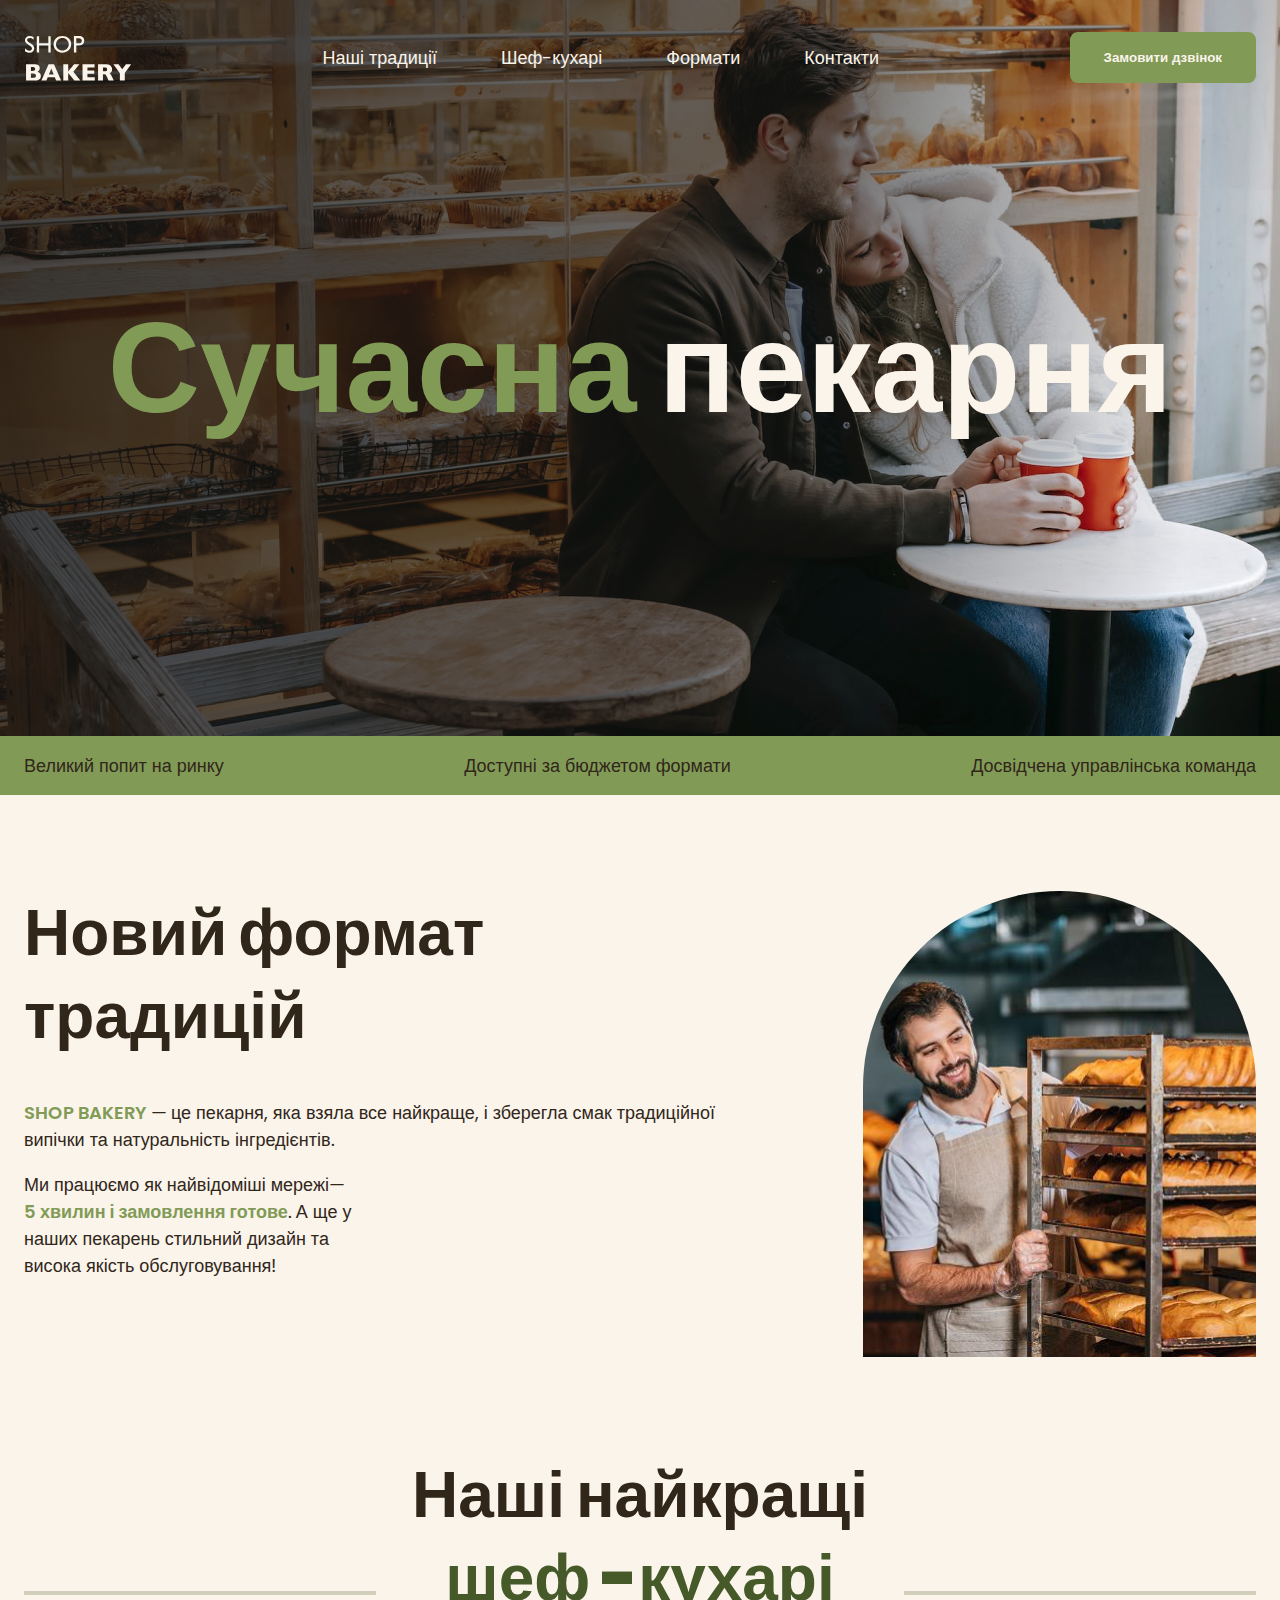
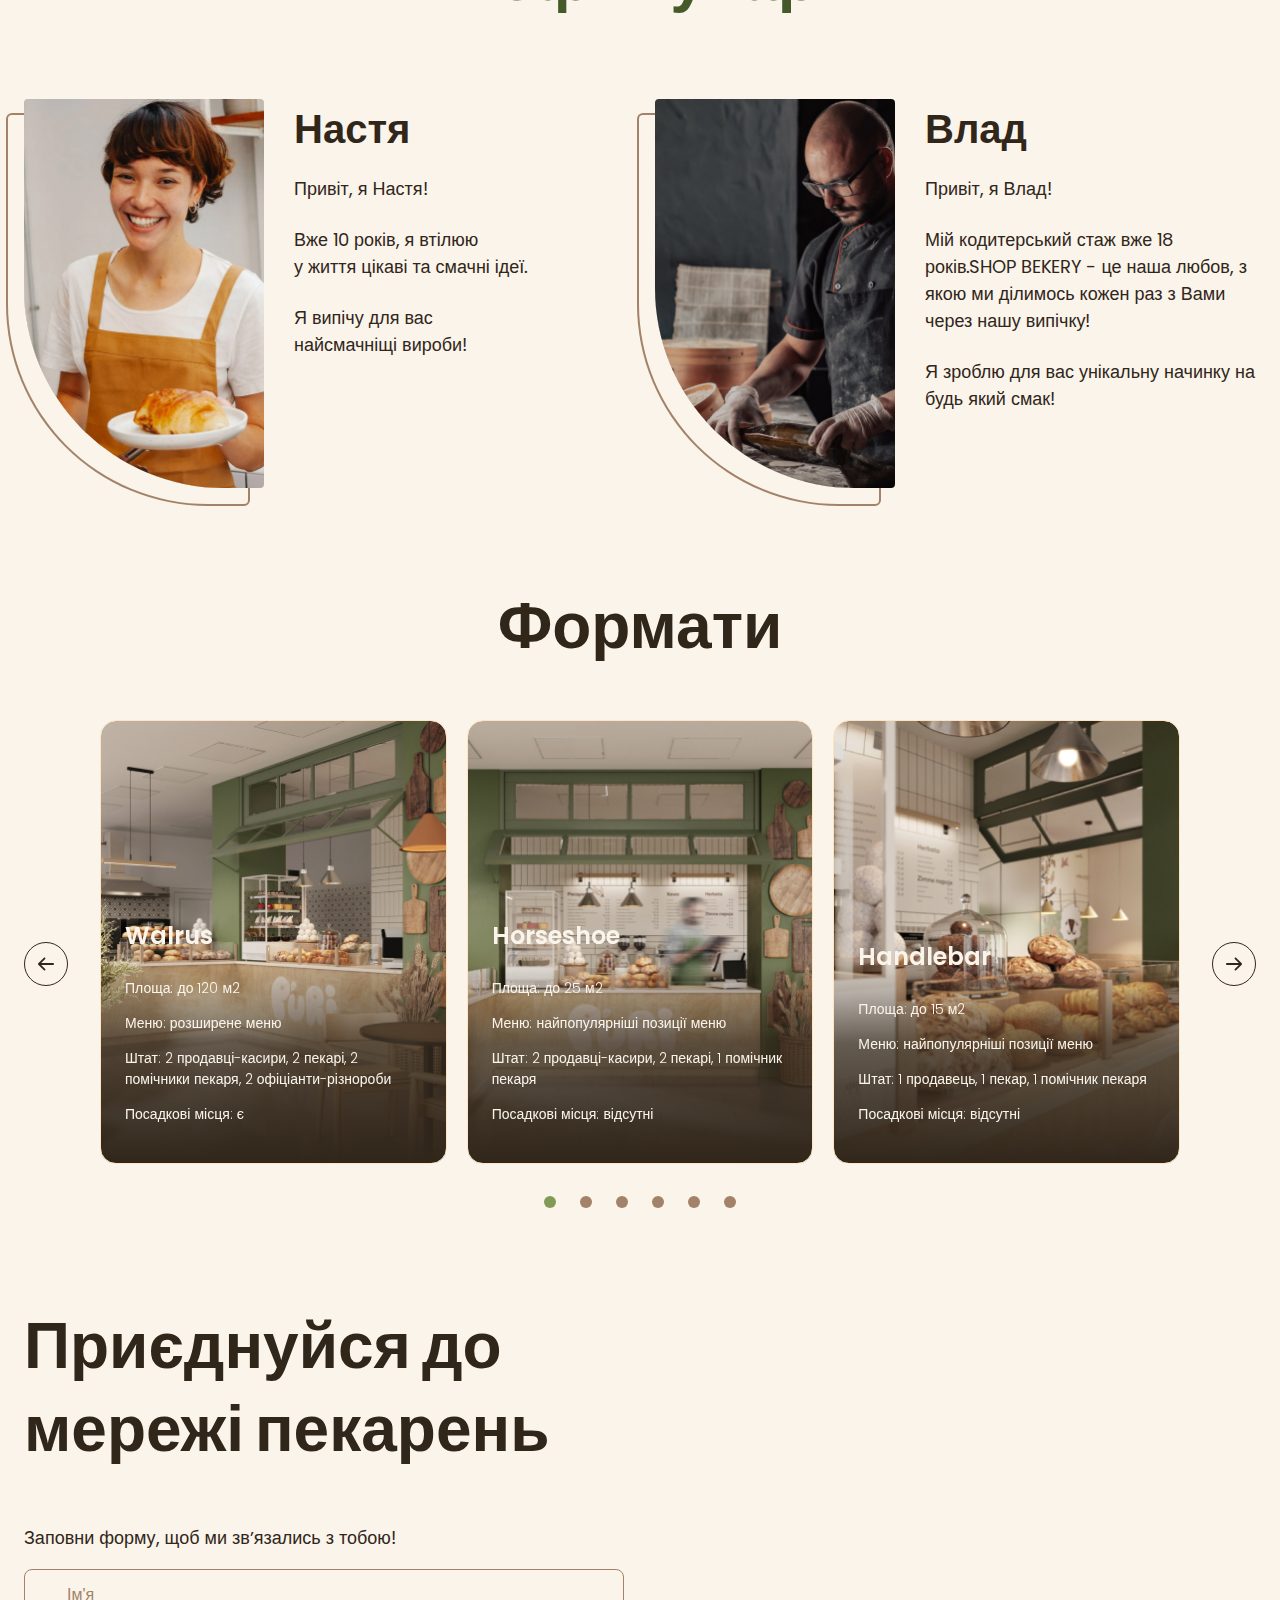
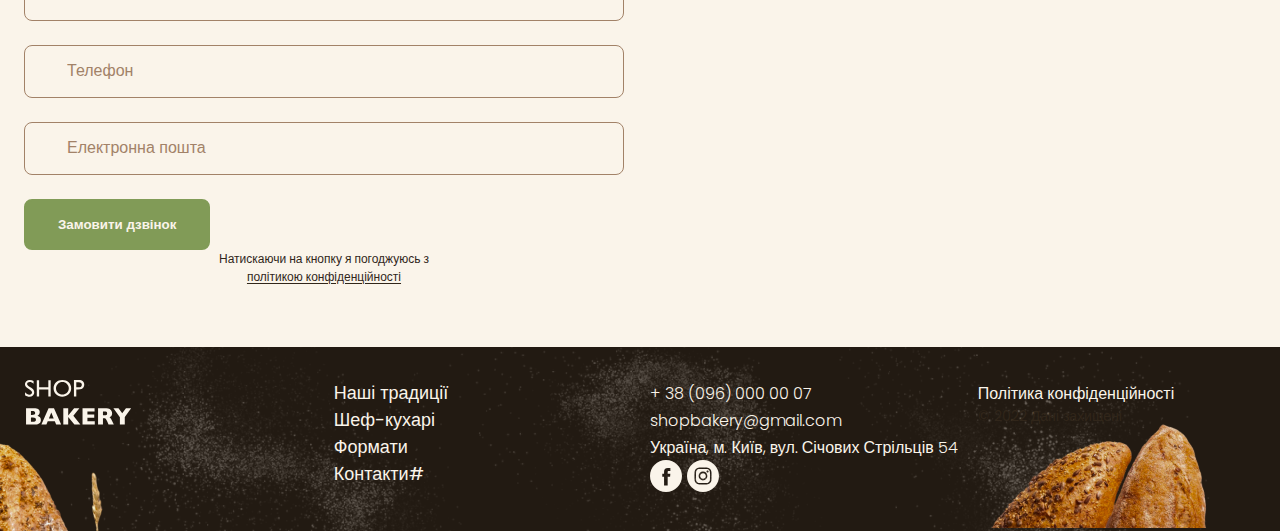
==== commit d9216fcf: "finished adaptation" ====
--- a/index.html
+++ b/index.html
@@ -11,6 +11,10 @@
       rel="stylesheet"
     /> -->
     <link rel="stylesheet" href="./css/main.min.css" />
+    <link
+      rel="stylesheet"
+      href="https://cdn.jsdelivr.net/npm/swiper@11/swiper-bundle.min.css"
+    />
   </head>
   <body>
     <header class="header">
@@ -108,7 +112,7 @@
           </div>
         </div>
       </section>
-      <!-- <section class="chefs-section section" id="chefs-section">
+      <section class="chefs-section section" id="chefs-section">
         <div class="container">
           <h2
             class="chefs-section__title section__title section__title--centered"
@@ -161,82 +165,151 @@
             </li>
           </ul>
         </div>
-      </section> -->
-      <!-- <section class="formats-section section" id="formats-section">
+      </section>
+      <section class="formats-section section" id="formats-section">
         <div class="container">
           <h2
             class="formats-section__title section__title section__title--centered"
           >
             Формати
           </h2>
-          <div class="formats-section__container">
-            <button class="carousel-button next" type="button">
+          <div class="formats-section__slider">
+            <button
+              class="formats-section__button carousel-button next"
+              type="button"
+            >
               <svg width="16" height="16">
                 <use href="./images/icons.svg#icon-arrow"></use>
               </svg>
             </button>
-            <ul class="formats-section__list">
-              <li class="formats-section__item">
-                <article class="format-card">
-                  <img
-                    class="format-card__image"
-                    src="./images/warlus.jpg"
-                    alt="Walrus format"
-                  />
-                  <h3 class="format-card__title" lang="en">Walrus</h3>
-                  <div class="format-card__text">
-                    <p>Площа: до 120 м2</p>
-                    <p>Меню: розширене меню</p>
-                    <p>
-                      Штат: 2 продавці-касири, 2 пекарі, 2 помічники пекаря, 2
-                      офіціанти-різнороби
-                    </p>
-                    <p>Посадкові місця: є</p>
-                  </div>
-                </article>
-              </li>
-              <li class="formats-section__item">
-                <article class="format-card">
-                  <img
-                    class="format-card__image"
-                    src="./images/horseshoe.jpg"
-                    alt="Horseshoe format"
-                  />
-                  <h3 class="format-card__title" lang="en">Horseshoe</h3>
-                  <div class="format-card__text">
-                    <p>Площа: до 25 м2</p>
-                    <p>Меню: найпопулярніші позиції меню</p>
-                    <p>Штат: 2 продавці-касири, 2 пекарі, 1 помічник пекаря</p>
-                    <p>Посадкові місця: відсутні</p>
-                  </div>
-                </article>
-              </li>
-              <li class="formats-section__item">
-                <article class="format-card">
-                  <img
-                    class="format-card__image"
-                    src="./images/handlebar.jpg"
-                    alt="Handlebar format"
-                  />
-                  <h3 class="format-card__title" lang="en">Handlebar</h3>
-                  <div class="format-card__text">
-                    <p>Площа: до 15 м2</p>
-                    <p>Меню: найпопулярніші позиції меню</p>
-                    <p>Штат: 1 продавець, 1 пекар, 1 помічник пекаря</p>
-                    <p>Посадкові місця: відсутні</p>
-                  </div>
-                </article>
-              </li>
-            </ul>
-            <button class="carousel-button" type="button">
+            <div class="formats-section__container swiper-container">
+              <ul class="formats-section__list swiper-wrapper">
+                <li class="swiper-slide">
+                  <article class="format-card">
+                    <img
+                      class="format-card__image"
+                      src="./images/warlus.jpg"
+                      alt="Walrus format"
+                    />
+                    <h3 class="format-card__title" lang="en">Walrus</h3>
+                    <div class="format-card__text">
+                      <p>Площа: до 120 м2</p>
+                      <p>Меню: розширене меню</p>
+                      <p>
+                        Штат: 2 продавці-касири, 2 пекарі, 2 помічники пекаря, 2
+                        офіціанти-різнороби
+                      </p>
+                      <p>Посадкові місця: є</p>
+                    </div>
+                  </article>
+                </li>
+                <li class="swiper-slide">
+                  <article class="format-card">
+                    <img
+                      class="format-card__image"
+                      src="./images/horseshoe.jpg"
+                      alt="Horseshoe format"
+                    />
+                    <h3 class="format-card__title" lang="en">Horseshoe</h3>
+                    <div class="format-card__text">
+                      <p>Площа: до 25 м2</p>
+                      <p>Меню: найпопулярніші позиції меню</p>
+                      <p>
+                        Штат: 2 продавці-касири, 2 пекарі, 1 помічник пекаря
+                      </p>
+                      <p>Посадкові місця: відсутні</p>
+                    </div>
+                  </article>
+                </li>
+                <li class="swiper-slide">
+                  <article class="format-card">
+                    <img
+                      class="format-card__image"
+                      src="./images/handlebar.jpg"
+                      alt="Handlebar format"
+                    />
+                    <h3 class="format-card__title" lang="en">Handlebar</h3>
+                    <div class="format-card__text">
+                      <p>Площа: до 15 м2</p>
+                      <p>Меню: найпопулярніші позиції меню</p>
+                      <p>Штат: 1 продавець, 1 пекар, 1 помічник пекаря</p>
+                      <p>Посадкові місця: відсутні</p>
+                    </div>
+                  </article>
+                </li>
+                <li class="swiper-slide">
+                  <article class="format-card">
+                    <img
+                      class="format-card__image"
+                      src="./images/warlus.jpg"
+                      alt="Walrus format"
+                    />
+                    <h3 class="format-card__title" lang="en">Walrus</h3>
+                    <div class="format-card__text">
+                      <p>Площа: до 120 м2</p>
+                      <p>Меню: розширене меню</p>
+                      <p>
+                        Штат: 2 продавці-касири, 2 пекарі, 2 помічники пекаря, 2
+                        офіціанти-різнороби
+                      </p>
+                      <p>Посадкові місця: є</p>
+                    </div>
+                  </article>
+                </li>
+                <li class="swiper-slide">
+                  <article class="format-card">
+                    <img
+                      class="format-card__image"
+                      src="./images/horseshoe.jpg"
+                      alt="Horseshoe format"
+                    />
+                    <h3 class="format-card__title" lang="en">Horseshoe</h3>
+                    <div class="format-card__text">
+                      <p>Площа: до 25 м2</p>
+                      <p>Меню: найпопулярніші позиції меню</p>
+                      <p>
+                        Штат: 2 продавці-касири, 2 пекарі, 1 помічник пекаря
+                      </p>
+                      <p>Посадкові місця: відсутні</p>
+                    </div>
+                  </article>
+                </li>
+                <li class="swiper-slide">
+                  <article class="format-card">
+                    <img
+                      class="format-card__image"
+                      src="./images/handlebar.jpg"
+                      alt="Handlebar format"
+                    />
+                    <h3 class="format-card__title" lang="en">Handlebar</h3>
+                    <div class="format-card__text">
+                      <p>Площа: до 15 м2</p>
+                      <p>Меню: найпопулярніші позиції меню</p>
+                      <p>Штат: 1 продавець, 1 пекар, 1 помічник пекаря</p>
+                      <p>Посадкові місця: відсутні</p>
+                    </div>
+                  </article>
+                </li>
+              </ul>
+              <div class="pagination">
+                <span class="pagination__button"></span>
+                <span class="pagination__button"></span>
+                <span class="pagination__button"></span>
+                <span class="pagination__button"></span>
+              </div>
+            </div>
+            <button
+              class="formats-section__button carousel-button prev"
+              type="button"
+            >
               <svg width="16" height="16">
                 <use href="./images/icons.svg#icon-arrow"></use>
               </svg>
             </button>
           </div>
         </div>
-      </section> -->
-      <!-- <section class="contact-section section" id="contact-section">
+      </section>
+      <section class="contact-section section" id="contact-section">
         <div class="container">
           <div class="contact-section__container">
             <div class="contact-section__form">
@@ -296,79 +369,80 @@
             <iframe
               class="contact-section__map"
               src="https://www.google.com/maps/embed?pb=!1m18!1m12!1m3!1d898.0843481759437!2d30.490221505063662!3d50.45663101095701!2m3!1f0!2f0!3f0!3m2!1i1024!2i768!4f13.1!3m3!1m2!1s0x40d4ce637bfe1717%3A0x5370c2254ad1b952!2z0YPQuy4g0KHQtdGH0LXQstGL0YUg0KHRgtGA0LXQu9GM0YbQvtCyLCA1NCwg0JrQuNC10LIsIDAyMDAw!5e0!3m2!1sru!2sua!4v1699896240360!5m2!1sru!2sua"
-              width="603"
-              height="595"
               allowfullscreen=""
               loading="lazy"
               referrerpolicy="no-referrer-when-downgrade"
             ></iframe>
           </div>
         </div>
-      </section> -->
+      </section>
     </main>
-    <!-- <footer class="footer">
+    <footer class="footer">
       <div class="container">
-        <div class="footer-container">
-          <nav class="footer-nav">
-            <div class="footer-logo">
+        <div class="footer__container">
+          <nav class="footer__nav">
+            <div class="footer__logo">
               <a href="#">
                 <img src="images/logo.svg" alt="Логотип сучасної пекарні" />
               </a>
             </div>
-            <ul class="footer-menu">
+            <ul class="footer__menu">
               <li><a class="link" href="#">Наші традиції</a></li>
               <li><a class="link" href="#">Шеф-кухарі</a></li>
               <li><a class="link" href="#">Формати</a></li>
               <li><a class="link" href="#">Контакти#</a></li>
             </ul>
           </nav>
-          <address class="footer-address">
-            <ul class="address-list">
-              <li>
-                <a class="address-link" href="tel:+380960000007"
-                  >+ 38 (096) 000 00 07</a
-                >
-              </li>
-              <li>
-                <a class="address-link" href="mailto:shopbakery@gmail.com"
-                  >shopbakery@gmail.com</a
-                >
-              </li>
-              <li>
-                <a
-                  class="address-link"
-                  href="https://maps.app.goo.gl/SvD66bGZupn16T4t5"
-                  target="_blank"
-                  >Україна, м. Київ, вул. Січових Стрільців 54</a
-                >
-              </li>
-              <li>
+          <address class="footer__address">
+            <div class="footer__address-contacts">
+              <ul class="footer__address-list">
+                <li>
+                  <a class="footer__address-link" href="tel:+380960000007"
+                    >+ 38 (096) 000 00 07</a
+                  >
+                </li>
+                <li>
+                  <a
+                    class="footer__address-link"
+                    href="mailto:shopbakery@gmail.com"
+                    >shopbakery@gmail.com</a
+                  >
+                </li>
+                <li>
+                  <a
+                    class="footer__address-link"
+                    href="https://maps.app.goo.gl/SvD66bGZupn16T4t5"
+                    target="_blank"
+                    >Україна, м. Київ, вул. Січових Стрільців 54</a
+                  >
+                </li>
+              </ul>
+              <div>
                 <a href="#">
-                  <svg class="address-icon" width="32" height="32">
+                  <svg class="footer__address-icon" width="32" height="32">
                     <use href="./images/icons.svg#icon-facebook"></use>
                   </svg>
                 </a>
-              </li>
-              <li>
                 <a href="#">
-                  <svg class="address-icon" width="32" height="32">
+                  <svg class="footer__address-icon" width="32" height="32">
                     <use href="./images/icons.svg#icon-instagram"></use>
                   </svg>
                 </a>
-              </li>
-            </ul>
-            <div class="address-info">
-              <a class="address-link" href="#" target="_blank"
+              </div>
+            </div>
+
+            <div class="footer__address-info">
+              <a class="footer__address-link" href="#" target="_blank"
                 >Політика конфіденційності</a
               >
-              <p class="address-copyright">&copy; 2022 Дані захищені</p>
+              <p class="footer__address-copyright">&copy; 2022 Дані захищені</p>
             </div>
           </address>
         </div>
       </div>
-    </footer> -->
+    </footer>
 
-    <div class="backdrop">
+    <div class="backdrop is-hidden">
       <div class="modal">
         <button class="modal__btn-close modal-btn-close" type="button">
           Close
@@ -425,6 +499,8 @@
         </form>
       </div>
     </div>
+    <script src="https://cdn.jsdelivr.net/npm/swiper@11/swiper-bundle.min.js"></script>
+    <script src="./js/formats-slider.js"></script>
     <script src="./js/modal.js"></script>
     <script src="./js/mobile-menu.js"></script>
   </body>
--- a/css/main.min.css
+++ b/css/main.min.css
@@ -1 +1 @@
-@font-face{font-display:swap;font-family:"Poppins";font-weight:300;src:url("../fonts/poppins-v20-latin-300.woff2") format("woff2")}@font-face{font-display:swap;font-family:"Poppins";font-weight:400;src:url("../fonts/poppins-v20-latin-regular.woff2") format("woff2")}@font-face{font-display:swap;font-family:"Poppins";font-weight:600;src:url("../fonts/poppins-v20-latin-600.woff2") format("woff2")}@font-face{font-display:swap;font-family:"Poppins";font-weight:900;src:url("../fonts/poppins-v20-latin-900.woff2") format("woff2")}:root{--color-primary-dark: #31261a;--color-primary-light: #faf4ea;--color-brand-dark: #465929;--color-brand-normal: #819b57;--color-brand-light: #cfcfbc;--color-secondary-dark: #a28268}*,*::before,*::after{-webkit-box-sizing:border-box;box-sizing:border-box}body{color:var(--color-primary-dark);background-color:var(--color-primary-light);font-family:"Poppins",sans-serif;font-size:16px;font-weight:300;line-height:1.5;margin:0}@media screen and (min-width: 768px){body{font-size:18px;font-weight:400}}h1,h2,h3,h4,h5,p{margin-top:0}a{display:inline-block}address{font-style:normal}ul{margin:0;padding:0;list-style-type:none}.text-brand{color:var(--color-brand-normal)}.text-brand-dark{color:var(--color-brand-dark)}.text-bold{font-weight:600}.text-uppercase{text-transform:uppercase}.visually-hidden{position:absolute;left:-10000px;top:auto;width:1px;height:1px;overflow:hidden}.button{display:block;padding:16px 32px;color:var(--color-primary-light);font-weight:600;background-color:var(--color-brand-normal);border:2px solid var(--color-brand-normal);border-radius:8px;cursor:pointer}.button:hover{color:var(--color-brand-dark);background-color:rgba(0,0,0,0)}.carousel-button{display:-webkit-box;display:-ms-flexbox;display:flex;-webkit-box-align:center;-ms-flex-align:center;align-items:center;-webkit-box-pack:center;-ms-flex-pack:center;justify-content:center;-ms-flex-negative:0;flex-shrink:0;width:44px;height:44px;padding:0;fill:var(--color-primary-dark);background-color:rgba(0,0,0,0);border-radius:50%;border:1px solid var(--color-primary-dark);cursor:pointer}.carousel-button:hover{background-color:var(--color-primary-dark);fill:var(--color-primary-light)}.carousel-button.next{-webkit-transform:rotate(180deg);transform:rotate(180deg)}.chef-card{display:-webkit-box;display:-ms-flexbox;display:flex;gap:30px}.chef-card__photo{border-radius:4px 4px 4px 200px;-webkit-box-shadow:-16px 16px 0 0 var(--color-primary-light),-16px 16px 0 2px var(--color-secondary-dark);box-shadow:-16px 16px 0 0 var(--color-primary-light),-16px 16px 0 2px var(--color-secondary-dark)}.chef-card__title{margin-bottom:16px;font-size:40px;font-weight:600}.chef-card__text{margin-bottom:24px}.chef-card__text:last-child{margin-bottom:0}.format-card{position:relative;display:-webkit-box;display:-ms-flexbox;display:flex;-webkit-box-orient:vertical;-webkit-box-direction:normal;-ms-flex-direction:column;flex-direction:column;-webkit-box-pack:end;-ms-flex-pack:end;justify-content:flex-end;height:444px;padding:24px;background-image:-webkit-gradient(linear, left top, left bottom, color-stop(55.21%, rgba(49, 38, 26, 0)), color-stop(72.92%, rgba(49, 38, 26, 0.71)), to(var(--color-primary-dark)));background-image:linear-gradient(180deg, rgba(49, 38, 26, 0) 55.21%, rgba(49, 38, 26, 0.71) 72.92%, var(--color-primary-dark));border:1px solid bisque;border-radius:16px;-webkit-transition:-webkit-transform .3s;transition:-webkit-transform .3s;transition:transform .3s;transition:transform .3s, -webkit-transform .3s}.format-card:hover{-webkit-transform:scale(1.05);transform:scale(1.05)}.format-card__image{position:absolute;top:0;left:0;width:100%;height:100%;z-index:-1}.format-card__title{font-size:24px;font-weight:600;color:var(--color-primary-light)}.format-card__text{font-size:14px;font-weight:300;color:var(--color-primary-light)}.input{position:relative}.input__label{position:absolute;left:42px;top:16px}.input__control{padding:16px 42px;width:100%;font-size:16px;line-height:1.17;border:1px solid var(--color-secondary-dark);border-radius:8px;background-color:rgba(0,0,0,0)}.input__control:focus{border-color:var(--color-brand-normal);outline:none}.input__control::-webkit-input-placeholder{color:var(--color-secondary-dark);font-size:16px;line-height:1.17}.input__control::-moz-placeholder{color:var(--color-secondary-dark);font-size:16px;line-height:1.17}.input__control:-ms-input-placeholder{color:var(--color-secondary-dark);font-size:16px;line-height:1.17}.input__control::-ms-input-placeholder{color:var(--color-secondary-dark);font-size:16px;line-height:1.17}.input__control::placeholder{color:var(--color-secondary-dark);font-size:16px;line-height:1.17}.input__control:focus::-webkit-input-placeholder{color:var(--color-primary-dark)}.input__control:focus::-moz-placeholder{color:var(--color-primary-dark)}.input__control:focus:-ms-input-placeholder{color:var(--color-primary-dark)}.input__control:focus::-ms-input-placeholder{color:var(--color-primary-dark)}.input__control:focus::placeholder{color:var(--color-primary-dark)}.link{color:var(--color-primary-light);text-decoration:none;text-decoration:none;-webkit-transition:color .3s;transition:color .3s}.link:hover{color:var(--color-brand-normal)}.advantages-section{padding:16px 0}@media screen and (min-width: 768px){.advantages-section{background-color:var(--color-brand-normal)}}.advantages-section__list{display:-webkit-box;display:-ms-flexbox;display:flex;-webkit-box-orient:vertical;-webkit-box-direction:normal;-ms-flex-direction:column;flex-direction:column;gap:16px;padding:24px 40px;background-color:var(--color-brand-light);border-radius:24px}@media screen and (min-width: 768px){.advantages-section__list{-webkit-box-orient:horizontal;-webkit-box-direction:normal;-ms-flex-direction:row;flex-direction:row;-webkit-box-pack:justify;-ms-flex-pack:justify;justify-content:space-between;gap:40px;background-color:rgba(0,0,0,0);padding:0}}.advantages-section__item{font-size:14px;font-weight:300}@media screen and (min-width: 768px){.advantages-section__item{color:var(--color-primary-light);font-size:20px}}.chefs-section__title{position:relative;margin:0 auto 80px}.chefs-section__title::before,.chefs-section__title::after{position:absolute;bottom:24px;width:352px;border:2px solid var(--color-brand-light);content:""}.chefs-section__title::before{left:0}.chefs-section__title::after{right:0}.chefs-section__list{display:-webkit-box;display:-ms-flexbox;display:flex;-ms-flex-wrap:wrap;flex-wrap:wrap;gap:40px 30px}.chefs-section__item{-ms-flex-preferred-size:calc((100% - 30px)/2);flex-basis:calc((100% - 30px)/2)}.contact-section{padding-bottom:96px}.contact-section__container{display:-webkit-box;display:-ms-flexbox;display:flex;gap:32px}.contact-section__title{margin-bottom:16px}.contact-section__form-field{margin-bottom:24px}.contact-section__ button{display:block !important;margin:0 auto 16px}.contact-section__map{-ms-flex-negative:0;flex-shrink:0;border-radius:16px;border:none}.container{width:100%;max-width:1288px;margin:0 auto;padding:0 24px}.footer{padding:32px 0;position:relative;background-color:var(--color-primary-dark);background-image:url(../images/footer-background.png);background-repeat:no-repeat;background-size:cover;background-position:center}.footer::before,.footer::after{position:absolute;bottom:0;background-repeat:no-repeat;content:""}.footer::before{width:180px;height:120px;left:0;background-image:url("../images/decor-bread-small.png")}.footer::after{width:380px;height:190px;right:0;background-image:url("../images/decor-bread-large.png")}.footer-container{display:-webkit-box;display:-ms-flexbox;display:flex;gap:20px}.footer-nav,.footer-address{display:-webkit-box;display:-ms-flexbox;display:flex;-ms-flex-preferred-size:50%;flex-basis:50%;gap:20px}.footer-logo,.footer-menu{-webkit-box-flex:1;-ms-flex-positive:1;flex-grow:1}.address-list,.address-info{-webkit-box-flex:1;-ms-flex-positive:1;flex-grow:1}.address-link{color:var(--color-primary-light);font-size:16px;font-weight:300;text-decoration:none}.address-link:hover{color:var(--color-brand-normal)}.address-icon{fill:var(--color-primary-light)}.address-icon:hover{fill:var(--color-brand-normal)}.address-copyright{font-size:14px}.form-terms{margin:0 auto;max-width:220px;font-weight:500;font-size:12px;line-height:1.5;text-align:center}.form-terms__link{color:var(--color-primary-dark);text-underline-offset:2px}.formats-section__container{display:-webkit-box;display:-ms-flexbox;display:flex;-webkit-box-align:center;-ms-flex-align:center;align-items:center;gap:32px}.formats-section__list{display:-webkit-box;display:-ms-flexbox;display:flex;-ms-flex-wrap:wrap;flex-wrap:wrap;gap:20px}.formats-section__item{-ms-flex-preferred-size:calc((100% - 40px)/3);flex-basis:calc((100% - 40px)/3)}.header{position:absolute;top:0;left:0;width:100%;padding-top:16px}@media screen and (min-width: 1280px){.header{padding-top:32px}}.header__container{display:-webkit-box;display:-ms-flexbox;display:flex;-webkit-box-align:center;-ms-flex-align:center;align-items:center;gap:40px}.header__nav{display:-webkit-box;display:-ms-flexbox;display:flex;-webkit-box-align:center;-ms-flex-align:center;align-items:center;-webkit-box-flex:1;-ms-flex-positive:1;flex-grow:1;gap:40px}.header__menu{display:none}@media screen and (min-width: 1280px){.header__menu{display:-webkit-box;display:-ms-flexbox;display:flex;gap:64px;-webkit-box-flex:1;-ms-flex-positive:1;flex-grow:1;-webkit-box-pack:center;-ms-flex-pack:center;justify-content:center}}.header__button{display:none}@media screen and (min-width: 1280px){.header__button{display:block}}.header__burger{background-color:rgba(0,0,0,0);border:none;width:24px;height:24px;padding:0;fill:var(--color-primary-light)}@media screen and (min-width: 1280px){.header__burger{display:none}}.hero-section{padding:124px 0;background-image:linear-gradient(102.76deg, rgba(18, 18, 17, 0.78) 2.03%, rgba(18, 18, 17, 0.6) 58.46%, rgba(18, 18, 17, 0) 90.36%),url("../images/hero-section-background.jpg");background-repeat:no-repeat;background-position:center top;background-size:cover}@media screen and (min-width: 1280px){.hero-section{padding:272px 0}}@media screen and (min-device-pixel-ratio: 2),(-webkit-min-device-pixel-ratio: 2),(min-resolution: 192dpi),(min-resolution: 2dppx){.hero-section{background-image:linear-gradient(102.76deg, rgba(18, 18, 17, 0.78) 2.03%, rgba(18, 18, 17, 0.6) 58.46%, rgba(18, 18, 17, 0) 90.36%),url("../images/hero-section-background@2x.jpg")}}.hero-section__title{margin-bottom:48px;color:var(--color-primary-light);text-align:center;font-size:67px;line-height:1;font-weight:900}@media screen and (min-width: 1280px){.hero-section__title{margin-bottom:0;font-size:128px;line-height:1.5}}.hero-section__button{margin:0 auto}@media screen and (min-width: 1280px){.hero-section__button{display:none}}.mobile-menu{position:fixed;top:0;left:0;width:100%;height:100%;background-color:var(--color-primary-light);-webkit-transform:translateX(100%);transform:translateX(100%);-webkit-transition:-webkit-transform .3s;transition:-webkit-transform .3s;transition:transform .3s;transition:transform .3s, -webkit-transform .3s}.mobile-menu.is-open{-webkit-transform:translateX(0);transform:translateX(0)}.mobile-menu__btn-close{position:absolute;top:16px;right:24px}.backdrop{position:fixed;top:0;left:0;right:0;bottom:0;display:-webkit-box;display:-ms-flexbox;display:flex;-webkit-box-align:center;-ms-flex-align:center;align-items:center;-webkit-box-pack:center;-ms-flex-pack:center;justify-content:center;padding:20px 0;background-color:rgba(0,0,0,.5);-webkit-transition:opacity .3s,visibility .3s;transition:opacity .3s,visibility .3s}.backdrop.is-hidden{opacity:0;visibility:hidden;pointer-events:none}.modal{position:relative;width:100%;max-width:880px;height:100%;max-height:880px;padding:128px;background-color:var(--color-primary-light);border-radius:32px;overflow-y:auto}.modal__btn-close{position:absolute;top:40px;right:40px}.modal__form-field{margin-bottom:32px}.modal__button{margin:0 auto 24px}.section{padding:20px 0px}@media screen and (min-width: 768px){.section{padding:48px 0px}}.section__title{font-size:32px;font-weight:900;line-height:1.5}@media screen and (min-width: 768px){.section__title{font-size:64px;line-height:1.3}}.section__title--centered{text-align:center}.traditions-section{padding-top:40px}@media screen and (min-width: 768px){.traditions-section{padding-top:96px}}.traditions-section__container{display:-webkit-box;display:-ms-flexbox;display:flex;-webkit-box-align:start;-ms-flex-align:start;align-items:flex-start;-webkit-box-pack:justify;-ms-flex-pack:justify;justify-content:space-between;gap:40px}.traditions-section__content{max-width:710px}.traditions-section__title{margin-bottom:42px}.traditions-section__text--limited{max-width:330px}.traditions-section__image{display:none;border-radius:400px 400px 0px 0px}@media screen and (min-width: 768px){.traditions-section__image{display:block}}/*# sourceMappingURL=main.min.css.map */+@font-face{font-display:swap;font-family:"Poppins";font-weight:300;src:url("../fonts/poppins-v20-latin-300.woff2") format("woff2")}@font-face{font-display:swap;font-family:"Poppins";font-weight:400;src:url("../fonts/poppins-v20-latin-regular.woff2") format("woff2")}@font-face{font-display:swap;font-family:"Poppins";font-weight:600;src:url("../fonts/poppins-v20-latin-600.woff2") format("woff2")}@font-face{font-display:swap;font-family:"Poppins";font-weight:900;src:url("../fonts/poppins-v20-latin-900.woff2") format("woff2")}:root{--color-primary-dark: #31261a;--color-primary-light: #faf4ea;--color-brand-dark: #465929;--color-brand-normal: #819b57;--color-brand-light: #cfcfbc;--color-secondary-dark: #a28268}*,*::before,*::after{-webkit-box-sizing:border-box;box-sizing:border-box}body{color:var(--color-primary-dark);background-color:var(--color-primary-light);font-family:"Poppins",sans-serif;font-size:16px;font-weight:300;line-height:1.5;margin:0}@media screen and (min-width: 768px){body{font-size:18px;font-weight:400}}h1,h2,h3,h4,h5,p{margin-top:0}img{display:block;max-width:100%;height:auto;-o-object-fit:cover;object-fit:cover}a{display:inline-block}address{font-style:normal}ul{margin:0;padding:0;list-style-type:none}.text-brand{color:var(--color-brand-normal)}.text-brand-dark{color:var(--color-brand-dark)}.text-bold{font-weight:600}.text-uppercase{text-transform:uppercase}.visually-hidden{position:absolute;left:-10000px;top:auto;width:1px;height:1px;overflow:hidden}.button{display:block;padding:16px 32px;color:var(--color-primary-light);font-weight:600;background-color:var(--color-brand-normal);border:2px solid var(--color-brand-normal);border-radius:8px;cursor:pointer}.button:hover{color:var(--color-brand-dark);background-color:rgba(0,0,0,0)}.carousel-button{display:-webkit-box;display:-ms-flexbox;display:flex;-webkit-box-align:center;-ms-flex-align:center;align-items:center;-webkit-box-pack:center;-ms-flex-pack:center;justify-content:center;-ms-flex-negative:0;flex-shrink:0;width:44px;height:44px;padding:0;fill:var(--color-primary-dark);background-color:rgba(0,0,0,0);border-radius:50%;border:1px solid var(--color-primary-dark);cursor:pointer}.carousel-button:hover{background-color:var(--color-primary-dark);fill:var(--color-primary-light)}.carousel-button.next{-webkit-transform:rotate(180deg);transform:rotate(180deg)}.chef-card{display:-webkit-box;display:-ms-flexbox;display:flex;-webkit-box-align:start;-ms-flex-align:start;align-items:flex-start;gap:16px}@media screen and (min-width: 1280px){.chef-card{gap:30px}}.chef-card__photo{width:140px;border-radius:4px 4px 4px 200px;-webkit-box-shadow:-16px 16px 0 0 var(--color-primary-light),-16px 16px 0 2px var(--color-secondary-dark);box-shadow:-16px 16px 0 0 var(--color-primary-light),-16px 16px 0 2px var(--color-secondary-dark)}@media screen and (min-width: 1280px){.chef-card__photo{width:240px}}.chef-card__title{margin-bottom:16px;font-size:24px;font-weight:600}@media screen and (min-width: 768px){.chef-card__title{font-size:40px}}.chef-card__text{font-size:14px;margin-bottom:24px}.chef-card__text:last-child{margin-bottom:0}@media screen and (min-width: 768px){.chef-card__text{font-size:18px}}.format-card{position:relative;display:-webkit-box;display:-ms-flexbox;display:flex;-webkit-box-orient:vertical;-webkit-box-direction:normal;-ms-flex-direction:column;flex-direction:column;-webkit-box-pack:end;-ms-flex-pack:end;justify-content:flex-end;height:444px;padding:24px;background-image:-webkit-gradient(linear, left top, left bottom, color-stop(55.21%, rgba(49, 38, 26, 0)), color-stop(72.92%, rgba(49, 38, 26, 0.71)), to(var(--color-primary-dark)));background-image:linear-gradient(180deg, rgba(49, 38, 26, 0) 55.21%, rgba(49, 38, 26, 0.71) 72.92%, var(--color-primary-dark));border:1px solid bisque;border-radius:16px;overflow:hidden}.format-card__image{position:absolute;top:0;left:0;width:100%;height:100%;z-index:-1}.format-card__title{font-size:24px;font-weight:600;color:var(--color-primary-light)}.format-card__text{font-size:14px;font-weight:300;color:var(--color-primary-light)}.input{position:relative}.input__label{position:absolute;left:42px;top:16px}.input__control{padding:16px 42px;width:100%;font-size:16px;line-height:1.17;border:1px solid var(--color-secondary-dark);border-radius:8px;background-color:rgba(0,0,0,0)}.input__control:focus{border-color:var(--color-brand-normal);outline:none}.input__control::-webkit-input-placeholder{color:var(--color-secondary-dark);font-size:16px;line-height:1.17}.input__control::-moz-placeholder{color:var(--color-secondary-dark);font-size:16px;line-height:1.17}.input__control:-ms-input-placeholder{color:var(--color-secondary-dark);font-size:16px;line-height:1.17}.input__control::-ms-input-placeholder{color:var(--color-secondary-dark);font-size:16px;line-height:1.17}.input__control::placeholder{color:var(--color-secondary-dark);font-size:16px;line-height:1.17}.input__control:focus::-webkit-input-placeholder{color:var(--color-primary-dark)}.input__control:focus::-moz-placeholder{color:var(--color-primary-dark)}.input__control:focus:-ms-input-placeholder{color:var(--color-primary-dark)}.input__control:focus::-ms-input-placeholder{color:var(--color-primary-dark)}.input__control:focus::placeholder{color:var(--color-primary-dark)}.link{color:var(--color-primary-light);text-decoration:none;text-decoration:none;-webkit-transition:color .3s;transition:color .3s}.link:hover{color:var(--color-brand-normal)}.pagination{display:-webkit-box;display:-ms-flexbox;display:flex;-webkit-box-align:center;-ms-flex-align:center;align-items:center;-webkit-box-pack:center;-ms-flex-pack:center;justify-content:center;gap:24px}.pagination__button{width:12px;height:12px;padding:0;background-color:var(--color-secondary-dark);border-radius:50%}.pagination__button--active{background-color:var(--color-brand-normal)}.advantages-section{padding:16px 0}@media screen and (min-width: 768px){.advantages-section{background-color:var(--color-brand-normal)}}.advantages-section__list{display:-webkit-box;display:-ms-flexbox;display:flex;-webkit-box-orient:vertical;-webkit-box-direction:normal;-ms-flex-direction:column;flex-direction:column;gap:16px;padding:24px 40px;background-color:var(--color-brand-light);border-radius:24px}@media screen and (min-width: 768px){.advantages-section__list{-webkit-box-orient:horizontal;-webkit-box-direction:normal;-ms-flex-direction:row;flex-direction:row;-webkit-box-pack:justify;-ms-flex-pack:justify;justify-content:space-between;gap:40px;background-color:rgba(0,0,0,0);padding:0}}.advantages-section__item{font-size:14px;font-weight:300}@media screen and (min-width: 768px){.advantages-section__item{color:var(--color-primary-light);font-size:20px}}.chefs-section__title{position:relative;margin:0 auto 24px}@media screen and (min-width: 1280px){.chefs-section__title{margin-bottom:80px}}.chefs-section__title::before,.chefs-section__title::after{display:none;position:absolute;bottom:24px;width:352px;border:2px solid var(--color-brand-light);content:""}@media screen and (min-width: 1280px){.chefs-section__title::before,.chefs-section__title::after{display:block}}.chefs-section__title::before{left:0}.chefs-section__title::after{right:0}.chefs-section__list{display:-webkit-box;display:-ms-flexbox;display:flex;-webkit-box-orient:vertical;-webkit-box-direction:normal;-ms-flex-direction:column;flex-direction:column;-ms-flex-wrap:wrap;flex-wrap:wrap;gap:20px}@media screen and (min-width: 768px){.chefs-section__list{-webkit-box-orient:horizontal;-webkit-box-direction:normal;-ms-flex-direction:row;flex-direction:row;gap:40px 30px}}@media screen and (min-width: 768px){.chefs-section__item{-ms-flex-preferred-size:calc((100% - 30px)/2);flex-basis:calc((100% - 30px)/2)}}.contact-section{padding-bottom:96px}.contact-section__container{display:-webkit-box;display:-ms-flexbox;display:flex;-webkit-box-orient:vertical;-webkit-box-direction:normal;-ms-flex-direction:column;flex-direction:column;gap:24px}@media screen and (min-width: 768px){.contact-section__container{-webkit-box-orient:horizontal;-webkit-box-direction:normal;-ms-flex-direction:row;flex-direction:row;gap:32px}}.contact-section__title{margin-bottom:16px}.contact-section__form-field{margin-bottom:24px}.contact-section__ button{display:block !important;margin:0 auto 16px}.contact-section__map{-ms-flex-negative:0;flex-shrink:0;height:176px;margin:0 -24px;border-radius:16px;border:none}@media screen and (min-width: 768px){.contact-section__map{margin:auto;width:320px;height:500px}}@media screen and (min-width: 1280px){.contact-section__map{width:600px;height:595px}}.container{width:100%;max-width:1288px;margin:0 auto;padding:0 24px}.footer{padding:32px 0;position:relative;background-color:var(--color-primary-dark);background-image:url(../images/footer-background.png);background-repeat:no-repeat;background-size:cover;background-position:center}.footer::before,.footer::after{position:absolute;bottom:0;background-repeat:no-repeat;content:""}.footer::before{width:180px;height:120px;left:0;background-image:url("../images/decor-bread-small.png")}.footer::after{width:380px;height:190px;right:0;background-image:url("../images/decor-bread-large.png")}.footer__container{display:-webkit-box;display:-ms-flexbox;display:flex;-webkit-box-orient:vertical;-webkit-box-direction:normal;-ms-flex-direction:column;flex-direction:column;gap:20px}@media screen and (min-width: 768px){.footer__container{-webkit-box-orient:horizontal;-webkit-box-direction:normal;-ms-flex-direction:row;flex-direction:row}}.footer__nav,.footer__address{display:-webkit-box;display:-ms-flexbox;display:flex;-webkit-box-orient:vertical;-webkit-box-direction:normal;-ms-flex-direction:column;flex-direction:column;gap:20px;text-align:center;gap:20px}@media screen and (min-width: 768px){.footer__nav,.footer__address{-webkit-box-orient:horizontal;-webkit-box-direction:normal;-ms-flex-direction:row;flex-direction:row;-ms-flex-preferred-size:50%;flex-basis:50%;text-align:left}}.footer__logo,.footer__menu{-webkit-box-flex:1;-ms-flex-positive:1;flex-grow:1}.footer__address-list,.footer__address-info{-webkit-box-flex:1;-ms-flex-positive:1;flex-grow:1}.footer__address-link{color:var(--color-primary-light);font-size:16px;font-weight:300;text-decoration:none}.footer__address-link:hover{color:var(--color-brand-normal)}.footer__address-icon{fill:var(--color-primary-light)}.footer__address-icon:hover{fill:var(--color-brand-normal)}.footer__address-copyright{font-size:14px}.form-terms{margin:0 auto;max-width:220px;font-weight:500;font-size:12px;line-height:1.5;text-align:center}.form-terms__link{color:var(--color-primary-dark);text-underline-offset:2px}.formats-section__slider{display:-webkit-box;display:-ms-flexbox;display:flex;-webkit-box-align:center;-ms-flex-align:center;align-items:center;gap:32px}.formats-section__container{overflow:hidden}.formats-section__list{margin-bottom:32px}.formats-section__button{display:none}@media screen and (min-width: 768px){.formats-section__button{display:-webkit-box;display:-ms-flexbox;display:flex}}.header{position:absolute;top:0;left:0;width:100%;padding-top:16px}@media screen and (min-width: 1280px){.header{padding-top:32px}}.header__container{display:-webkit-box;display:-ms-flexbox;display:flex;-webkit-box-align:center;-ms-flex-align:center;align-items:center;gap:40px}.header__nav{display:-webkit-box;display:-ms-flexbox;display:flex;-webkit-box-align:center;-ms-flex-align:center;align-items:center;-webkit-box-flex:1;-ms-flex-positive:1;flex-grow:1;gap:40px}.header__menu{display:none}@media screen and (min-width: 1280px){.header__menu{display:-webkit-box;display:-ms-flexbox;display:flex;gap:64px;-webkit-box-flex:1;-ms-flex-positive:1;flex-grow:1;-webkit-box-pack:center;-ms-flex-pack:center;justify-content:center}}.header__button{display:none}@media screen and (min-width: 1280px){.header__button{display:block}}.header__burger{background-color:rgba(0,0,0,0);border:none;width:24px;height:24px;padding:0;fill:var(--color-primary-light)}@media screen and (min-width: 1280px){.header__burger{display:none}}.hero-section{padding:124px 0;background-image:linear-gradient(102.76deg, rgba(18, 18, 17, 0.78) 2.03%, rgba(18, 18, 17, 0.6) 58.46%, rgba(18, 18, 17, 0) 90.36%),url("../images/hero-section-background.jpg");background-repeat:no-repeat;background-position:center top;background-size:cover}@media screen and (min-width: 1280px){.hero-section{padding:272px 0}}@media screen and (min-device-pixel-ratio: 2),(-webkit-min-device-pixel-ratio: 2),(min-resolution: 192dpi),(min-resolution: 2dppx){.hero-section{background-image:linear-gradient(102.76deg, rgba(18, 18, 17, 0.78) 2.03%, rgba(18, 18, 17, 0.6) 58.46%, rgba(18, 18, 17, 0) 90.36%),url("../images/hero-section-background@2x.jpg")}}.hero-section__title{margin-bottom:48px;color:var(--color-primary-light);text-align:center;font-size:67px;line-height:1;font-weight:900}@media screen and (min-width: 1280px){.hero-section__title{margin-bottom:0;font-size:128px;line-height:1.5}}.hero-section__button{margin:0 auto}@media screen and (min-width: 1280px){.hero-section__button{display:none}}.mobile-menu{position:fixed;top:0;left:0;width:100%;height:100%;background-color:var(--color-primary-light);-webkit-transform:translateX(100%);transform:translateX(100%);-webkit-transition:-webkit-transform .3s;transition:-webkit-transform .3s;transition:transform .3s;transition:transform .3s, -webkit-transform .3s}.mobile-menu.is-open{-webkit-transform:translateX(0);transform:translateX(0)}.mobile-menu__btn-close{position:absolute;top:16px;right:24px}.backdrop{position:fixed;top:0;left:0;right:0;bottom:0;display:-webkit-box;display:-ms-flexbox;display:flex;-webkit-box-align:center;-ms-flex-align:center;align-items:center;-webkit-box-pack:center;-ms-flex-pack:center;justify-content:center;padding:20px 0;background-color:rgba(0,0,0,.5);-webkit-transition:opacity .3s,visibility .3s;transition:opacity .3s,visibility .3s}.backdrop.is-hidden{opacity:0;visibility:hidden;pointer-events:none}.modal{position:relative;width:100%;max-width:880px;height:100%;max-height:880px;padding:48px;background-color:var(--color-primary-light);border-radius:32px;overflow-y:auto}@media screen and (min-width: 768px){.modal{padding:128px}}.modal__btn-close{position:absolute;top:40px;right:40px}.modal__form-field{margin-bottom:32px}.modal__button{margin:0 auto 24px}.section{padding:20px 0px}@media screen and (min-width: 768px){.section{padding:48px 0px}}.section__title{font-size:32px;font-weight:900;line-height:1.5}@media screen and (min-width: 768px){.section__title{font-size:64px;line-height:1.3}}.section__title--centered{text-align:center}.traditions-section{padding-top:40px}@media screen and (min-width: 768px){.traditions-section{padding-top:96px}}.traditions-section__container{display:-webkit-box;display:-ms-flexbox;display:flex;-webkit-box-align:start;-ms-flex-align:start;align-items:flex-start;-webkit-box-pack:justify;-ms-flex-pack:justify;justify-content:space-between;gap:40px}.traditions-section__content{max-width:710px}.traditions-section__title{margin-bottom:42px}.traditions-section__text--limited{max-width:330px}.traditions-section__image{display:none;border-radius:400px 400px 0px 0px}@media screen and (min-width: 768px){.traditions-section__image{display:block}}/*# sourceMappingURL=main.min.css.map */